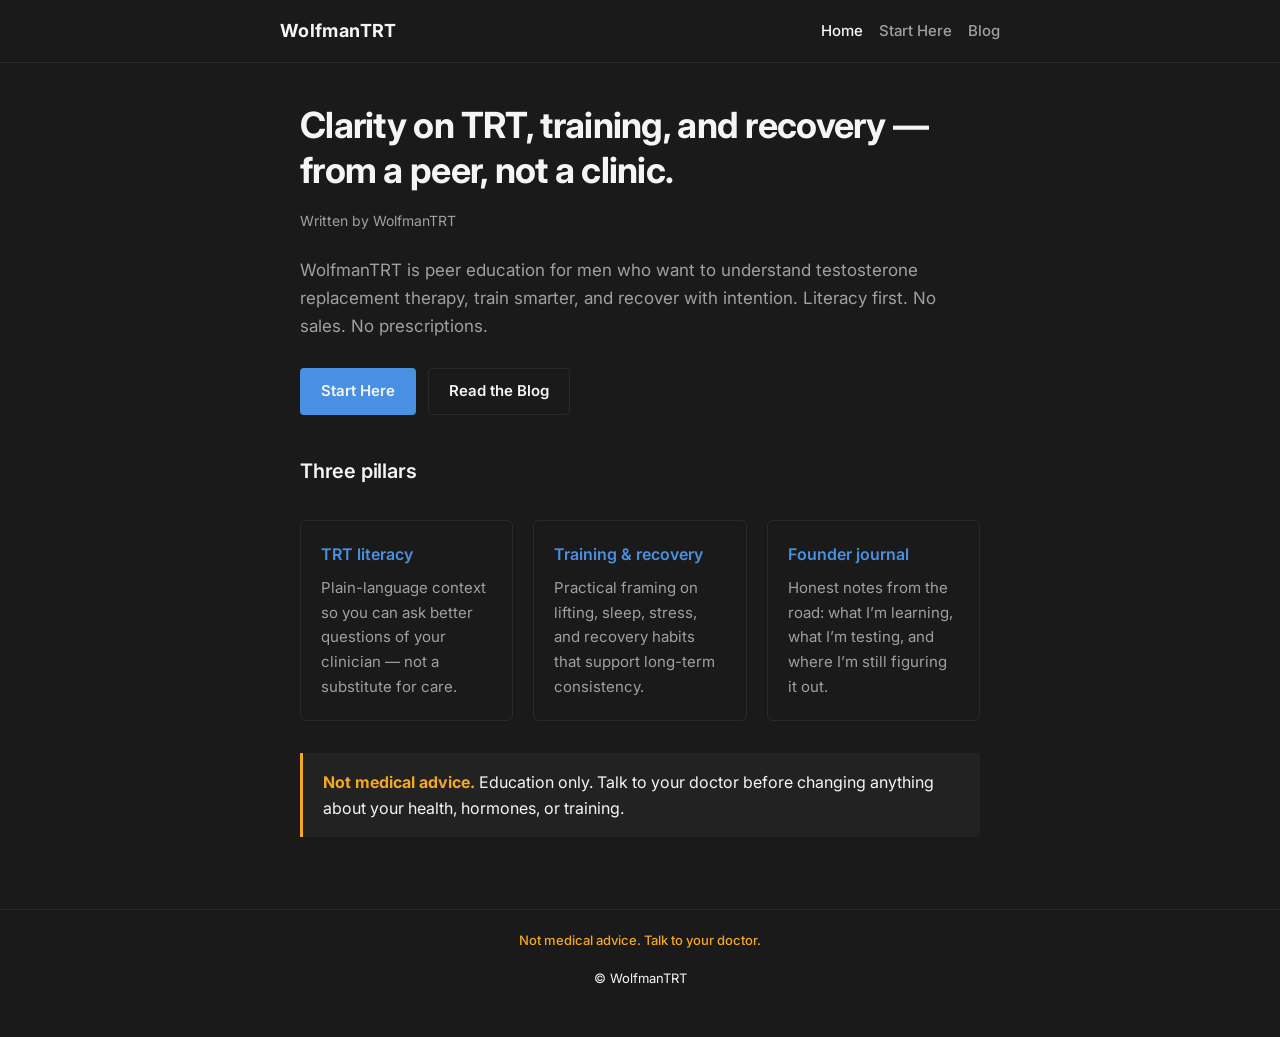
==== index.html @ afbff9aa "Initial WolfmanTRT GitHub Pages site" ====
<!DOCTYPE html>
<html lang="en">
<head>
  <meta charset="utf-8">
  <meta name="viewport" content="width=device-width, initial-scale=1">
  <title>WolfmanTRT — Peer Education on TRT, Training & Recovery</title>
  <meta name="description" content="WolfmanTRT: peer education on TRT literacy, training & recovery, and a founder journal. Not medical advice.">
  <link rel="preconnect" href="https://fonts.googleapis.com">
  <link rel="preconnect" href="https://fonts.gstatic.com" crossorigin>
  <link href="https://fonts.googleapis.com/css2?family=Inter:wght@400;500;600;700&display=swap" rel="stylesheet">
  <link rel="stylesheet" href="css/styles.css">
</head>
<body>
  <header class="site-header">
    <div class="site-header__inner">
      <a class="wordmark" href="index.html">WolfmanTRT</a>
      <nav aria-label="Primary">
        <ul class="nav">
          <li><a href="index.html" aria-current="page">Home</a></li>
          <li><a href="start-here/">Start Here</a></li>
          <li><a href="blog/">Blog</a></li>
        </ul>
      </nav>
    </div>
  </header>

  <main class="site-main">
    <h1>Clarity on TRT, training, and recovery — from a peer, not a clinic.</h1>
    <p class="byline">Written by WolfmanTRT</p>
    <p class="lead">
      WolfmanTRT is peer education for men who want to understand testosterone replacement therapy,
      train smarter, and recover with intention. Literacy first. No sales. No prescriptions.
    </p>

    <div class="cta-row">
      <a class="btn btn--primary" href="start-here/">Start Here</a>
      <a class="btn btn--secondary" href="blog/">Read the Blog</a>
    </div>

    <h2>Three pillars</h2>
    <ul class="pillars">
      <li class="pillar">
        <h3>TRT literacy</h3>
        <p>Plain-language context so you can ask better questions of your clinician — not a substitute for care.</p>
      </li>
      <li class="pillar">
        <h3>Training &amp; recovery</h3>
        <p>Practical framing on lifting, sleep, stress, and recovery habits that support long-term consistency.</p>
      </li>
      <li class="pillar">
        <h3>Founder journal</h3>
        <p>Honest notes from the road: what I’m learning, what I’m testing, and where I’m still figuring it out.</p>
      </li>
    </ul>

    <div class="callout callout--safety">
      <p><strong>Not medical advice.</strong> Education only. Talk to your doctor before changing anything about your health, hormones, or training.</p>
    </div>
  </main>

  <footer class="site-footer">
    <div class="site-footer__inner">
      <p class="disclaimer">Not medical advice. Talk to your doctor.</p>
      <p>&copy; WolfmanTRT</p>
    </div>
  </footer>
</body>
</html>
---- css/styles.css ----
/* WolfmanTRT — charcoal, off-white, steel blue, amber */
:root {
  --charcoal: #1A1A1A;
  --off-white: #F5F5F5;
  --steel-blue: #4A90E2;
  --amber: #F5A623;
  --muted: #A0A0A0;
  --border: #2A2A2A;
  --max-width: 720px;
  --font: "Inter", system-ui, -apple-system, BlinkMacSystemFont, "Segoe UI", Roboto, sans-serif;
}

*,
*::before,
*::after {
  box-sizing: border-box;
}

html {
  font-size: 16px;
  -webkit-text-size-adjust: 100%;
}

body {
  margin: 0;
  min-height: 100vh;
  display: flex;
  flex-direction: column;
  background: var(--charcoal);
  color: var(--off-white);
  font-family: var(--font);
  font-weight: 400;
  line-height: 1.65;
}

a {
  color: var(--steel-blue);
  text-decoration: none;
}

a:hover,
a:focus {
  text-decoration: underline;
}

img {
  max-width: 100%;
  height: auto;
}

/* Header / Nav */
.site-header {
  border-bottom: 1px solid var(--border);
  padding: 1rem 1.25rem;
}

.site-header__inner {
  max-width: var(--max-width);
  margin: 0 auto;
  display: flex;
  flex-wrap: wrap;
  align-items: center;
  justify-content: space-between;
  gap: 0.75rem 1.5rem;
}

.wordmark {
  font-size: 1.125rem;
  font-weight: 700;
  letter-spacing: 0.02em;
  color: var(--off-white);
  text-decoration: none;
}

.wordmark:hover {
  color: var(--steel-blue);
  text-decoration: none;
}

.nav {
  display: flex;
  flex-wrap: wrap;
  gap: 1rem;
  list-style: none;
  margin: 0;
  padding: 0;
}

.nav a {
  color: var(--muted);
  font-size: 0.9375rem;
  font-weight: 500;
}

.nav a:hover,
.nav a[aria-current="page"] {
  color: var(--off-white);
}

/* Main */
.site-main {
  flex: 1;
  width: 100%;
  max-width: var(--max-width);
  margin: 0 auto;
  padding: 2.5rem 1.25rem 3rem;
}

h1 {
  font-size: clamp(1.75rem, 4vw, 2.25rem);
  font-weight: 700;
  line-height: 1.25;
  margin: 0 0 1rem;
  letter-spacing: -0.02em;
}

h2 {
  font-size: 1.25rem;
  font-weight: 600;
  margin: 2rem 0 0.75rem;
  letter-spacing: -0.01em;
}

h3 {
  font-size: 1.0625rem;
  font-weight: 600;
  margin: 1.5rem 0 0.5rem;
}

p {
  margin: 0 0 1rem;
  color: var(--off-white);
}

.lead {
  font-size: 1.0625rem;
  color: var(--muted);
  margin-bottom: 1.75rem;
}

.byline {
  font-size: 0.875rem;
  color: var(--muted);
  margin-bottom: 1.5rem;
}

/* CTAs */
.cta-row {
  display: flex;
  flex-wrap: wrap;
  gap: 0.75rem;
  margin: 1.75rem 0 2.5rem;
}

.btn {
  display: inline-block;
  padding: 0.65rem 1.25rem;
  font-size: 0.9375rem;
  font-weight: 600;
  font-family: inherit;
  border-radius: 4px;
  text-decoration: none;
  border: 1px solid transparent;
  cursor: pointer;
}

.btn:hover {
  text-decoration: none;
}

.btn--primary {
  background: var(--steel-blue);
  color: var(--off-white);
}

.btn--primary:hover {
  filter: brightness(1.08);
}

.btn--secondary {
  background: transparent;
  color: var(--off-white);
  border-color: var(--border);
}

.btn--secondary:hover {
  border-color: var(--steel-blue);
  color: var(--steel-blue);
}

/* Pillars */
.pillars {
  display: grid;
  gap: 1.25rem;
  margin: 2rem 0;
  list-style: none;
  padding: 0;
}

@media (min-width: 560px) {
  .pillars {
    grid-template-columns: repeat(3, 1fr);
  }
}

.pillar {
  border: 1px solid var(--border);
  border-radius: 6px;
  padding: 1.25rem;
}

.pillar h3 {
  margin-top: 0;
  color: var(--steel-blue);
  font-size: 1rem;
}

.pillar p {
  margin-bottom: 0;
  font-size: 0.9375rem;
  color: var(--muted);
}

/* Callout / clinician */
.callout {
  border-left: 3px solid var(--steel-blue);
  background: #222;
  padding: 1rem 1.25rem;
  margin: 1.5rem 0;
  border-radius: 0 4px 4px 0;
}

.callout--safety {
  border-left-color: var(--amber);
}

.callout p:last-child {
  margin-bottom: 0;
}

.callout strong {
  color: var(--amber);
}

/* Roadmap steps */
.roadmap {
  list-style: none;
  padding: 0;
  margin: 1.5rem 0;
  counter-reset: step;
}

.roadmap li {
  position: relative;
  padding: 1rem 1rem 1rem 3rem;
  border: 1px solid var(--border);
  border-radius: 6px;
  margin-bottom: 0.75rem;
  counter-increment: step;
}

.roadmap li::before {
  content: counter(step);
  position: absolute;
  left: 1rem;
  top: 1rem;
  width: 1.5rem;
  height: 1.5rem;
  display: flex;
  align-items: center;
  justify-content: center;
  font-size: 0.75rem;
  font-weight: 700;
  color: var(--charcoal);
  background: var(--steel-blue);
  border-radius: 50%;
}

.roadmap .coming-soon {
  display: inline-block;
  font-size: 0.75rem;
  font-weight: 600;
  text-transform: uppercase;
  letter-spacing: 0.04em;
  color: var(--muted);
  margin-left: 0.5rem;
}

/* Blog list */
#post-list {
  list-style: none;
  padding: 0;
  margin: 1.5rem 0;
}

#post-list li {
  border-bottom: 1px solid var(--border);
  padding: 1.25rem 0;
}

#post-list li:first-child {
  border-top: 1px solid var(--border);
}

.post-meta {
  font-size: 0.8125rem;
  color: var(--muted);
  margin-bottom: 0.35rem;
}

.post-title {
  font-size: 1.125rem;
  font-weight: 600;
  margin: 0 0 0.35rem;
}

.post-title a {
  color: var(--off-white);
}

.post-title a:hover {
  color: var(--steel-blue);
}

.post-desc {
  margin: 0;
  font-size: 0.9375rem;
  color: var(--muted);
}

.empty-state {
  color: var(--muted);
  font-style: italic;
  padding: 1.5rem 0;
}

.tags {
  display: flex;
  flex-wrap: wrap;
  gap: 0.4rem;
  margin-top: 0.75rem;
  list-style: none;
  padding: 0;
}

.tag {
  font-size: 0.75rem;
  padding: 0.2rem 0.5rem;
  border: 1px solid var(--border);
  border-radius: 3px;
  color: var(--muted);
}

/* Post article */
.article-header {
  margin-bottom: 2rem;
}

.article-body {
  margin-bottom: 2rem;
}

.article-body p:last-child {
  margin-bottom: 0;
}

/* Footer */
.site-footer {
  border-top: 1px solid var(--border);
  padding: 1.25rem 1.25rem 2rem;
  margin-top: auto;
}

.site-footer__inner {
  max-width: var(--max-width);
  margin: 0 auto;
  font-size: 0.8125rem;
  color: var(--muted);
  text-align: center;
}

.site-footer .disclaimer {
  color: var(--amber);
  font-weight: 500;
}

/* 404 */
.page-404 {
  text-align: center;
  padding: 3rem 0;
}

.page-404 h1 {
  font-size: 3rem;
  color: var(--steel-blue);
}
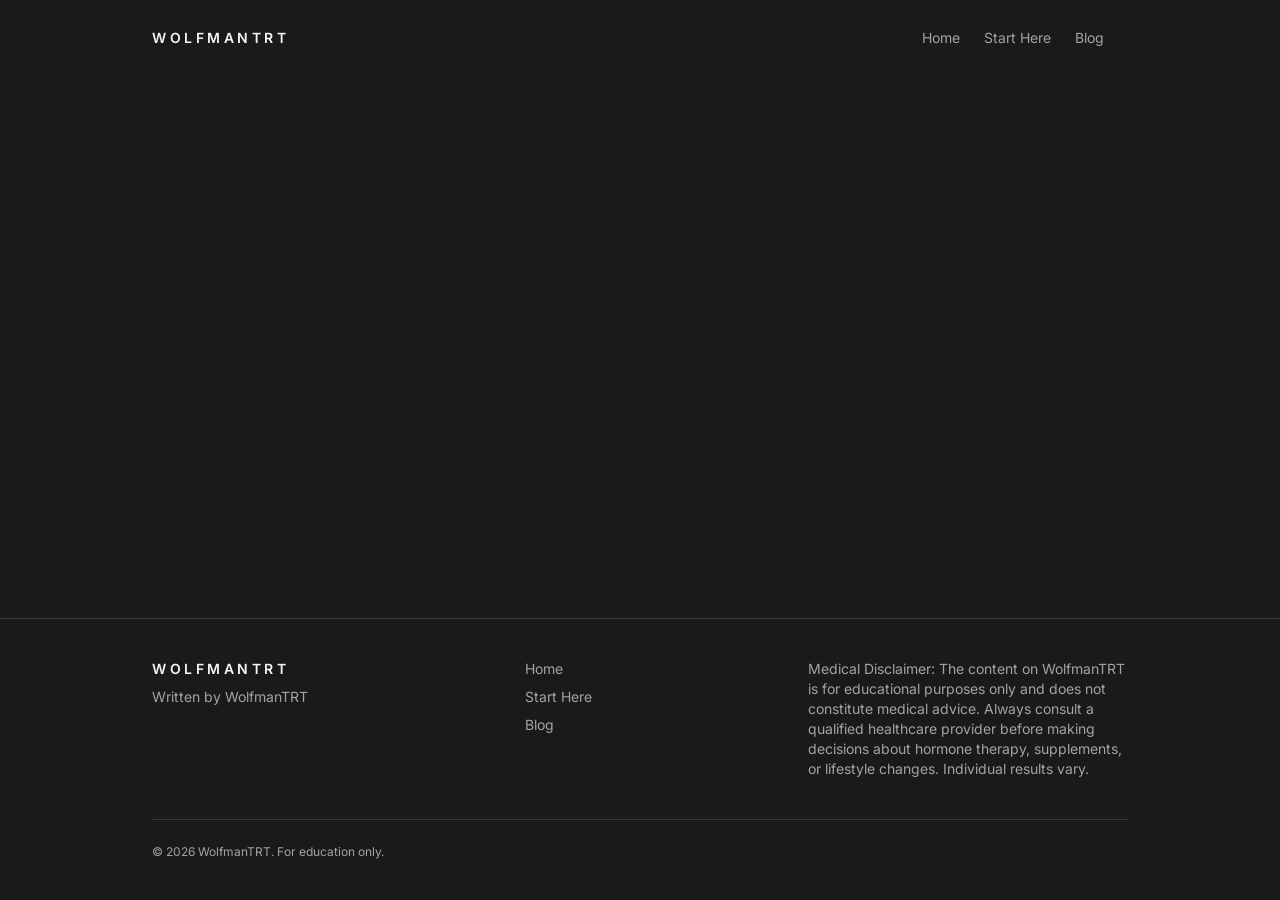
==== commit 38d74a87: "Motion Pass v1.1 clean assets" ====
--- a/index.html
+++ b/index.html
@@ -1,68 +1,285 @@
-<!DOCTYPE html>
+<!doctype html>
 <html lang="en">
-<head>
-  <meta charset="utf-8">
-  <meta name="viewport" content="width=device-width, initial-scale=1">
-  <title>WolfmanTRT — Peer Education on TRT, Training & Recovery</title>
-  <meta name="description" content="WolfmanTRT: peer education on TRT literacy, training & recovery, and a founder journal. Not medical advice.">
-  <link rel="preconnect" href="https://fonts.googleapis.com">
-  <link rel="preconnect" href="https://fonts.gstatic.com" crossorigin>
-  <link href="https://fonts.googleapis.com/css2?family=Inter:wght@400;500;600;700&display=swap" rel="stylesheet">
-  <link rel="stylesheet" href="css/styles.css">
-</head>
-<body>
-  <header class="site-header">
-    <div class="site-header__inner">
-      <a class="wordmark" href="index.html">WolfmanTRT</a>
-      <nav aria-label="Primary">
-        <ul class="nav">
-          <li><a href="index.html" aria-current="page">Home</a></li>
-          <li><a href="start-here/">Start Here</a></li>
-          <li><a href="blog/">Blog</a></li>
-        </ul>
-      </nav>
-    </div>
-  </header>
-
-  <main class="site-main">
-    <h1>Clarity on TRT, training, and recovery — from a peer, not a clinic.</h1>
-    <p class="byline">Written by WolfmanTRT</p>
-    <p class="lead">
-      WolfmanTRT is peer education for men who want to understand testosterone replacement therapy,
-      train smarter, and recover with intention. Literacy first. No sales. No prescriptions.
-    </p>
-
-    <div class="cta-row">
-      <a class="btn btn--primary" href="start-here/">Start Here</a>
-      <a class="btn btn--secondary" href="blog/">Read the Blog</a>
-    </div>
-
-    <h2>Three pillars</h2>
-    <ul class="pillars">
-      <li class="pillar">
-        <h3>TRT literacy</h3>
-        <p>Plain-language context so you can ask better questions of your clinician — not a substitute for care.</p>
-      </li>
-      <li class="pillar">
-        <h3>Training &amp; recovery</h3>
-        <p>Practical framing on lifting, sleep, stress, and recovery habits that support long-term consistency.</p>
-      </li>
-      <li class="pillar">
-        <h3>Founder journal</h3>
-        <p>Honest notes from the road: what I’m learning, what I’m testing, and where I’m still figuring it out.</p>
-      </li>
-    </ul>
-
-    <div class="callout callout--safety">
-      <p><strong>Not medical advice.</strong> Education only. Talk to your doctor before changing anything about your health, hormones, or training.</p>
-    </div>
-  </main>
-
-  <footer class="site-footer">
-    <div class="site-footer__inner">
-      <p class="disclaimer">Not medical advice. Talk to your doctor.</p>
-      <p>&copy; WolfmanTRT</p>
-    </div>
-  </footer>
-</body>
+	<head>
+		<meta charset="UTF-8" />
+		<link rel="icon" href="/favicon.ico" sizes="any" />
+		<link rel="icon" type="image/png" sizes="32x32" href="/favicon-32x32.png" />
+		<link rel="apple-touch-icon" href="/apple-touch-icon.png" />
+		<meta name="generator" content="Hostinger AI Builder" />
+		<meta name="viewport" content="width=device-width, initial-scale=1.0" />
+		<title></title>
+		<script type="module" crossorigin src="/assets/index-CTKuYrCF.js"></script>
+		<link rel="stylesheet" crossorigin href="/assets/index-DgdBtuCr.css">
+		<script type="module">
+window.onerror = (message, source, lineno, colno, errorObj) => {
+	const errorDetails = errorObj ? JSON.stringify({
+		name: errorObj.name,
+		message: errorObj.message,
+		stack: errorObj.stack,
+		source,
+		lineno,
+		colno,
+	}) : null;
+
+	window.parent.postMessage({
+		type: 'horizons-runtime-error',
+		message,
+		error: errorDetails
+	}, '*');
+};
+</script>
+		<script type="module">
+const observer = new MutationObserver((mutations) => {
+	for (const mutation of mutations) {
+		for (const addedNode of mutation.addedNodes) {
+			if (
+				addedNode.nodeType === Node.ELEMENT_NODE &&
+				(
+					addedNode.tagName?.toLowerCase() === 'vite-error-overlay' ||
+					addedNode.classList?.contains('backdrop')
+				)
+			) {
+				handleViteOverlay(addedNode);
+			}
+		}
+	}
+});
+
+observer.observe(document.documentElement, {
+	childList: true,
+	subtree: true
+});
+
+function handleViteOverlay(node) {
+	if (!node.shadowRoot) {
+		return;
+	}
+
+	const backdrop = node.shadowRoot.querySelector('.backdrop');
+
+	if (backdrop) {
+		const overlayHtml = backdrop.outerHTML;
+		const parser = new DOMParser();
+		const doc = parser.parseFromString(overlayHtml, 'text/html');
+		const messageBodyElement = doc.querySelector('.message-body');
+		const fileElement = doc.querySelector('.file');
+		const messageText = messageBodyElement ? messageBodyElement.textContent.trim() : '';
+		const fileText = fileElement ? fileElement.textContent.trim() : '';
+		const error = messageText + (fileText ? ' File:' + fileText : '');
+
+		window.parent.postMessage({
+			type: 'horizons-vite-error',
+			error,
+		}, '*');
+	}
+}
+</script>
+		<script type="module">
+const originalConsoleError = console.error;
+const MATCH_LINE_COL_REGEX = /:(\d+):(\d+)\)?\s*$/; // regex to match the :lineNum:colNum
+const MATCH_AT_REGEX = /^\s*at\s+(?:async\s+)?(?:.*?\s+)?\(?/; // regex to remove the 'at' keyword and any 'async' or function name
+const MATCH_PATH_REGEX = /^\//; // regex to remove the leading slash
+
+function parseStackFrameLine(line) {
+	const lineColMatch = line.match(MATCH_LINE_COL_REGEX);
+	if (!lineColMatch) return null;
+	const [, lineNum, colNum] = lineColMatch;
+	const suffix = `:${lineNum}:${colNum}`;
+	const idx = line.lastIndexOf(suffix);
+	if (idx === -1) return null;
+	const before = line.substring(0, idx);
+	const path = before.replace(MATCH_AT_REGEX, '').trim();
+	
+	if (!path) return null;
+
+	try {
+		const pathname = new URL(path).pathname;
+		const filePath = pathname.replace(MATCH_PATH_REGEX, '') || pathname;
+		return `${filePath}:${lineNum}:${colNum}`;
+	} catch (e) {
+		const filePath = path.replace(MATCH_PATH_REGEX, '') || path;
+		return `${filePath}:${lineNum}:${colNum}`;
+	}
+}
+
+function getFilePathFromStack(stack, skipFrames = 0) {
+	if (!stack || typeof stack !== 'string') return null;
+	const lines = stack.split('\n').slice(1);
+
+	const frames = lines.map(line => parseStackFrameLine(line.replace(/\r$/, ''))).filter(Boolean);
+
+	return frames[skipFrames] ?? null;
+}
+
+function formatConsoleMessage(args, skipStackFrames = 1) {
+	let messageString = '';
+	let filePath = null;
+
+	for (let i = 0; i < args.length; i++) {
+		const arg = args[i];
+		if (arg instanceof Error) {
+			filePath = getFilePathFromStack(arg.stack, 0);
+			messageString = `${arg.name}: ${arg.message}`;
+			if (filePath) {
+				messageString = `${messageString} at ${filePath}`;
+			}
+			break;
+		}
+	}
+
+	if (!messageString) {
+		messageString = args.map(arg => typeof arg === 'object' ? JSON.stringify(arg) : String(arg)).join(' ');
+		const stack = new Error().stack;
+		filePath = getFilePathFromStack(stack, skipStackFrames);
+		if (filePath) {
+			messageString = `${messageString} at ${filePath}`;
+		}
+	}
+
+	return messageString;
+}
+
+console.error = function(...args) {
+	originalConsoleError.apply(console, args);
+
+	window.parent.postMessage({
+		type: 'horizons-console-error',
+		error: formatConsoleMessage(args, 1)
+	}, '*');
+};
+
+const originalConsoleWarn = console.warn;
+
+console.warn = function(...args) {
+	originalConsoleWarn.apply(console, args);
+
+	window.parent.postMessage({
+		type: 'horizons-console-warn',
+		warning: formatConsoleMessage(args, 1)
+	}, '*');
+};
+</script>
+		<script type="module">
+// Prevents authentication failures (PB returns 400) from crashing the app — use console.info, not console.error/PM2.
+// [urlPattern, bodyPattern] tuples; align with sandboxErrorUtils ERROR_BLACKLIST.
+const BENIGN_FETCH_ERRORS = [
+	[/hcgi\/platform\/api\/collections\/.*auth-with-password.*/i, /Failed to authenticate/i],
+	[/hcgi\/api\//i, /Insufficient credits/i],
+	// A user-supplied integration secret (Stripe/PayPal/Twilio/...) is not set yet — an expected setup state, not a bug to fix.
+	[/hcgi\/api\//i, /INTEGRATION_NOT_CONFIGURED/i],
+];
+
+function isBenignFetchError(url, body) {
+	return BENIGN_FETCH_ERRORS.some(([urlPattern, bodyPattern]) =>
+		urlPattern.test(url) && (!bodyPattern || bodyPattern.test(body)));
+}
+
+const PLATFORM_URL_PATTERN = /hcgi\/platform\//i;
+const VALIDATION_CODE_TEXT_PATTERN = /validation_/;
+
+function hasValidationCode(value) {
+	if (value == null) {
+		return false;
+	}
+	if (typeof value === 'string') {
+		return value.startsWith('validation_');
+	}
+	if (Array.isArray(value)) {
+		return value.some(hasValidationCode);
+	}
+	if (typeof value === 'object') {
+		return Object.values(value).some(hasValidationCode);
+	}
+	return false;
+}
+
+function isValidationFetchWarning(url, body) {
+	if (!PLATFORM_URL_PATTERN.test(url)) {
+		return false;
+	}
+	try {
+		return hasValidationCode(JSON.parse(body));
+	} catch {
+		return VALIDATION_CODE_TEXT_PATTERN.test(body);
+	}
+}
+
+const originalFetch = window.fetch;
+
+window.fetch = function(...args) {
+	const url = args[0] instanceof Request ? args[0].url : args[0];
+
+	// Skip WebSocket URLs
+	if (url.startsWith('ws:') || url.startsWith('wss:')) {
+		return originalFetch.apply(this, args);
+	}
+
+	return originalFetch.apply(this, args)
+		.then(async response => {
+			const contentType = response.headers.get('Content-Type') || '';
+
+			// Exclude HTML document responses
+			const isDocumentResponse =
+				contentType.includes('text/html') ||
+				contentType.includes('application/xhtml+xml');
+
+			if (!response.ok && !isDocumentResponse) {
+					const responseClone = response.clone();
+					const errorFromRes = await responseClone.text();
+					const requestUrl = response.url;
+					const errorMessage = `Fetch error from ${requestUrl}: ${errorFromRes}`;
+
+					if (isBenignFetchError(requestUrl, errorFromRes)) {
+						console.info(errorMessage);
+					} else if (isValidationFetchWarning(requestUrl, errorFromRes)) {
+						console.warn(errorMessage);
+					} else {
+						console.error(errorMessage);
+					}
+			}
+
+			return response;
+		})
+		.catch(error => {
+			if (!url.match(/.html?$/i)) {
+				// Cancelled in-flight fetch (e.g. preview reload) — not a server failure.
+				if (error?.name === 'AbortError') {
+					console.info(error);
+				} else {
+					console.error(error);
+				}
+			}
+
+			throw error;
+		});
+};
+</script>
+		<script type="module">
+if (window.navigation && window.self !== window.top) {
+	window.navigation.addEventListener('navigate', (event) => {
+		const url = event.destination.url;
+
+		try {
+			const destinationUrl = new URL(url);
+			const destinationOrigin = destinationUrl.origin;
+			const currentOrigin = window.location.origin;
+
+			if (destinationOrigin === currentOrigin) {
+				return;
+			}
+		} catch (error) {
+			return;
+		}
+
+		window.parent.postMessage({
+			type: 'horizons-navigation-error',
+			url,
+		}, '*');
+	});
+}
+</script>
+	</head>
+	<body>
+		<div id="root"></div>
+	</body>
 </html>
--- a/assets/index-DgdBtuCr.css
+++ b/assets/index-DgdBtuCr.css
@@ -0,0 +1 @@
+@import"https://fonts.googleapis.com/css2?family=Inter:wght@400;500;600;700&display=swap";*,:before,:after{--tw-border-spacing-x: 0;--tw-border-spacing-y: 0;--tw-translate-x: 0;--tw-translate-y: 0;--tw-rotate: 0;--tw-skew-x: 0;--tw-skew-y: 0;--tw-scale-x: 1;--tw-scale-y: 1;--tw-pan-x: ;--tw-pan-y: ;--tw-pinch-zoom: ;--tw-scroll-snap-strictness: proximity;--tw-gradient-from-position: ;--tw-gradient-via-position: ;--tw-gradient-to-position: ;--tw-ordinal: ;--tw-slashed-zero: ;--tw-numeric-figure: ;--tw-numeric-spacing: ;--tw-numeric-fraction: ;--tw-ring-inset: ;--tw-ring-offset-width: 0px;--tw-ring-offset-color: #fff;--tw-ring-color: rgb(59 130 246 / .5);--tw-ring-offset-shadow: 0 0 #0000;--tw-ring-shadow: 0 0 #0000;--tw-shadow: 0 0 #0000;--tw-shadow-colored: 0 0 #0000;--tw-blur: ;--tw-brightness: ;--tw-contrast: ;--tw-grayscale: ;--tw-hue-rotate: ;--tw-invert: ;--tw-saturate: ;--tw-sepia: ;--tw-drop-shadow: ;--tw-backdrop-blur: ;--tw-backdrop-brightness: ;--tw-backdrop-contrast: ;--tw-backdrop-grayscale: ;--tw-backdrop-hue-rotate: ;--tw-backdrop-invert: ;--tw-backdrop-opacity: ;--tw-backdrop-saturate: ;--tw-backdrop-sepia: ;--tw-contain-size: ;--tw-contain-layout: ;--tw-contain-paint: ;--tw-contain-style: }::backdrop{--tw-border-spacing-x: 0;--tw-border-spacing-y: 0;--tw-translate-x: 0;--tw-translate-y: 0;--tw-rotate: 0;--tw-skew-x: 0;--tw-skew-y: 0;--tw-scale-x: 1;--tw-scale-y: 1;--tw-pan-x: ;--tw-pan-y: ;--tw-pinch-zoom: ;--tw-scroll-snap-strictness: proximity;--tw-gradient-from-position: ;--tw-gradient-via-position: ;--tw-gradient-to-position: ;--tw-ordinal: ;--tw-slashed-zero: ;--tw-numeric-figure: ;--tw-numeric-spacing: ;--tw-numeric-fraction: ;--tw-ring-inset: ;--tw-ring-offset-width: 0px;--tw-ring-offset-color: #fff;--tw-ring-color: rgb(59 130 246 / .5);--tw-ring-offset-shadow: 0 0 #0000;--tw-ring-shadow: 0 0 #0000;--tw-shadow: 0 0 #0000;--tw-shadow-colored: 0 0 #0000;--tw-blur: ;--tw-brightness: ;--tw-contrast: ;--tw-grayscale: ;--tw-hue-rotate: ;--tw-invert: ;--tw-saturate: ;--tw-sepia: ;--tw-drop-shadow: ;--tw-backdrop-blur: ;--tw-backdrop-brightness: ;--tw-backdrop-contrast: ;--tw-backdrop-grayscale: ;--tw-backdrop-hue-rotate: ;--tw-backdrop-invert: ;--tw-backdrop-opacity: ;--tw-backdrop-saturate: ;--tw-backdrop-sepia: ;--tw-contain-size: ;--tw-contain-layout: ;--tw-contain-paint: ;--tw-contain-style: }*,:before,:after{box-sizing:border-box;border-width:0;border-style:solid;border-color:#e5e7eb}:before,:after{--tw-content: ""}html,:host{line-height:1.5;-webkit-text-size-adjust:100%;-moz-tab-size:4;-o-tab-size:4;tab-size:4;font-family:ui-sans-serif,system-ui,sans-serif,"Apple Color Emoji","Segoe UI Emoji",Segoe UI Symbol,"Noto Color Emoji";font-feature-settings:normal;font-variation-settings:normal;-webkit-tap-highlight-color:transparent}body{margin:0;line-height:inherit}hr{height:0;color:inherit;border-top-width:1px}abbr:where([title]){-webkit-text-decoration:underline dotted;text-decoration:underline dotted}h1,h2,h3,h4,h5,h6{font-size:inherit;font-weight:inherit}a{color:inherit;text-decoration:inherit}b,strong{font-weight:bolder}code,kbd,samp,pre{font-family:ui-monospace,SFMono-Regular,Menlo,Monaco,Consolas,Liberation Mono,Courier New,monospace;font-feature-settings:normal;font-variation-settings:normal;font-size:1em}small{font-size:80%}sub,sup{font-size:75%;line-height:0;position:relative;vertical-align:baseline}sub{bottom:-.25em}sup{top:-.5em}table{text-indent:0;border-color:inherit;border-collapse:collapse}button,input,optgroup,select,textarea{font-family:inherit;font-feature-settings:inherit;font-variation-settings:inherit;font-size:100%;font-weight:inherit;line-height:inherit;letter-spacing:inherit;color:inherit;margin:0;padding:0}button,select{text-transform:none}button,input:where([type=button]),input:where([type=reset]),input:where([type=submit]){-webkit-appearance:button;background-color:transparent;background-image:none}:-moz-focusring{outline:auto}:-moz-ui-invalid{box-shadow:none}progress{vertical-align:baseline}::-webkit-inner-spin-button,::-webkit-outer-spin-button{height:auto}[type=search]{-webkit-appearance:textfield;outline-offset:-2px}::-webkit-search-decoration{-webkit-appearance:none}::-webkit-file-upload-button{-webkit-appearance:button;font:inherit}summary{display:list-item}blockquote,dl,dd,h1,h2,h3,h4,h5,h6,hr,figure,p,pre{margin:0}fieldset{margin:0;padding:0}legend{padding:0}ol,ul,menu{list-style:none;margin:0;padding:0}dialog{padding:0}textarea{resize:vertical}input::-moz-placeholder,textarea::-moz-placeholder{opacity:1;color:#9ca3af}input::placeholder,textarea::placeholder{opacity:1;color:#9ca3af}button,[role=button]{cursor:pointer}:disabled{cursor:default}img,svg,video,canvas,audio,iframe,embed,object{display:block;vertical-align:middle}img,video{max-width:100%;height:auto}[hidden]:where(:not([hidden=until-found])){display:none}:root{--background: 0 0% 10.2%;--foreground: 0 0% 96.1%;--card: 0 0% 12%;--card-foreground: 0 0% 96.1%;--popover: 0 0% 12%;--popover-foreground: 0 0% 96.1%;--primary: 212 72% 59%;--primary-foreground: 0 0% 100%;--secondary: 0 0% 15%;--secondary-foreground: 0 0% 96.1%;--muted: 0 0% 15%;--muted-foreground: 0 0% 64%;--accent: 212 72% 59%;--accent-foreground: 0 0% 100%;--destructive: 0 62.8% 45%;--destructive-foreground: 0 0% 98%;--border: 0 0% 22%;--input: 0 0% 22%;--ring: 212 72% 59%;--radius: 0;--sidebar-background: 0 0% 10.2%;--sidebar-foreground: 0 0% 96.1%;--sidebar-primary: 212 72% 59%;--sidebar-primary-foreground: 0 0% 100%;--sidebar-accent: 0 0% 15%;--sidebar-accent-foreground: 0 0% 96.1%;--sidebar-border: 0 0% 22%;--sidebar-ring: 212 72% 59%}.dark{--background: 0 0% 10.2%;--foreground: 0 0% 96.1%;--card: 0 0% 12%;--card-foreground: 0 0% 96.1%;--popover: 0 0% 12%;--popover-foreground: 0 0% 96.1%;--primary: 212 72% 59%;--primary-foreground: 0 0% 100%;--secondary: 0 0% 15%;--secondary-foreground: 0 0% 96.1%;--muted: 0 0% 15%;--muted-foreground: 0 0% 64%;--accent: 212 72% 59%;--accent-foreground: 0 0% 100%;--destructive: 0 62.8% 45%;--destructive-foreground: 0 0% 98%;--border: 0 0% 22%;--input: 0 0% 22%;--ring: 212 72% 59%;--sidebar-background: 0 0% 10.2%;--sidebar-foreground: 0 0% 96.1%;--sidebar-primary: 212 72% 59%;--sidebar-primary-foreground: 0 0% 100%;--sidebar-accent: 0 0% 15%;--sidebar-accent-foreground: 0 0% 96.1%;--sidebar-border: 0 0% 22%;--sidebar-ring: 212 72% 59%}*{border-color:hsl(var(--border))}body{background-color:hsl(var(--background));color:hsl(var(--foreground))}::-moz-selection{background:hsl(var(--primary));color:hsl(var(--primary-foreground))}::selection{background:hsl(var(--primary));color:hsl(var(--primary-foreground))}.container{width:100%;margin-right:auto;margin-left:auto;padding-right:2rem;padding-left:2rem}@media(min-width:1400px){.container{max-width:1400px}}.sr-only{position:absolute;width:1px;height:1px;padding:0;margin:-1px;overflow:hidden;clip:rect(0,0,0,0);white-space:nowrap;border-width:0}.pointer-events-none{pointer-events:none}.pointer-events-auto{pointer-events:auto}.visible{visibility:visible}.invisible{visibility:hidden}.collapse{visibility:collapse}.fixed{position:fixed}.absolute{position:absolute}.relative{position:relative}.sticky{position:sticky}.inset-0{inset:0}.inset-x-0{left:0;right:0}.inset-y-0{top:0;bottom:0}.-bottom-12{bottom:-3rem}.-bottom-px{bottom:-1px}.-left-12{left:-3rem}.-left-px{left:-1px}.-right-12{right:-3rem}.-right-px{right:-1px}.-top-12{top:-3rem}.-top-px{top:-1px}.bottom-0{bottom:0}.left-0{left:0}.left-1\/2{left:50%}.left-2{left:.5rem}.left-3{left:.75rem}.left-\[50\%\]{left:50%}.right-0{right:0}.right-1{right:.25rem}.right-2{right:.5rem}.right-3{right:.75rem}.right-4{right:1rem}.top-0{top:0}.top-1{top:.25rem}.top-1\.5{top:.375rem}.top-1\/2{top:50%}.top-3\.5{top:.875rem}.top-4{top:1rem}.top-\[1px\]{top:1px}.top-\[50\%\]{top:50%}.top-\[60\%\]{top:60%}.top-full{top:100%}.z-10{z-index:10}.z-20{z-index:20}.z-50{z-index:50}.z-\[100\]{z-index:100}.z-\[1\]{z-index:1}.order-first{order:-9999}.order-last{order:9999}.\!m-0{margin:0!important}.-mx-1{margin-left:-.25rem;margin-right:-.25rem}.-my-2{margin-top:-.5rem;margin-bottom:-.5rem}.mx-2{margin-left:.5rem;margin-right:.5rem}.mx-3\.5{margin-left:.875rem;margin-right:.875rem}.mx-auto{margin-left:auto;margin-right:auto}.my-0{margin-top:0;margin-bottom:0}.my-0\.5{margin-top:.125rem;margin-bottom:.125rem}.my-1{margin-top:.25rem;margin-bottom:.25rem}.my-10{margin-top:2.5rem;margin-bottom:2.5rem}.-ml-4{margin-left:-1rem}.-mt-4{margin-top:-1rem}.mb-1{margin-bottom:.25rem}.mb-2{margin-bottom:.5rem}.mb-3{margin-bottom:.75rem}.ml-1{margin-left:.25rem}.ml-4{margin-left:1rem}.ml-auto{margin-left:auto}.mr-2{margin-right:.5rem}.mt-1\.5{margin-top:.375rem}.mt-10{margin-top:2.5rem}.mt-12{margin-top:3rem}.mt-2{margin-top:.5rem}.mt-24{margin-top:6rem}.mt-3{margin-top:.75rem}.mt-4{margin-top:1rem}.mt-6{margin-top:1.5rem}.mt-8{margin-top:2rem}.mt-auto{margin-top:auto}.line-clamp-2{overflow:hidden;display:-webkit-box;-webkit-box-orient:vertical;-webkit-line-clamp:2}.block{display:block}.flex{display:flex}.inline-flex{display:inline-flex}.table{display:table}.grid{display:grid}.hidden{display:none}.aspect-square{aspect-ratio:1 / 1}.aspect-video{aspect-ratio:16 / 9}.size-10{width:2.5rem;height:2.5rem}.size-3{width:.75rem;height:.75rem}.size-3\.5{width:.875rem;height:.875rem}.size-4{width:1rem;height:1rem}.size-6{width:1.5rem;height:1.5rem}.size-8{width:2rem;height:2rem}.size-\[--cell-size\]{width:var(--cell-size);height:var(--cell-size)}.h-1\.5{height:.375rem}.h-10{height:2.5rem}.h-11{height:2.75rem}.h-12{height:3rem}.h-2{height:.5rem}.h-2\.5{height:.625rem}.h-3{height:.75rem}.h-3\.5{height:.875rem}.h-4{height:1rem}.h-5{height:1.25rem}.h-6{height:1.5rem}.h-7{height:1.75rem}.h-8{height:2rem}.h-9{height:2.25rem}.h-\[--cell-size\]{height:var(--cell-size)}.h-\[1px\]{height:1px}.h-\[var\(--radix-navigation-menu-viewport-height\)\]{height:var(--radix-navigation-menu-viewport-height)}.h-\[var\(--radix-select-trigger-height\)\]{height:var(--radix-select-trigger-height)}.h-auto{height:auto}.h-full{height:100%}.h-px{height:1px}.h-svh{height:100svh}.max-h-\[--radix-context-menu-content-available-height\]{max-height:var(--radix-context-menu-content-available-height)}.max-h-\[--radix-select-content-available-height\]{max-height:var(--radix-select-content-available-height)}.max-h-\[300px\]{max-height:300px}.max-h-\[var\(--radix-dropdown-menu-content-available-height\)\]{max-height:var(--radix-dropdown-menu-content-available-height)}.max-h-screen{max-height:100vh}.min-h-0{min-height:0px}.min-h-\[100dvh\]{min-height:100dvh}.min-h-\[60px\]{min-height:60px}.min-h-svh{min-height:100svh}.w-0{width:0px}.w-1{width:.25rem}.w-10{width:2.5rem}.w-11{width:2.75rem}.w-2{width:.5rem}.w-2\.5{width:.625rem}.w-3{width:.75rem}.w-3\.5{width:.875rem}.w-3\/4{width:75%}.w-4{width:1rem}.w-5{width:1.25rem}.w-64{width:16rem}.w-7{width:1.75rem}.w-72{width:18rem}.w-8{width:2rem}.w-9{width:2.25rem}.w-\[--cell-size\]{width:var(--cell-size)}.w-\[--sidebar-width\]{width:var(--sidebar-width)}.w-\[100px\]{width:100px}.w-\[1px\]{width:1px}.w-auto{width:auto}.w-fit{width:-moz-fit-content;width:fit-content}.w-full{width:100%}.w-max{width:-moz-max-content;width:max-content}.w-px{width:1px}.min-w-0{min-width:0px}.min-w-10{min-width:2.5rem}.min-w-5{min-width:1.25rem}.min-w-8{min-width:2rem}.min-w-9{min-width:2.25rem}.min-w-\[--cell-size\]{min-width:var(--cell-size)}.min-w-\[12rem\]{min-width:12rem}.min-w-\[8rem\]{min-width:8rem}.min-w-\[var\(--radix-select-trigger-width\)\]{min-width:var(--radix-select-trigger-width)}.max-w-2xl{max-width:42rem}.max-w-3xl{max-width:48rem}.max-w-4xl{max-width:56rem}.max-w-5xl{max-width:64rem}.max-w-\[--skeleton-width\]{max-width:var(--skeleton-width)}.max-w-lg{max-width:32rem}.max-w-max{max-width:-moz-max-content;max-width:max-content}.max-w-md{max-width:28rem}.max-w-sm{max-width:24rem}.max-w-xl{max-width:36rem}.max-w-xs{max-width:20rem}.flex-1{flex:1 1 0%}.shrink-0{flex-shrink:0}.grow{flex-grow:1}.grow-0{flex-grow:0}.basis-full{flex-basis:100%}.caption-bottom{caption-side:bottom}.border-collapse{border-collapse:collapse}.origin-\[--radix-context-menu-content-transform-origin\]{transform-origin:var(--radix-context-menu-content-transform-origin)}.origin-\[--radix-dropdown-menu-content-transform-origin\]{transform-origin:var(--radix-dropdown-menu-content-transform-origin)}.origin-\[--radix-hover-card-content-transform-origin\]{transform-origin:var(--radix-hover-card-content-transform-origin)}.origin-\[--radix-menubar-content-transform-origin\]{transform-origin:var(--radix-menubar-content-transform-origin)}.origin-\[--radix-popover-content-transform-origin\]{transform-origin:var(--radix-popover-content-transform-origin)}.origin-\[--radix-select-content-transform-origin\]{transform-origin:var(--radix-select-content-transform-origin)}.origin-\[--radix-tooltip-content-transform-origin\]{transform-origin:var(--radix-tooltip-content-transform-origin)}.-translate-x-1\/2{--tw-translate-x: -50%;transform:translate(var(--tw-translate-x),var(--tw-translate-y)) rotate(var(--tw-rotate)) skew(var(--tw-skew-x)) skewY(var(--tw-skew-y)) scaleX(var(--tw-scale-x)) scaleY(var(--tw-scale-y))}.-translate-x-px{--tw-translate-x: -1px;transform:translate(var(--tw-translate-x),var(--tw-translate-y)) rotate(var(--tw-rotate)) skew(var(--tw-skew-x)) skewY(var(--tw-skew-y)) scaleX(var(--tw-scale-x)) scaleY(var(--tw-scale-y))}.-translate-y-1\/2{--tw-translate-y: -50%;transform:translate(var(--tw-translate-x),var(--tw-translate-y)) rotate(var(--tw-rotate)) skew(var(--tw-skew-x)) skewY(var(--tw-skew-y)) scaleX(var(--tw-scale-x)) scaleY(var(--tw-scale-y))}.translate-x-\[-50\%\]{--tw-translate-x: -50%;transform:translate(var(--tw-translate-x),var(--tw-translate-y)) rotate(var(--tw-rotate)) skew(var(--tw-skew-x)) skewY(var(--tw-skew-y)) scaleX(var(--tw-scale-x)) scaleY(var(--tw-scale-y))}.translate-x-px{--tw-translate-x: 1px;transform:translate(var(--tw-translate-x),var(--tw-translate-y)) rotate(var(--tw-rotate)) skew(var(--tw-skew-x)) skewY(var(--tw-skew-y)) scaleX(var(--tw-scale-x)) scaleY(var(--tw-scale-y))}.translate-y-\[-50\%\]{--tw-translate-y: -50%;transform:translate(var(--tw-translate-x),var(--tw-translate-y)) rotate(var(--tw-rotate)) skew(var(--tw-skew-x)) skewY(var(--tw-skew-y)) scaleX(var(--tw-scale-x)) scaleY(var(--tw-scale-y))}.rotate-45{--tw-rotate: 45deg;transform:translate(var(--tw-translate-x),var(--tw-translate-y)) rotate(var(--tw-rotate)) skew(var(--tw-skew-x)) skewY(var(--tw-skew-y)) scaleX(var(--tw-scale-x)) scaleY(var(--tw-scale-y))}.rotate-90{--tw-rotate: 90deg;transform:translate(var(--tw-translate-x),var(--tw-translate-y)) rotate(var(--tw-rotate)) skew(var(--tw-skew-x)) skewY(var(--tw-skew-y)) scaleX(var(--tw-scale-x)) scaleY(var(--tw-scale-y))}.transform{transform:translate(var(--tw-translate-x),var(--tw-translate-y)) rotate(var(--tw-rotate)) skew(var(--tw-skew-x)) skewY(var(--tw-skew-y)) scaleX(var(--tw-scale-x)) scaleY(var(--tw-scale-y))}@keyframes pulse{50%{opacity:.5}}.animate-pulse{animation:pulse 2s cubic-bezier(.4,0,.6,1) infinite}@keyframes spin{to{transform:rotate(360deg)}}.animate-spin{animation:spin 1s linear infinite}.cursor-default{cursor:default}.cursor-pointer{cursor:pointer}.cursor-text{cursor:text}.touch-none{touch-action:none}.select-none{-webkit-user-select:none;-moz-user-select:none;user-select:none}.resize-none{resize:none}.resize{resize:both}.list-disc{list-style-type:disc}.list-none{list-style-type:none}.flex-row{flex-direction:row}.flex-col{flex-direction:column}.flex-col-reverse{flex-direction:column-reverse}.flex-wrap{flex-wrap:wrap}.place-content-center{place-content:center}.items-start{align-items:flex-start}.items-end{align-items:flex-end}.items-center{align-items:center}.items-stretch{align-items:stretch}.justify-start{justify-content:flex-start}.justify-center{justify-content:center}.justify-between{justify-content:space-between}.gap-1{gap:.25rem}.gap-1\.5{gap:.375rem}.gap-2{gap:.5rem}.gap-2\.5{gap:.625rem}.gap-3{gap:.75rem}.gap-4{gap:1rem}.gap-6{gap:1.5rem}.gap-7{gap:1.75rem}.gap-8{gap:2rem}.gap-px{gap:1px}.gap-x-3{-moz-column-gap:.75rem;column-gap:.75rem}.gap-x-6{-moz-column-gap:1.5rem;column-gap:1.5rem}.gap-y-1{row-gap:.25rem}.gap-y-3{row-gap:.75rem}.space-x-1>:not([hidden])~:not([hidden]){--tw-space-x-reverse: 0;margin-right:calc(.25rem * var(--tw-space-x-reverse));margin-left:calc(.25rem * calc(1 - var(--tw-space-x-reverse)))}.space-x-2>:not([hidden])~:not([hidden]){--tw-space-x-reverse: 0;margin-right:calc(.5rem * var(--tw-space-x-reverse));margin-left:calc(.5rem * calc(1 - var(--tw-space-x-reverse)))}.space-y-1\.5>:not([hidden])~:not([hidden]){--tw-space-y-reverse: 0;margin-top:calc(.375rem * calc(1 - var(--tw-space-y-reverse)));margin-bottom:calc(.375rem * var(--tw-space-y-reverse))}.space-y-2>:not([hidden])~:not([hidden]){--tw-space-y-reverse: 0;margin-top:calc(.5rem * calc(1 - var(--tw-space-y-reverse)));margin-bottom:calc(.5rem * var(--tw-space-y-reverse))}.divide-y>:not([hidden])~:not([hidden]){--tw-divide-y-reverse: 0;border-top-width:calc(1px * calc(1 - var(--tw-divide-y-reverse)));border-bottom-width:calc(1px * var(--tw-divide-y-reverse))}.divide-border>:not([hidden])~:not([hidden]){border-color:hsl(var(--border))}.self-stretch{align-self:stretch}.overflow-auto{overflow:auto}.overflow-hidden{overflow:hidden}.overflow-y-auto{overflow-y:auto}.overflow-x-hidden{overflow-x:hidden}.truncate{overflow:hidden;text-overflow:ellipsis;white-space:nowrap}.whitespace-nowrap{white-space:nowrap}.text-balance{text-wrap:balance}.break-words{overflow-wrap:break-word}.rounded-\[2px\]{border-radius:2px}.rounded-\[calc\(var\(--radius\)-5px\)\]{border-radius:calc(var(--radius) - 5px)}.rounded-\[inherit\]{border-radius:inherit}.rounded-full{border-radius:9999px}.rounded-lg{border-radius:var(--radius)}.rounded-md{border-radius:calc(var(--radius) - 2px)}.rounded-none{border-radius:0}.rounded-sm{border-radius:calc(var(--radius) - 4px)}.rounded-xl{border-radius:.75rem}.rounded-l-md{border-top-left-radius:calc(var(--radius) - 2px);border-bottom-left-radius:calc(var(--radius) - 2px)}.rounded-r-md{border-top-right-radius:calc(var(--radius) - 2px);border-bottom-right-radius:calc(var(--radius) - 2px)}.rounded-t-\[10px\]{border-top-left-radius:10px;border-top-right-radius:10px}.rounded-tl-sm{border-top-left-radius:calc(var(--radius) - 4px)}.border{border-width:1px}.border-0{border-width:0px}.border-2{border-width:2px}.border-\[1\.5px\]{border-width:1.5px}.border-y{border-top-width:1px;border-bottom-width:1px}.border-b{border-bottom-width:1px}.border-l{border-left-width:1px}.border-r{border-right-width:1px}.border-t{border-top-width:1px}.border-dashed{border-style:dashed}.border-\[--color-border\]{border-color:var(--color-border)}.border-border{border-color:hsl(var(--border))}.border-border\/50{border-color:hsl(var(--border) / .5)}.border-destructive{border-color:hsl(var(--destructive))}.border-destructive\/50{border-color:hsl(var(--destructive) / .5)}.border-foreground\/40{border-color:hsl(var(--foreground) / .4)}.border-input{border-color:hsl(var(--input))}.border-primary{border-color:hsl(var(--primary))}.border-primary\/50{border-color:hsl(var(--primary) / .5)}.border-sidebar-border{border-color:hsl(var(--sidebar-border))}.border-transparent{border-color:transparent}.border-l-transparent{border-left-color:transparent}.border-t-transparent{border-top-color:transparent}.bg-\[--color-bg\]{background-color:var(--color-bg)}.bg-accent{background-color:hsl(var(--accent))}.bg-background{background-color:hsl(var(--background))}.bg-black\/80{background-color:#000c}.bg-border{background-color:hsl(var(--border))}.bg-card{background-color:hsl(var(--card))}.bg-destructive{background-color:hsl(var(--destructive))}.bg-foreground{background-color:hsl(var(--foreground))}.bg-input{background-color:hsl(var(--input))}.bg-muted{background-color:hsl(var(--muted))}.bg-muted\/50{background-color:hsl(var(--muted) / .5)}.bg-popover{background-color:hsl(var(--popover))}.bg-primary{background-color:hsl(var(--primary))}.bg-primary\/10{background-color:hsl(var(--primary) / .1)}.bg-primary\/20{background-color:hsl(var(--primary) / .2)}.bg-secondary{background-color:hsl(var(--secondary))}.bg-sidebar{background-color:hsl(var(--sidebar-background))}.bg-sidebar-border{background-color:hsl(var(--sidebar-border))}.bg-transparent{background-color:transparent}.fill-current{fill:currentColor}.fill-primary{fill:hsl(var(--primary))}.object-cover{-o-object-fit:cover;object-fit:cover}.p-0{padding:0}.p-1{padding:.25rem}.p-2{padding:.5rem}.p-3{padding:.75rem}.p-4{padding:1rem}.p-6{padding:1.5rem}.p-8{padding:2rem}.p-\[1px\]{padding:1px}.px-1{padding-left:.25rem;padding-right:.25rem}.px-1\.5{padding-left:.375rem;padding-right:.375rem}.px-2{padding-left:.5rem;padding-right:.5rem}.px-2\.5{padding-left:.625rem;padding-right:.625rem}.px-3{padding-left:.75rem;padding-right:.75rem}.px-4{padding-left:1rem;padding-right:1rem}.px-6{padding-left:1.5rem;padding-right:1.5rem}.px-7{padding-left:1.75rem;padding-right:1.75rem}.px-8{padding-left:2rem;padding-right:2rem}.px-\[--cell-size\]{padding-left:var(--cell-size);padding-right:var(--cell-size)}.py-0\.5{padding-top:.125rem;padding-bottom:.125rem}.py-1{padding-top:.25rem;padding-bottom:.25rem}.py-1\.5{padding-top:.375rem;padding-bottom:.375rem}.py-10{padding-top:2.5rem;padding-bottom:2.5rem}.py-12{padding-top:3rem;padding-bottom:3rem}.py-16{padding-top:4rem;padding-bottom:4rem}.py-2{padding-top:.5rem;padding-bottom:.5rem}.py-24{padding-top:6rem;padding-bottom:6rem}.py-3{padding-top:.75rem;padding-bottom:.75rem}.py-4{padding-top:1rem;padding-bottom:1rem}.py-5{padding-top:1.25rem;padding-bottom:1.25rem}.py-6{padding-top:1.5rem;padding-bottom:1.5rem}.py-8{padding-top:2rem;padding-bottom:2rem}.pb-3{padding-bottom:.75rem}.pb-4{padding-bottom:1rem}.pl-10{padding-left:2.5rem}.pl-2{padding-left:.5rem}.pl-2\.5{padding-left:.625rem}.pl-3{padding-left:.75rem}.pl-4{padding-left:1rem}.pl-8{padding-left:2rem}.pr-1{padding-right:.25rem}.pr-2{padding-right:.5rem}.pr-2\.5{padding-right:.625rem}.pr-3{padding-right:.75rem}.pr-4{padding-right:1rem}.pr-6{padding-right:1.5rem}.pr-8{padding-right:2rem}.pt-0{padding-top:0}.pt-3{padding-top:.75rem}.pt-4{padding-top:1rem}.pt-6{padding-top:1.5rem}.text-left{text-align:left}.text-center{text-align:center}.align-middle{vertical-align:middle}.font-mono{font-family:ui-monospace,SFMono-Regular,Menlo,Monaco,Consolas,Liberation Mono,Courier New,monospace}.font-sans{font-family:ui-sans-serif,system-ui,sans-serif,"Apple Color Emoji","Segoe UI Emoji",Segoe UI Symbol,"Noto Color Emoji"}.text-2xl{font-size:1.5rem;line-height:2rem}.text-3xl{font-size:1.875rem;line-height:2.25rem}.text-4xl{font-size:2.25rem;line-height:2.5rem}.text-\[0\.8rem\]{font-size:.8rem}.text-\[1\.85rem\]{font-size:1.85rem}.text-base{font-size:1rem;line-height:1.5rem}.text-lg{font-size:1.125rem;line-height:1.75rem}.text-sm{font-size:.875rem;line-height:1.25rem}.text-sm\/relaxed{font-size:.875rem;line-height:1.625}.text-xl{font-size:1.25rem;line-height:1.75rem}.text-xs{font-size:.75rem;line-height:1rem}.font-medium{font-weight:500}.font-normal{font-weight:400}.font-semibold{font-weight:600}.uppercase{text-transform:uppercase}.tabular-nums{--tw-numeric-spacing: tabular-nums;font-variant-numeric:var(--tw-ordinal) var(--tw-slashed-zero) var(--tw-numeric-figure) var(--tw-numeric-spacing) var(--tw-numeric-fraction)}.leading-\[1\.15\]{line-height:1.15}.leading-\[1\.1\]{line-height:1.1}.leading-none{line-height:1}.leading-normal{line-height:1.5}.leading-relaxed{line-height:1.625}.leading-snug{line-height:1.375}.leading-tight{line-height:1.25}.tracking-\[0\.12em\]{letter-spacing:.12em}.tracking-\[0\.25em\]{letter-spacing:.25em}.tracking-\[0\.2em\]{letter-spacing:.2em}.tracking-\[0\.3em\]{letter-spacing:.3em}.tracking-tight{letter-spacing:-.025em}.tracking-widest{letter-spacing:.1em}.\!text-primary{color:hsl(var(--primary))!important}.text-accent-foreground{color:hsl(var(--accent-foreground))}.text-card-foreground{color:hsl(var(--card-foreground))}.text-current{color:currentColor}.text-destructive{color:hsl(var(--destructive))}.text-destructive-foreground{color:hsl(var(--destructive-foreground))}.text-foreground{color:hsl(var(--foreground))}.text-foreground\/50{color:hsl(var(--foreground) / .5)}.text-muted-foreground{color:hsl(var(--muted-foreground))}.text-popover-foreground{color:hsl(var(--popover-foreground))}.text-primary{color:hsl(var(--primary))}.text-primary-foreground{color:hsl(var(--primary-foreground))}.text-secondary-foreground{color:hsl(var(--secondary-foreground))}.text-sidebar-foreground{color:hsl(var(--sidebar-foreground))}.text-sidebar-foreground\/70{color:hsl(var(--sidebar-foreground) / .7)}.underline-offset-4{text-underline-offset:4px}.opacity-0{opacity:0}.opacity-50{opacity:.5}.opacity-60{opacity:.6}.opacity-70{opacity:.7}.opacity-90{opacity:.9}.shadow{--tw-shadow: 0 1px 3px 0 rgb(0 0 0 / .1), 0 1px 2px -1px rgb(0 0 0 / .1);--tw-shadow-colored: 0 1px 3px 0 var(--tw-shadow-color), 0 1px 2px -1px var(--tw-shadow-color);box-shadow:var(--tw-ring-offset-shadow, 0 0 #0000),var(--tw-ring-shadow, 0 0 #0000),var(--tw-shadow)}.shadow-\[0_0_0_1px_hsl\(var\(--sidebar-border\)\)\]{--tw-shadow: 0 0 0 1px hsl(var(--sidebar-border));--tw-shadow-colored: 0 0 0 1px var(--tw-shadow-color);box-shadow:var(--tw-ring-offset-shadow, 0 0 #0000),var(--tw-ring-shadow, 0 0 #0000),var(--tw-shadow)}.shadow-lg{--tw-shadow: 0 10px 15px -3px rgb(0 0 0 / .1), 0 4px 6px -4px rgb(0 0 0 / .1);--tw-shadow-colored: 0 10px 15px -3px var(--tw-shadow-color), 0 4px 6px -4px var(--tw-shadow-color);box-shadow:var(--tw-ring-offset-shadow, 0 0 #0000),var(--tw-ring-shadow, 0 0 #0000),var(--tw-shadow)}.shadow-md{--tw-shadow: 0 4px 6px -1px rgb(0 0 0 / .1), 0 2px 4px -2px rgb(0 0 0 / .1);--tw-shadow-colored: 0 4px 6px -1px var(--tw-shadow-color), 0 2px 4px -2px var(--tw-shadow-color);box-shadow:var(--tw-ring-offset-shadow, 0 0 #0000),var(--tw-ring-shadow, 0 0 #0000),var(--tw-shadow)}.shadow-none{--tw-shadow: 0 0 #0000;--tw-shadow-colored: 0 0 #0000;box-shadow:var(--tw-ring-offset-shadow, 0 0 #0000),var(--tw-ring-shadow, 0 0 #0000),var(--tw-shadow)}.shadow-sm{--tw-shadow: 0 1px 2px 0 rgb(0 0 0 / .05);--tw-shadow-colored: 0 1px 2px 0 var(--tw-shadow-color);box-shadow:var(--tw-ring-offset-shadow, 0 0 #0000),var(--tw-ring-shadow, 0 0 #0000),var(--tw-shadow)}.shadow-xl{--tw-shadow: 0 20px 25px -5px rgb(0 0 0 / .1), 0 8px 10px -6px rgb(0 0 0 / .1);--tw-shadow-colored: 0 20px 25px -5px var(--tw-shadow-color), 0 8px 10px -6px var(--tw-shadow-color);box-shadow:var(--tw-ring-offset-shadow, 0 0 #0000),var(--tw-ring-shadow, 0 0 #0000),var(--tw-shadow)}.outline-none{outline:2px solid transparent;outline-offset:2px}.outline{outline-style:solid}.ring-0{--tw-ring-offset-shadow: var(--tw-ring-inset) 0 0 0 var(--tw-ring-offset-width) var(--tw-ring-offset-color);--tw-ring-shadow: var(--tw-ring-inset) 0 0 0 calc(0px + var(--tw-ring-offset-width)) var(--tw-ring-color);box-shadow:var(--tw-ring-offset-shadow),var(--tw-ring-shadow),var(--tw-shadow, 0 0 #0000)}.ring-1{--tw-ring-offset-shadow: var(--tw-ring-inset) 0 0 0 var(--tw-ring-offset-width) var(--tw-ring-offset-color);--tw-ring-shadow: var(--tw-ring-inset) 0 0 0 calc(1px + var(--tw-ring-offset-width)) var(--tw-ring-color);box-shadow:var(--tw-ring-offset-shadow),var(--tw-ring-shadow),var(--tw-shadow, 0 0 #0000)}.ring-ring{--tw-ring-color: hsl(var(--ring))}.ring-sidebar-ring{--tw-ring-color: hsl(var(--sidebar-ring))}.ring-offset-background{--tw-ring-offset-color: hsl(var(--background))}.filter{filter:var(--tw-blur) var(--tw-brightness) var(--tw-contrast) var(--tw-grayscale) var(--tw-hue-rotate) var(--tw-invert) var(--tw-saturate) var(--tw-sepia) var(--tw-drop-shadow)}.transition{transition-property:color,background-color,border-color,text-decoration-color,fill,stroke,opacity,box-shadow,transform,filter,backdrop-filter;transition-timing-function:cubic-bezier(.4,0,.2,1);transition-duration:.15s}.transition-\[color\,box-shadow\]{transition-property:color,box-shadow;transition-timing-function:cubic-bezier(.4,0,.2,1);transition-duration:.15s}.transition-\[left\,right\,width\]{transition-property:left,right,width;transition-timing-function:cubic-bezier(.4,0,.2,1);transition-duration:.15s}.transition-\[margin\,opacity\]{transition-property:margin,opacity;transition-timing-function:cubic-bezier(.4,0,.2,1);transition-duration:.15s}.transition-\[width\,height\,padding\]{transition-property:width,height,padding;transition-timing-function:cubic-bezier(.4,0,.2,1);transition-duration:.15s}.transition-\[width\]{transition-property:width;transition-timing-function:cubic-bezier(.4,0,.2,1);transition-duration:.15s}.transition-all{transition-property:all;transition-timing-function:cubic-bezier(.4,0,.2,1);transition-duration:.15s}.transition-colors{transition-property:color,background-color,border-color,text-decoration-color,fill,stroke;transition-timing-function:cubic-bezier(.4,0,.2,1);transition-duration:.15s}.transition-opacity{transition-property:opacity;transition-timing-function:cubic-bezier(.4,0,.2,1);transition-duration:.15s}.transition-transform{transition-property:transform;transition-timing-function:cubic-bezier(.4,0,.2,1);transition-duration:.15s}.duration-100{transition-duration:.1s}.duration-1000{transition-duration:1s}.duration-200{transition-duration:.2s}.duration-300{transition-duration:.3s}.ease-in-out{transition-timing-function:cubic-bezier(.4,0,.2,1)}.ease-linear{transition-timing-function:linear}@keyframes enter{0%{opacity:var(--tw-enter-opacity, 1);transform:translate3d(var(--tw-enter-translate-x, 0),var(--tw-enter-translate-y, 0),0) scale3d(var(--tw-enter-scale, 1),var(--tw-enter-scale, 1),var(--tw-enter-scale, 1)) rotate(var(--tw-enter-rotate, 0))}}@keyframes exit{to{opacity:var(--tw-exit-opacity, 1);transform:translate3d(var(--tw-exit-translate-x, 0),var(--tw-exit-translate-y, 0),0) scale3d(var(--tw-exit-scale, 1),var(--tw-exit-scale, 1),var(--tw-exit-scale, 1)) rotate(var(--tw-exit-rotate, 0))}}.animate-in{animation-name:enter;animation-duration:.15s;--tw-enter-opacity: initial;--tw-enter-scale: initial;--tw-enter-rotate: initial;--tw-enter-translate-x: initial;--tw-enter-translate-y: initial}.fade-in-0{--tw-enter-opacity: 0}.zoom-in-95{--tw-enter-scale: .95}.duration-100{animation-duration:.1s}.duration-1000{animation-duration:1s}.duration-200{animation-duration:.2s}.duration-300{animation-duration:.3s}.ease-in-out{animation-timing-function:cubic-bezier(.4,0,.2,1)}.ease-linear{animation-timing-function:linear}.\[--cell-size\:2rem\]{--cell-size: 2rem}html{overflow-x:hidden;max-width:100%}body{font-family:Inter,system-ui,-apple-system,sans-serif;overflow-x:hidden;max-width:100%;-webkit-font-smoothing:antialiased;text-rendering:optimizeLegibility}#root{overflow-x:clip;max-width:100%}.prose-wolf{font-size:1rem;line-height:1.5rem;line-height:1.625;color:hsl(var(--foreground))}.prose-wolf>*+*{margin-top:1.25rem}.prose-wolf h2{margin-top:3rem;font-size:1.5rem;line-height:2rem;font-weight:600;letter-spacing:-.025em;color:hsl(var(--foreground))}.prose-wolf h3{margin-top:2rem;font-size:1.125rem;line-height:1.75rem;font-weight:600;letter-spacing:-.025em;color:hsl(var(--foreground))}.prose-wolf p{color:hsl(var(--muted-foreground))}.prose-wolf strong{font-weight:600;color:hsl(var(--foreground))}.prose-wolf em{font-style:italic}.prose-wolf ul{list-style-type:disc}.prose-wolf ul>:not([hidden])~:not([hidden]){--tw-space-y-reverse: 0;margin-top:calc(.5rem * calc(1 - var(--tw-space-y-reverse)));margin-bottom:calc(.5rem * var(--tw-space-y-reverse))}.prose-wolf ul{padding-left:1.25rem;color:hsl(var(--muted-foreground))}.prose-wolf ol{list-style-type:decimal}.prose-wolf ol>:not([hidden])~:not([hidden]){--tw-space-y-reverse: 0;margin-top:calc(.5rem * calc(1 - var(--tw-space-y-reverse)));margin-bottom:calc(.5rem * var(--tw-space-y-reverse))}.prose-wolf ol{padding-left:1.25rem;color:hsl(var(--muted-foreground))}.prose-wolf li{line-height:1.625}.prose-wolf hr{margin-top:2.5rem;margin-bottom:2.5rem;border-color:hsl(var(--border))}.prose-wolf figure{margin-top:2.5rem;margin-bottom:2.5rem}.prose-wolf figcaption{color:hsl(var(--muted-foreground))}.motion-header{transition:background-color .18s ease,backdrop-filter .18s ease,border-color .18s ease}.motion-header.is-scrolled{border-bottom-color:hsl(var(--border));background-color:hsl(var(--background) / .72);backdrop-filter:blur(8px);-webkit-backdrop-filter:blur(8px)}.motion-nav-indicator{pointer-events:none;position:absolute;bottom:0;left:0;height:1px;background:hsl(var(--primary));opacity:0;transition:transform .2s ease,width .2s ease,opacity .16s ease}.motion-nav-indicator.is-ready{opacity:1}@keyframes motion-eyebrow-settle{0%{letter-spacing:.28em}to{letter-spacing:.22em}}.motion-eyebrow{letter-spacing:.22em;animation:motion-eyebrow-settle .18s ease forwards}.motion-btn-primary{position:relative;overflow:hidden;transition:background-color .18s ease,color .18s ease}.motion-btn-primary:hover{background-color:color-mix(in srgb,hsl(var(--primary)) 92%,white)}.motion-btn-primary:hover .motion-arrow,.motion-link-arrow:hover .motion-arrow{transform:translate(3px)}.motion-arrow{transition:transform .18s ease}.motion-btn-ghost{transition:border-color .18s ease,color .18s ease,background-color .18s ease}.motion-btn-ghost:hover{border-color:hsl(var(--primary));color:#fff}.motion-home-card{border:1px solid transparent;transition:border-color .18s ease,transform .18s ease}.motion-home-card:hover{border-color:hsl(var(--primary));transform:translateY(-3px);z-index:1}.motion-home-card:hover .motion-card-num{color:hsl(var(--primary))}.motion-card-num,.motion-link-arrow{transition:color .18s ease}.motion-link-arrow:hover{color:hsl(var(--primary) / .8)}.motion-specular-host{position:relative;overflow:hidden}.motion-specular-host:after{content:"";pointer-events:none;position:absolute;inset:0;background:linear-gradient(105deg,transparent 40%,color-mix(in srgb,hsl(var(--primary)) 35%,transparent) 50%,transparent 60%);transform:translate(-120%);opacity:0}.motion-specular-host:hover:after{opacity:1;transform:translate(120%);transition:transform .52s ease,opacity .2s ease}.motion-step-row{transition:background-color .18s ease}.motion-step-row:after{content:"";position:absolute;left:0;right:0;bottom:0;height:1px;background:hsl(var(--primary));transform:scaleX(0);transform-origin:left;transition:transform .2s ease}.motion-step-row:hover:after{transform:scaleX(1)}.motion-step-num{transition:color .18s ease}.motion-step-row:hover .motion-step-num{color:hsl(var(--primary))}.motion-blog-card{border-left:2px solid hsl(var(--primary))!important;transition:border-left-width .18s ease}.motion-blog-card:hover{border-left-width:4px!important}.motion-input{transition:border-color .18s ease,box-shadow .18s ease}.motion-input:focus{border-color:hsl(var(--primary));box-shadow:0 0 0 1px hsl(var(--primary))}@media(prefers-reduced-motion:reduce){.motion-header,.motion-nav-indicator,.motion-btn-primary,.motion-btn-ghost,.motion-arrow,.motion-home-card,.motion-card-num,.motion-link-arrow,.motion-step-row,.motion-step-row:after,.motion-step-num,.motion-blog-card,.motion-input,.motion-specular-host:after{transition:none!important;animation:none!important}.motion-eyebrow{animation:none;letter-spacing:.22em}.motion-home-card:hover,.motion-btn-primary:hover .motion-arrow,.motion-link-arrow:hover .motion-arrow{transform:none}.motion-specular-host:hover:after{opacity:0;transform:none}.motion-step-row:hover:after{transform:scaleX(1)}.motion-nav-indicator{transition:none!important}}.file\:border-0::file-selector-button{border-width:0px}.file\:bg-transparent::file-selector-button{background-color:transparent}.file\:text-sm::file-selector-button{font-size:.875rem;line-height:1.25rem}.file\:font-medium::file-selector-button{font-weight:500}.file\:text-foreground::file-selector-button{color:hsl(var(--foreground))}.placeholder\:text-muted-foreground::-moz-placeholder{color:hsl(var(--muted-foreground))}.placeholder\:text-muted-foreground::placeholder{color:hsl(var(--muted-foreground))}.placeholder\:text-muted-foreground\/70::-moz-placeholder{color:hsl(var(--muted-foreground) / .7)}.placeholder\:text-muted-foreground\/70::placeholder{color:hsl(var(--muted-foreground) / .7)}.after\:absolute:after{content:var(--tw-content);position:absolute}.after\:-inset-2:after{content:var(--tw-content);inset:-.5rem}.after\:inset-y-0:after{content:var(--tw-content);top:0;bottom:0}.after\:left-1\/2:after{content:var(--tw-content);left:50%}.after\:w-1:after{content:var(--tw-content);width:.25rem}.after\:w-\[2px\]:after{content:var(--tw-content);width:2px}.after\:-translate-x-1\/2:after{content:var(--tw-content);--tw-translate-x: -50%;transform:translate(var(--tw-translate-x),var(--tw-translate-y)) rotate(var(--tw-rotate)) skew(var(--tw-skew-x)) skewY(var(--tw-skew-y)) scaleX(var(--tw-scale-x)) scaleY(var(--tw-scale-y))}.first\:rounded-l-md:first-child{border-top-left-radius:calc(var(--radius) - 2px);border-bottom-left-radius:calc(var(--radius) - 2px)}.first\:border-l:first-child{border-left-width:1px}.last\:mt-0:last-child{margin-top:0}.last\:rounded-r-md:last-child{border-top-right-radius:calc(var(--radius) - 2px);border-bottom-right-radius:calc(var(--radius) - 2px)}.hover\:bg-accent:hover{background-color:hsl(var(--accent))}.hover\:bg-destructive\/80:hover{background-color:hsl(var(--destructive) / .8)}.hover\:bg-destructive\/90:hover{background-color:hsl(var(--destructive) / .9)}.hover\:bg-muted:hover{background-color:hsl(var(--muted))}.hover\:bg-muted\/50:hover{background-color:hsl(var(--muted) / .5)}.hover\:bg-primary\/80:hover{background-color:hsl(var(--primary) / .8)}.hover\:bg-primary\/90:hover{background-color:hsl(var(--primary) / .9)}.hover\:bg-secondary:hover{background-color:hsl(var(--secondary))}.hover\:bg-secondary\/80:hover{background-color:hsl(var(--secondary) / .8)}.hover\:bg-sidebar-accent:hover{background-color:hsl(var(--sidebar-accent))}.hover\:text-accent-foreground:hover{color:hsl(var(--accent-foreground))}.hover\:text-foreground:hover{color:hsl(var(--foreground))}.hover\:text-muted-foreground:hover{color:hsl(var(--muted-foreground))}.hover\:text-primary:hover{color:hsl(var(--primary))}.hover\:text-sidebar-accent-foreground:hover{color:hsl(var(--sidebar-accent-foreground))}.hover\:underline:hover{text-decoration-line:underline}.hover\:opacity-100:hover{opacity:1}.hover\:shadow-\[0_0_0_1px_hsl\(var\(--sidebar-accent\)\)\]:hover{--tw-shadow: 0 0 0 1px hsl(var(--sidebar-accent));--tw-shadow-colored: 0 0 0 1px var(--tw-shadow-color);box-shadow:var(--tw-ring-offset-shadow, 0 0 #0000),var(--tw-ring-shadow, 0 0 #0000),var(--tw-shadow)}.hover\:after\:bg-sidebar-border:hover:after{content:var(--tw-content);background-color:hsl(var(--sidebar-border))}.focus\:bg-accent:focus{background-color:hsl(var(--accent))}.focus\:text-accent-foreground:focus{color:hsl(var(--accent-foreground))}.focus\:opacity-100:focus{opacity:1}.focus\:outline-none:focus{outline:2px solid transparent;outline-offset:2px}.focus\:ring-1:focus{--tw-ring-offset-shadow: var(--tw-ring-inset) 0 0 0 var(--tw-ring-offset-width) var(--tw-ring-offset-color);--tw-ring-shadow: var(--tw-ring-inset) 0 0 0 calc(1px + var(--tw-ring-offset-width)) var(--tw-ring-color);box-shadow:var(--tw-ring-offset-shadow),var(--tw-ring-shadow),var(--tw-shadow, 0 0 #0000)}.focus\:ring-2:focus{--tw-ring-offset-shadow: var(--tw-ring-inset) 0 0 0 var(--tw-ring-offset-width) var(--tw-ring-offset-color);--tw-ring-shadow: var(--tw-ring-inset) 0 0 0 calc(2px + var(--tw-ring-offset-width)) var(--tw-ring-color);box-shadow:var(--tw-ring-offset-shadow),var(--tw-ring-shadow),var(--tw-shadow, 0 0 #0000)}.focus\:ring-ring:focus{--tw-ring-color: hsl(var(--ring))}.focus\:ring-offset-2:focus{--tw-ring-offset-width: 2px}.focus-visible\:border-ring:focus-visible{border-color:hsl(var(--ring))}.focus-visible\:outline-none:focus-visible{outline:2px solid transparent;outline-offset:2px}.focus-visible\:ring-0:focus-visible{--tw-ring-offset-shadow: var(--tw-ring-inset) 0 0 0 var(--tw-ring-offset-width) var(--tw-ring-offset-color);--tw-ring-shadow: var(--tw-ring-inset) 0 0 0 calc(0px + var(--tw-ring-offset-width)) var(--tw-ring-color);box-shadow:var(--tw-ring-offset-shadow),var(--tw-ring-shadow),var(--tw-shadow, 0 0 #0000)}.focus-visible\:ring-1:focus-visible{--tw-ring-offset-shadow: var(--tw-ring-inset) 0 0 0 var(--tw-ring-offset-width) var(--tw-ring-offset-color);--tw-ring-shadow: var(--tw-ring-inset) 0 0 0 calc(1px + var(--tw-ring-offset-width)) var(--tw-ring-color);box-shadow:var(--tw-ring-offset-shadow),var(--tw-ring-shadow),var(--tw-shadow, 0 0 #0000)}.focus-visible\:ring-2:focus-visible{--tw-ring-offset-shadow: var(--tw-ring-inset) 0 0 0 var(--tw-ring-offset-width) var(--tw-ring-offset-color);--tw-ring-shadow: var(--tw-ring-inset) 0 0 0 calc(2px + var(--tw-ring-offset-width)) var(--tw-ring-color);box-shadow:var(--tw-ring-offset-shadow),var(--tw-ring-shadow),var(--tw-shadow, 0 0 #0000)}.focus-visible\:ring-\[3px\]:focus-visible{--tw-ring-offset-shadow: var(--tw-ring-inset) 0 0 0 var(--tw-ring-offset-width) var(--tw-ring-offset-color);--tw-ring-shadow: var(--tw-ring-inset) 0 0 0 calc(3px + var(--tw-ring-offset-width)) var(--tw-ring-color);box-shadow:var(--tw-ring-offset-shadow),var(--tw-ring-shadow),var(--tw-shadow, 0 0 #0000)}.focus-visible\:ring-ring:focus-visible{--tw-ring-color: hsl(var(--ring))}.focus-visible\:ring-ring\/50:focus-visible{--tw-ring-color: hsl(var(--ring) / .5)}.focus-visible\:ring-sidebar-ring:focus-visible{--tw-ring-color: hsl(var(--sidebar-ring))}.focus-visible\:ring-offset-1:focus-visible{--tw-ring-offset-width: 1px}.focus-visible\:ring-offset-2:focus-visible{--tw-ring-offset-width: 2px}.focus-visible\:ring-offset-background:focus-visible{--tw-ring-offset-color: hsl(var(--background))}.active\:bg-sidebar-accent:active{background-color:hsl(var(--sidebar-accent))}.active\:text-sidebar-accent-foreground:active{color:hsl(var(--sidebar-accent-foreground))}.disabled\:pointer-events-none:disabled{pointer-events:none}.disabled\:cursor-not-allowed:disabled{cursor:not-allowed}.disabled\:opacity-50:disabled{opacity:.5}.disabled\:opacity-60:disabled{opacity:.6}.group\/menu-item:focus-within .group-focus-within\/menu-item\:opacity-100{opacity:1}.group\/menu-item:hover .group-hover\/menu-item\:opacity-100,.group:hover .group-hover\:opacity-100{opacity:1}.group.destructive .group-\[\.destructive\]\:border-muted\/40{border-color:hsl(var(--muted) / .4)}.group.toaster .group-\[\.toaster\]\:border-border{border-color:hsl(var(--border))}.group.toast .group-\[\.toast\]\:bg-muted{background-color:hsl(var(--muted))}.group.toast .group-\[\.toast\]\:bg-primary{background-color:hsl(var(--primary))}.group.toaster .group-\[\.toaster\]\:bg-background{background-color:hsl(var(--background))}.group.destructive .group-\[\.destructive\]\:text-red-300{--tw-text-opacity: 1;color:rgb(252 165 165 / var(--tw-text-opacity, 1))}.group.toast .group-\[\.toast\]\:text-muted-foreground{color:hsl(var(--muted-foreground))}.group.toast .group-\[\.toast\]\:text-primary-foreground{color:hsl(var(--primary-foreground))}.group.toaster .group-\[\.toaster\]\:text-foreground{color:hsl(var(--foreground))}.group.toaster .group-\[\.toaster\]\:shadow-lg{--tw-shadow: 0 10px 15px -3px rgb(0 0 0 / .1), 0 4px 6px -4px rgb(0 0 0 / .1);--tw-shadow-colored: 0 10px 15px -3px var(--tw-shadow-color), 0 4px 6px -4px var(--tw-shadow-color);box-shadow:var(--tw-ring-offset-shadow, 0 0 #0000),var(--tw-ring-shadow, 0 0 #0000),var(--tw-shadow)}.group.destructive .group-\[\.destructive\]\:hover\:border-destructive\/30:hover{border-color:hsl(var(--destructive) / .3)}.group.destructive .group-\[\.destructive\]\:hover\:bg-destructive:hover{background-color:hsl(var(--destructive))}.group.destructive .group-\[\.destructive\]\:hover\:text-destructive-foreground:hover{color:hsl(var(--destructive-foreground))}.group.destructive .group-\[\.destructive\]\:hover\:text-red-50:hover{--tw-text-opacity: 1;color:rgb(254 242 242 / var(--tw-text-opacity, 1))}.group.destructive .group-\[\.destructive\]\:focus\:ring-destructive:focus{--tw-ring-color: hsl(var(--destructive))}.group.destructive .group-\[\.destructive\]\:focus\:ring-red-400:focus{--tw-ring-opacity: 1;--tw-ring-color: rgb(248 113 113 / var(--tw-ring-opacity, 1))}.group.destructive .group-\[\.destructive\]\:focus\:ring-offset-red-600:focus{--tw-ring-offset-color: #dc2626}.peer\/menu-button:hover~.peer-hover\/menu-button\:text-sidebar-accent-foreground{color:hsl(var(--sidebar-accent-foreground))}.peer:disabled~.peer-disabled\:cursor-not-allowed{cursor:not-allowed}.peer:disabled~.peer-disabled\:opacity-70{opacity:.7}.has-\[\>button\]\:ml-\[-0\.45rem\]:has(>button){margin-left:-.45rem}.has-\[\>button\]\:mr-\[-0\.4rem\]:has(>button){margin-right:-.4rem}.has-\[\>kbd\]\:ml-\[-0\.35rem\]:has(>kbd){margin-left:-.35rem}.has-\[\>kbd\]\:mr-\[-0\.35rem\]:has(>kbd){margin-right:-.35rem}.has-\[\>\[data-align\=block-end\]\]\:h-auto:has(>[data-align=block-end]){height:auto}.has-\[\>\[data-align\=block-start\]\]\:h-auto:has(>[data-align=block-start]){height:auto}.has-\[\>textarea\]\:h-auto:has(>textarea){height:auto}.has-\[\>\[data-slot\=field\]\]\:w-full:has(>[data-slot=field]){width:100%}.has-\[\>\[data-align\=block-end\]\]\:flex-col:has(>[data-align=block-end]){flex-direction:column}.has-\[\>\[data-align\=block-start\]\]\:flex-col:has(>[data-align=block-start]){flex-direction:column}.has-\[\>\[data-slot\=field\]\]\:flex-col:has(>[data-slot=field]){flex-direction:column}.has-\[\>\[data-slot\=field-content\]\]\:items-start:has(>[data-slot=field-content]){align-items:flex-start}.has-\[\>\[data-slot\=button-group\]\]\:gap-2:has(>[data-slot=button-group]){gap:.5rem}.has-\[\>\[data-slot\=checkbox-group\]\]\:gap-3:has(>[data-slot=checkbox-group]){gap:.75rem}.has-\[\>\[data-slot\=radio-group\]\]\:gap-3:has(>[data-slot=radio-group]){gap:.75rem}.has-\[\>\[data-slot\=field\]\]\:rounded-md:has(>[data-slot=field]){border-radius:calc(var(--radius) - 2px)}.has-\[\>\[data-slot\=field\]\]\:border:has(>[data-slot=field]){border-width:1px}.has-\[\[data-slot\]\[aria-invalid\=true\]\]\:border-destructive:has([data-slot][aria-invalid=true]){border-color:hsl(var(--destructive))}.has-\[\[data-variant\=inset\]\]\:bg-sidebar:has([data-variant=inset]){background-color:hsl(var(--sidebar-background))}.has-\[\>svg\]\:p-0:has(>svg){padding:0}.has-\[\>svg\]\:px-2:has(>svg){padding-left:.5rem;padding-right:.5rem}.has-\[\>svg\]\:px-2\.5:has(>svg){padding-left:.625rem;padding-right:.625rem}.has-\[\:disabled\]\:opacity-50:has(:disabled){opacity:.5}.has-\[\[data-slot\=input-group-control\]\:focus-visible\]\:ring-1:has([data-slot=input-group-control]:focus-visible){--tw-ring-offset-shadow: var(--tw-ring-inset) 0 0 0 var(--tw-ring-offset-width) var(--tw-ring-offset-color);--tw-ring-shadow: var(--tw-ring-inset) 0 0 0 calc(1px + var(--tw-ring-offset-width)) var(--tw-ring-color);box-shadow:var(--tw-ring-offset-shadow),var(--tw-ring-shadow),var(--tw-shadow, 0 0 #0000)}.has-\[\[data-slot\=input-group-control\]\:focus-visible\]\:ring-ring:has([data-slot=input-group-control]:focus-visible){--tw-ring-color: hsl(var(--ring))}.has-\[\[data-slot\]\[aria-invalid\=true\]\]\:ring-destructive\/20:has([data-slot][aria-invalid=true]){--tw-ring-color: hsl(var(--destructive) / .2)}.group\/item:has([data-slot=item-description]) .group-has-\[\[data-slot\=item-description\]\]\/item\:translate-y-0\.5{--tw-translate-y: .125rem;transform:translate(var(--tw-translate-x),var(--tw-translate-y)) rotate(var(--tw-rotate)) skew(var(--tw-skew-x)) skewY(var(--tw-skew-y)) scaleX(var(--tw-scale-x)) scaleY(var(--tw-scale-y))}.group\/item:has([data-slot=item-description]) .group-has-\[\[data-slot\=item-description\]\]\/item\:self-start{align-self:flex-start}.group\/field:has([data-orientation=horizontal]) .group-has-\[\[data-orientation\=horizontal\]\]\/field\:text-balance{text-wrap:balance}.group\/input-group:has(>input) .group-has-\[\>input\]\/input-group\:pb-2\.5{padding-bottom:.625rem}.group\/input-group:has(>input) .group-has-\[\>input\]\/input-group\:pt-2\.5{padding-top:.625rem}.group\/menu-item:has([data-sidebar=menu-action]) .group-has-\[\[data-sidebar\=menu-action\]\]\/menu-item\:pr-8{padding-right:2rem}.aria-disabled\:pointer-events-none[aria-disabled=true]{pointer-events:none}.aria-disabled\:opacity-50[aria-disabled=true]{opacity:.5}.aria-selected\:text-muted-foreground[aria-selected=true]{color:hsl(var(--muted-foreground))}.data-\[disabled\=true\]\:pointer-events-none[data-disabled=true],.data-\[disabled\]\:pointer-events-none[data-disabled]{pointer-events:none}.data-\[orientation\=vertical\]\:h-auto[data-orientation=vertical]{height:auto}.data-\[panel-group-direction\=vertical\]\:h-px[data-panel-group-direction=vertical]{height:1px}.data-\[panel-group-direction\=vertical\]\:w-full[data-panel-group-direction=vertical]{width:100%}.data-\[side\=bottom\]\:translate-y-1[data-side=bottom]{--tw-translate-y: .25rem;transform:translate(var(--tw-translate-x),var(--tw-translate-y)) rotate(var(--tw-rotate)) skew(var(--tw-skew-x)) skewY(var(--tw-skew-y)) scaleX(var(--tw-scale-x)) scaleY(var(--tw-scale-y))}.data-\[side\=left\]\:-translate-x-1[data-side=left]{--tw-translate-x: -.25rem;transform:translate(var(--tw-translate-x),var(--tw-translate-y)) rotate(var(--tw-rotate)) skew(var(--tw-skew-x)) skewY(var(--tw-skew-y)) scaleX(var(--tw-scale-x)) scaleY(var(--tw-scale-y))}.data-\[side\=right\]\:translate-x-1[data-side=right]{--tw-translate-x: .25rem;transform:translate(var(--tw-translate-x),var(--tw-translate-y)) rotate(var(--tw-rotate)) skew(var(--tw-skew-x)) skewY(var(--tw-skew-y)) scaleX(var(--tw-scale-x)) scaleY(var(--tw-scale-y))}.data-\[side\=top\]\:-translate-y-1[data-side=top]{--tw-translate-y: -.25rem;transform:translate(var(--tw-translate-x),var(--tw-translate-y)) rotate(var(--tw-rotate)) skew(var(--tw-skew-x)) skewY(var(--tw-skew-y)) scaleX(var(--tw-scale-x)) scaleY(var(--tw-scale-y))}.data-\[state\=checked\]\:translate-x-4[data-state=checked]{--tw-translate-x: 1rem;transform:translate(var(--tw-translate-x),var(--tw-translate-y)) rotate(var(--tw-rotate)) skew(var(--tw-skew-x)) skewY(var(--tw-skew-y)) scaleX(var(--tw-scale-x)) scaleY(var(--tw-scale-y))}.data-\[state\=unchecked\]\:translate-x-0[data-state=unchecked],.data-\[swipe\=cancel\]\:translate-x-0[data-swipe=cancel]{--tw-translate-x: 0px;transform:translate(var(--tw-translate-x),var(--tw-translate-y)) rotate(var(--tw-rotate)) skew(var(--tw-skew-x)) skewY(var(--tw-skew-y)) scaleX(var(--tw-scale-x)) scaleY(var(--tw-scale-y))}.data-\[swipe\=end\]\:translate-x-\[var\(--radix-toast-swipe-end-x\)\][data-swipe=end]{--tw-translate-x: var(--radix-toast-swipe-end-x);transform:translate(var(--tw-translate-x),var(--tw-translate-y)) rotate(var(--tw-rotate)) skew(var(--tw-skew-x)) skewY(var(--tw-skew-y)) scaleX(var(--tw-scale-x)) scaleY(var(--tw-scale-y))}.data-\[swipe\=move\]\:translate-x-\[var\(--radix-toast-swipe-move-x\)\][data-swipe=move]{--tw-translate-x: var(--radix-toast-swipe-move-x);transform:translate(var(--tw-translate-x),var(--tw-translate-y)) rotate(var(--tw-rotate)) skew(var(--tw-skew-x)) skewY(var(--tw-skew-y)) scaleX(var(--tw-scale-x)) scaleY(var(--tw-scale-y))}@keyframes accordion-up{0%{height:var(--radix-accordion-content-height)}to{height:0}}.data-\[state\=closed\]\:animate-accordion-up[data-state=closed]{animation:accordion-up .2s ease-out}@keyframes accordion-down{0%{height:0}to{height:var(--radix-accordion-content-height)}}.data-\[state\=open\]\:animate-accordion-down[data-state=open]{animation:accordion-down .2s ease-out}.data-\[panel-group-direction\=vertical\]\:flex-col[data-panel-group-direction=vertical]{flex-direction:column}.data-\[slot\=checkbox-group\]\:gap-3[data-slot=checkbox-group]{gap:.75rem}.data-\[range-end\=true\]\:rounded-md[data-range-end=true]{border-radius:calc(var(--radius) - 2px)}.data-\[range-middle\=true\]\:rounded-none[data-range-middle=true]{border-radius:0}.data-\[range-start\=true\]\:rounded-md[data-range-start=true]{border-radius:calc(var(--radius) - 2px)}.data-\[selected\=true\]\:rounded-none[data-selected=true]{border-radius:0}.data-\[active\=true\]\:bg-sidebar-accent[data-active=true]{background-color:hsl(var(--sidebar-accent))}.data-\[range-end\=true\]\:bg-primary[data-range-end=true]{background-color:hsl(var(--primary))}.data-\[range-middle\=true\]\:bg-accent[data-range-middle=true]{background-color:hsl(var(--accent))}.data-\[range-start\=true\]\:bg-primary[data-range-start=true],.data-\[selected-single\=true\]\:bg-primary[data-selected-single=true]{background-color:hsl(var(--primary))}.data-\[selected\=true\]\:bg-accent[data-selected=true]{background-color:hsl(var(--accent))}.data-\[state\=active\]\:bg-background[data-state=active]{background-color:hsl(var(--background))}.data-\[state\=checked\]\:bg-primary[data-state=checked]{background-color:hsl(var(--primary))}.data-\[state\=on\]\:bg-accent[data-state=on],.data-\[state\=open\]\:bg-accent[data-state=open]{background-color:hsl(var(--accent))}.data-\[state\=open\]\:bg-accent\/50[data-state=open]{background-color:hsl(var(--accent) / .5)}.data-\[state\=open\]\:bg-secondary[data-state=open]{background-color:hsl(var(--secondary))}.data-\[state\=selected\]\:bg-muted[data-state=selected]{background-color:hsl(var(--muted))}.data-\[state\=unchecked\]\:bg-input[data-state=unchecked]{background-color:hsl(var(--input))}.data-\[variant\=label\]\:text-sm[data-variant=label]{font-size:.875rem;line-height:1.25rem}.data-\[variant\=legend\]\:text-base[data-variant=legend]{font-size:1rem;line-height:1.5rem}.data-\[active\=true\]\:font-medium[data-active=true]{font-weight:500}.data-\[active\=true\]\:text-sidebar-accent-foreground[data-active=true]{color:hsl(var(--sidebar-accent-foreground))}.data-\[invalid\=true\]\:text-destructive[data-invalid=true]{color:hsl(var(--destructive))}.data-\[placeholder\]\:text-muted-foreground[data-placeholder]{color:hsl(var(--muted-foreground))}.data-\[range-end\=true\]\:text-primary-foreground[data-range-end=true]{color:hsl(var(--primary-foreground))}.data-\[range-middle\=true\]\:text-accent-foreground[data-range-middle=true]{color:hsl(var(--accent-foreground))}.data-\[range-start\=true\]\:text-primary-foreground[data-range-start=true],.data-\[selected-single\=true\]\:text-primary-foreground[data-selected-single=true]{color:hsl(var(--primary-foreground))}.data-\[selected\=true\]\:text-accent-foreground[data-selected=true]{color:hsl(var(--accent-foreground))}.data-\[state\=active\]\:text-foreground[data-state=active]{color:hsl(var(--foreground))}.data-\[state\=checked\]\:text-primary-foreground[data-state=checked]{color:hsl(var(--primary-foreground))}.data-\[state\=on\]\:text-accent-foreground[data-state=on],.data-\[state\=open\]\:text-accent-foreground[data-state=open]{color:hsl(var(--accent-foreground))}.data-\[state\=open\]\:text-muted-foreground[data-state=open]{color:hsl(var(--muted-foreground))}.data-\[disabled\=true\]\:opacity-50[data-disabled=true],.data-\[disabled\]\:opacity-50[data-disabled]{opacity:.5}.data-\[state\=open\]\:opacity-100[data-state=open]{opacity:1}.data-\[state\=active\]\:shadow[data-state=active]{--tw-shadow: 0 1px 3px 0 rgb(0 0 0 / .1), 0 1px 2px -1px rgb(0 0 0 / .1);--tw-shadow-colored: 0 1px 3px 0 var(--tw-shadow-color), 0 1px 2px -1px var(--tw-shadow-color);box-shadow:var(--tw-ring-offset-shadow, 0 0 #0000),var(--tw-ring-shadow, 0 0 #0000),var(--tw-shadow)}.data-\[swipe\=move\]\:transition-none[data-swipe=move]{transition-property:none}.data-\[state\=closed\]\:duration-300[data-state=closed]{transition-duration:.3s}.data-\[state\=open\]\:duration-500[data-state=open]{transition-duration:.5s}.data-\[motion\^\=from-\]\:animate-in[data-motion^=from-],.data-\[state\=open\]\:animate-in[data-state=open],.data-\[state\=visible\]\:animate-in[data-state=visible]{animation-name:enter;animation-duration:.15s;--tw-enter-opacity: initial;--tw-enter-scale: initial;--tw-enter-rotate: initial;--tw-enter-translate-x: initial;--tw-enter-translate-y: initial}.data-\[motion\^\=to-\]\:animate-out[data-motion^=to-],.data-\[state\=closed\]\:animate-out[data-state=closed],.data-\[state\=hidden\]\:animate-out[data-state=hidden],.data-\[swipe\=end\]\:animate-out[data-swipe=end]{animation-name:exit;animation-duration:.15s;--tw-exit-opacity: initial;--tw-exit-scale: initial;--tw-exit-rotate: initial;--tw-exit-translate-x: initial;--tw-exit-translate-y: initial}.data-\[motion\^\=from-\]\:fade-in[data-motion^=from-]{--tw-enter-opacity: 0}.data-\[motion\^\=to-\]\:fade-out[data-motion^=to-],.data-\[state\=closed\]\:fade-out-0[data-state=closed]{--tw-exit-opacity: 0}.data-\[state\=closed\]\:fade-out-80[data-state=closed]{--tw-exit-opacity: .8}.data-\[state\=hidden\]\:fade-out[data-state=hidden]{--tw-exit-opacity: 0}.data-\[state\=open\]\:fade-in-0[data-state=open],.data-\[state\=visible\]\:fade-in[data-state=visible]{--tw-enter-opacity: 0}.data-\[state\=closed\]\:zoom-out-95[data-state=closed]{--tw-exit-scale: .95}.data-\[state\=open\]\:zoom-in-90[data-state=open]{--tw-enter-scale: .9}.data-\[state\=open\]\:zoom-in-95[data-state=open]{--tw-enter-scale: .95}.data-\[motion\=from-end\]\:slide-in-from-right-52[data-motion=from-end]{--tw-enter-translate-x: 13rem}.data-\[motion\=from-start\]\:slide-in-from-left-52[data-motion=from-start]{--tw-enter-translate-x: -13rem}.data-\[motion\=to-end\]\:slide-out-to-right-52[data-motion=to-end]{--tw-exit-translate-x: 13rem}.data-\[motion\=to-start\]\:slide-out-to-left-52[data-motion=to-start]{--tw-exit-translate-x: -13rem}.data-\[side\=bottom\]\:slide-in-from-top-2[data-side=bottom]{--tw-enter-translate-y: -.5rem}.data-\[side\=left\]\:slide-in-from-right-2[data-side=left]{--tw-enter-translate-x: .5rem}.data-\[side\=right\]\:slide-in-from-left-2[data-side=right]{--tw-enter-translate-x: -.5rem}.data-\[side\=top\]\:slide-in-from-bottom-2[data-side=top]{--tw-enter-translate-y: .5rem}.data-\[state\=closed\]\:slide-out-to-bottom[data-state=closed]{--tw-exit-translate-y: 100%}.data-\[state\=closed\]\:slide-out-to-left[data-state=closed]{--tw-exit-translate-x: -100%}.data-\[state\=closed\]\:slide-out-to-left-1\/2[data-state=closed]{--tw-exit-translate-x: -50%}.data-\[state\=closed\]\:slide-out-to-right[data-state=closed],.data-\[state\=closed\]\:slide-out-to-right-full[data-state=closed]{--tw-exit-translate-x: 100%}.data-\[state\=closed\]\:slide-out-to-top[data-state=closed]{--tw-exit-translate-y: -100%}.data-\[state\=closed\]\:slide-out-to-top-\[48\%\][data-state=closed]{--tw-exit-translate-y: -48%}.data-\[state\=open\]\:slide-in-from-bottom[data-state=open]{--tw-enter-translate-y: 100%}.data-\[state\=open\]\:slide-in-from-left[data-state=open]{--tw-enter-translate-x: -100%}.data-\[state\=open\]\:slide-in-from-left-1\/2[data-state=open]{--tw-enter-translate-x: -50%}.data-\[state\=open\]\:slide-in-from-right[data-state=open]{--tw-enter-translate-x: 100%}.data-\[state\=open\]\:slide-in-from-top[data-state=open]{--tw-enter-translate-y: -100%}.data-\[state\=open\]\:slide-in-from-top-\[48\%\][data-state=open]{--tw-enter-translate-y: -48%}.data-\[state\=open\]\:slide-in-from-top-full[data-state=open]{--tw-enter-translate-y: -100%}.data-\[state\=closed\]\:duration-300[data-state=closed]{animation-duration:.3s}.data-\[state\=open\]\:duration-500[data-state=open]{animation-duration:.5s}.data-\[panel-group-direction\=vertical\]\:after\:left-0[data-panel-group-direction=vertical]:after{content:var(--tw-content);left:0}.data-\[panel-group-direction\=vertical\]\:after\:h-1[data-panel-group-direction=vertical]:after{content:var(--tw-content);height:.25rem}.data-\[panel-group-direction\=vertical\]\:after\:w-full[data-panel-group-direction=vertical]:after{content:var(--tw-content);width:100%}.data-\[panel-group-direction\=vertical\]\:after\:-translate-y-1\/2[data-panel-group-direction=vertical]:after{content:var(--tw-content);--tw-translate-y: -50%;transform:translate(var(--tw-translate-x),var(--tw-translate-y)) rotate(var(--tw-rotate)) skew(var(--tw-skew-x)) skewY(var(--tw-skew-y)) scaleX(var(--tw-scale-x)) scaleY(var(--tw-scale-y))}.data-\[panel-group-direction\=vertical\]\:after\:translate-x-0[data-panel-group-direction=vertical]:after{content:var(--tw-content);--tw-translate-x: 0px;transform:translate(var(--tw-translate-x),var(--tw-translate-y)) rotate(var(--tw-rotate)) skew(var(--tw-skew-x)) skewY(var(--tw-skew-y)) scaleX(var(--tw-scale-x)) scaleY(var(--tw-scale-y))}.data-\[state\=open\]\:hover\:bg-accent:hover[data-state=open]{background-color:hsl(var(--accent))}.data-\[state\=open\]\:hover\:bg-sidebar-accent:hover[data-state=open]{background-color:hsl(var(--sidebar-accent))}.data-\[state\=open\]\:hover\:text-sidebar-accent-foreground:hover[data-state=open]{color:hsl(var(--sidebar-accent-foreground))}.data-\[state\=open\]\:focus\:bg-accent:focus[data-state=open]{background-color:hsl(var(--accent))}.group\/day[data-focused=true] .group-data-\[focused\=true\]\/day\:relative{position:relative}.group[data-collapsible=offcanvas] .group-data-\[collapsible\=offcanvas\]\:left-\[calc\(var\(--sidebar-width\)\*-1\)\]{left:calc(var(--sidebar-width) * -1)}.group[data-collapsible=offcanvas] .group-data-\[collapsible\=offcanvas\]\:right-\[calc\(var\(--sidebar-width\)\*-1\)\]{right:calc(var(--sidebar-width) * -1)}.group[data-side=left] .group-data-\[side\=left\]\:-right-4{right:-1rem}.group[data-side=right] .group-data-\[side\=right\]\:left-0{left:0}.group\/day[data-focused=true] .group-data-\[focused\=true\]\/day\:z-10{z-index:10}.group[data-collapsible=icon] .group-data-\[collapsible\=icon\]\:-mt-8{margin-top:-2rem}.group\/field-group[data-variant=outline] .group-data-\[variant\=outline\]\/field-group\:-mb-2{margin-bottom:-.5rem}.group[data-collapsible=icon] .group-data-\[collapsible\=icon\]\:hidden{display:none}.group[data-collapsible=icon] .group-data-\[collapsible\=icon\]\:\!size-8{width:2rem!important;height:2rem!important}.group[data-collapsible=icon] .group-data-\[collapsible\=icon\]\:w-\[--sidebar-width-icon\]{width:var(--sidebar-width-icon)}.group[data-collapsible=icon] .group-data-\[collapsible\=icon\]\:w-\[calc\(var\(--sidebar-width-icon\)_\+_theme\(spacing\.4\)\)\]{width:calc(var(--sidebar-width-icon) + 1rem)}.group[data-collapsible=icon] .group-data-\[collapsible\=icon\]\:w-\[calc\(var\(--sidebar-width-icon\)_\+_theme\(spacing\.4\)_\+2px\)\]{width:calc(var(--sidebar-width-icon) + 1rem + 2px)}.group[data-collapsible=offcanvas] .group-data-\[collapsible\=offcanvas\]\:w-0{width:0px}.group[data-collapsible=offcanvas] .group-data-\[collapsible\=offcanvas\]\:translate-x-0{--tw-translate-x: 0px;transform:translate(var(--tw-translate-x),var(--tw-translate-y)) rotate(var(--tw-rotate)) skew(var(--tw-skew-x)) skewY(var(--tw-skew-y)) scaleX(var(--tw-scale-x)) scaleY(var(--tw-scale-y))}.group[data-side=right] .group-data-\[side\=right\]\:rotate-180,.group[data-state=open] .group-data-\[state\=open\]\:rotate-180{--tw-rotate: 180deg;transform:translate(var(--tw-translate-x),var(--tw-translate-y)) rotate(var(--tw-rotate)) skew(var(--tw-skew-x)) skewY(var(--tw-skew-y)) scaleX(var(--tw-scale-x)) scaleY(var(--tw-scale-y))}.group[data-collapsible=icon] .group-data-\[collapsible\=icon\]\:overflow-hidden{overflow:hidden}.group[data-variant=floating] .group-data-\[variant\=floating\]\:rounded-lg{border-radius:var(--radius)}.group[data-variant=floating] .group-data-\[variant\=floating\]\:border{border-width:1px}.group[data-side=left] .group-data-\[side\=left\]\:border-r{border-right-width:1px}.group[data-side=right] .group-data-\[side\=right\]\:border-l{border-left-width:1px}.group\/day[data-focused=true] .group-data-\[focused\=true\]\/day\:border-ring{border-color:hsl(var(--ring))}.group[data-variant=floating] .group-data-\[variant\=floating\]\:border-sidebar-border{border-color:hsl(var(--sidebar-border))}.group[data-collapsible=icon] .group-data-\[collapsible\=icon\]\:\!p-0{padding:0!important}.group[data-collapsible=icon] .group-data-\[collapsible\=icon\]\:\!p-2{padding:.5rem!important}.group[data-collapsible=icon] .group-data-\[collapsible\=icon\]\:opacity-0{opacity:0}.group\/field[data-disabled=true] .group-data-\[disabled\=true\]\/field\:opacity-50,.group\/input-group[data-disabled=true] .group-data-\[disabled\=true\]\/input-group\:opacity-50{opacity:.5}.group[data-variant=floating] .group-data-\[variant\=floating\]\:shadow{--tw-shadow: 0 1px 3px 0 rgb(0 0 0 / .1), 0 1px 2px -1px rgb(0 0 0 / .1);--tw-shadow-colored: 0 1px 3px 0 var(--tw-shadow-color), 0 1px 2px -1px var(--tw-shadow-color);box-shadow:var(--tw-ring-offset-shadow, 0 0 #0000),var(--tw-ring-shadow, 0 0 #0000),var(--tw-shadow)}.group\/day[data-focused=true] .group-data-\[focused\=true\]\/day\:ring-\[3px\]{--tw-ring-offset-shadow: var(--tw-ring-inset) 0 0 0 var(--tw-ring-offset-width) var(--tw-ring-offset-color);--tw-ring-shadow: var(--tw-ring-inset) 0 0 0 calc(3px + var(--tw-ring-offset-width)) var(--tw-ring-color);box-shadow:var(--tw-ring-offset-shadow),var(--tw-ring-shadow),var(--tw-shadow, 0 0 #0000)}.group\/day[data-focused=true] .group-data-\[focused\=true\]\/day\:ring-ring\/50{--tw-ring-color: hsl(var(--ring) / .5)}.group[data-collapsible=offcanvas] .group-data-\[collapsible\=offcanvas\]\:after\:left-full:after{content:var(--tw-content);left:100%}.group[data-collapsible=offcanvas] .group-data-\[collapsible\=offcanvas\]\:hover\:bg-sidebar:hover{background-color:hsl(var(--sidebar-background))}.peer\/menu-button[data-size=default]~.peer-data-\[size\=default\]\/menu-button\:top-1\.5{top:.375rem}.peer\/menu-button[data-size=lg]~.peer-data-\[size\=lg\]\/menu-button\:top-2\.5{top:.625rem}.peer\/menu-button[data-size=sm]~.peer-data-\[size\=sm\]\/menu-button\:top-1{top:.25rem}.peer\/menu-button[data-active=true]~.peer-data-\[active\=true\]\/menu-button\:text-sidebar-accent-foreground{color:hsl(var(--sidebar-accent-foreground))}.dark\:border-destructive:is(.dark *){border-color:hsl(var(--destructive))}.dark\:bg-input\/30:is(.dark *){background-color:hsl(var(--input) / .3)}.dark\:bg-transparent:is(.dark *){background-color:transparent}.dark\:has-\[\[data-slot\]\[aria-invalid\=true\]\]\:ring-destructive\/40:has([data-slot][aria-invalid=true]):is(.dark *){--tw-ring-color: hsl(var(--destructive) / .4)}@media(min-width:640px){.sm\:bottom-0{bottom:0}.sm\:right-0{right:0}.sm\:top-auto{top:auto}.sm\:mt-0{margin-top:0}.sm\:flex{display:flex}.sm\:max-w-sm{max-width:24rem}.sm\:flex-row{flex-direction:row}.sm\:flex-col{flex-direction:column}.sm\:items-start{align-items:flex-start}.sm\:justify-end{justify-content:flex-end}.sm\:gap-2\.5{gap:.625rem}.sm\:space-x-2>:not([hidden])~:not([hidden]){--tw-space-x-reverse: 0;margin-right:calc(.5rem * var(--tw-space-x-reverse));margin-left:calc(.5rem * calc(1 - var(--tw-space-x-reverse)))}.sm\:rounded-lg{border-radius:var(--radius)}.sm\:text-left{text-align:left}.sm\:text-4xl{font-size:2.25rem;line-height:2.5rem}.data-\[state\=open\]\:sm\:slide-in-from-bottom-full[data-state=open]{--tw-enter-translate-y: 100%}}@media(min-width:768px){.md\:absolute{position:absolute}.md\:block{display:block}.md\:flex{display:flex}.md\:w-\[var\(--radix-navigation-menu-viewport-width\)\]{width:var(--radix-navigation-menu-viewport-width)}.md\:w-auto{width:auto}.md\:max-w-\[420px\]{max-width:420px}.md\:grid-cols-3{grid-template-columns:repeat(3,minmax(0,1fr))}.md\:grid-cols-\[6rem_1fr\]{grid-template-columns:6rem 1fr}.md\:flex-row{flex-direction:row}.md\:items-start{align-items:flex-start}.md\:justify-between{justify-content:space-between}.md\:gap-8{gap:2rem}.md\:whitespace-nowrap{white-space:nowrap}.md\:p-10{padding:2.5rem}.md\:p-12{padding:3rem}.md\:py-16{padding-top:4rem;padding-bottom:4rem}.md\:py-20{padding-top:5rem;padding-bottom:5rem}.md\:py-24{padding-top:6rem;padding-bottom:6rem}.md\:py-32{padding-top:8rem;padding-bottom:8rem}.md\:text-3xl{font-size:1.875rem;line-height:2.25rem}.md\:text-4xl{font-size:2.25rem;line-height:2.5rem}.md\:text-5xl{font-size:3rem;line-height:1}.md\:text-lg{font-size:1.125rem;line-height:1.75rem}.md\:text-sm{font-size:.875rem;line-height:1.25rem}.md\:text-xl{font-size:1.25rem;line-height:1.75rem}.md\:opacity-0{opacity:0}.after\:md\:hidden:after{content:var(--tw-content);display:none}.peer[data-variant=inset]~.md\:peer-data-\[variant\=inset\]\:m-2{margin:.5rem}.peer[data-state=collapsed][data-variant=inset]~.md\:peer-data-\[state\=collapsed\]\:peer-data-\[variant\=inset\]\:ml-2{margin-left:.5rem}.peer[data-variant=inset]~.md\:peer-data-\[variant\=inset\]\:ml-0{margin-left:0}.peer[data-variant=inset]~.md\:peer-data-\[variant\=inset\]\:rounded-xl{border-radius:.75rem}.peer[data-variant=inset]~.md\:peer-data-\[variant\=inset\]\:shadow{--tw-shadow: 0 1px 3px 0 rgb(0 0 0 / .1), 0 1px 2px -1px rgb(0 0 0 / .1);--tw-shadow-colored: 0 1px 3px 0 var(--tw-shadow-color), 0 1px 2px -1px var(--tw-shadow-color);box-shadow:var(--tw-ring-offset-shadow, 0 0 #0000),var(--tw-ring-shadow, 0 0 #0000),var(--tw-shadow)}}@media(min-width:1024px){.lg\:text-\[2\.75rem\]{font-size:2.75rem}.lg\:text-\[3\.25rem\]{font-size:3.25rem}}.\[\&\+\[data-slot\=item-content\]\]\:flex-none+[data-slot=item-content]{flex:none}.\[\&\+div\]\:text-xs+div{font-size:.75rem;line-height:1rem}.\[\&\:first-child\[data-selected\=true\]_button\]\:rounded-l-md:first-child[data-selected=true] button{border-top-left-radius:calc(var(--radius) - 2px);border-bottom-left-radius:calc(var(--radius) - 2px)}.\[\&\:has\(\[role\=checkbox\]\)\]\:pr-0:has([role=checkbox]){padding-right:0}.\[\&\:last-child\[data-selected\=true\]_button\]\:rounded-r-md:last-child[data-selected=true] button{border-top-right-radius:calc(var(--radius) - 2px);border-bottom-right-radius:calc(var(--radius) - 2px)}.\[\&\>\*\:not\(\:first-child\)\]\:rounded-l-none>*:not(:first-child){border-top-left-radius:0;border-bottom-left-radius:0}.\[\&\>\*\:not\(\:first-child\)\]\:rounded-t-none>*:not(:first-child){border-top-left-radius:0;border-top-right-radius:0}.\[\&\>\*\:not\(\:first-child\)\]\:border-l-0>*:not(:first-child){border-left-width:0px}.\[\&\>\*\:not\(\:first-child\)\]\:border-t-0>*:not(:first-child){border-top-width:0px}.\[\&\>\*\:not\(\:last-child\)\]\:rounded-b-none>*:not(:last-child){border-bottom-right-radius:0;border-bottom-left-radius:0}.\[\&\>\*\:not\(\:last-child\)\]\:rounded-r-none>*:not(:last-child){border-top-right-radius:0;border-bottom-right-radius:0}.\[\&\>\*\]\:w-full>*{width:100%}.\[\&\>\*\]\:focus-visible\:relative:focus-visible>*{position:relative}.\[\&\>\*\]\:focus-visible\:z-10:focus-visible>*{z-index:10}.\[\&\>\.sr-only\]\:w-auto>.sr-only{width:auto}.\[\&\>\[data-slot\=field-group\]\]\:gap-4>[data-slot=field-group]{gap:1rem}.\[\&\>\[data-slot\=field-label\]\]\:flex-auto>[data-slot=field-label]{flex:1 1 auto}.\[\&\>\[data-slot\=field\]\]\:p-4>[data-slot=field]{padding:1rem}.has-\[select\[aria-hidden\=true\]\:last-child\]\:\[\&\>\[data-slot\=select-trigger\]\:last-of-type\]\:rounded-r-md>[data-slot=select-trigger]:last-of-type:has(select[aria-hidden=true]:last-child){border-top-right-radius:calc(var(--radius) - 2px);border-bottom-right-radius:calc(var(--radius) - 2px)}.\[\&\>\[data-slot\=select-trigger\]\:not\(\[class\*\=\'w-\'\]\)\]\:w-fit>[data-slot=select-trigger]:not([class*=w-]){width:-moz-fit-content;width:fit-content}.\[\&\>\[role\=checkbox\]\]\:translate-y-\[2px\]>[role=checkbox]{--tw-translate-y: 2px;transform:translate(var(--tw-translate-x),var(--tw-translate-y)) rotate(var(--tw-rotate)) skew(var(--tw-skew-x)) skewY(var(--tw-skew-y)) scaleX(var(--tw-scale-x)) scaleY(var(--tw-scale-y))}.\[\&\>a\:hover\]\:text-primary>a:hover{color:hsl(var(--primary))}.\[\&\>a\]\:underline>a{text-decoration-line:underline}.\[\&\>a\]\:underline-offset-4>a{text-underline-offset:4px}.\[\&\>button\]\:hidden>button{display:none}.\[\&\>input\]\:flex-1>input{flex:1 1 0%}.has-\[\>\[data-align\=block-end\]\]\:\[\&\>input\]\:pt-3>input:has(>[data-align=block-end]){padding-top:.75rem}.has-\[\>\[data-align\=block-start\]\]\:\[\&\>input\]\:pb-3>input:has(>[data-align=block-start]){padding-bottom:.75rem}.has-\[\>\[data-align\=inline-end\]\]\:\[\&\>input\]\:pr-2>input:has(>[data-align=inline-end]){padding-right:.5rem}.has-\[\>\[data-align\=inline-start\]\]\:\[\&\>input\]\:pl-2>input:has(>[data-align=inline-start]){padding-left:.5rem}.\[\&\>kbd\]\:rounded-\[calc\(var\(--radius\)-5px\)\]>kbd{border-radius:calc(var(--radius) - 5px)}.\[\&\>span\:last-child\]\:truncate>span:last-child{overflow:hidden;text-overflow:ellipsis;white-space:nowrap}.\[\&\>span\]\:line-clamp-1>span{overflow:hidden;display:-webkit-box;-webkit-box-orient:vertical;-webkit-line-clamp:1}.\[\&\>span\]\:text-xs>span{font-size:.75rem;line-height:1rem}.\[\&\>span\]\:opacity-70>span{opacity:.7}.\[\&\>svg\+div\]\:translate-y-\[-3px\]>svg+div{--tw-translate-y: -3px;transform:translate(var(--tw-translate-x),var(--tw-translate-y)) rotate(var(--tw-rotate)) skew(var(--tw-skew-x)) skewY(var(--tw-skew-y)) scaleX(var(--tw-scale-x)) scaleY(var(--tw-scale-y))}.\[\&\>svg\:not\(\[class\*\=\'size-\'\]\)\]\:size-3\.5>svg:not([class*=size-]){width:.875rem;height:.875rem}.\[\&\>svg\:not\(\[class\*\=\'size-\'\]\)\]\:size-4>svg:not([class*=size-]){width:1rem;height:1rem}.\[\&\>svg\]\:absolute>svg{position:absolute}.\[\&\>svg\]\:left-4>svg{left:1rem}.\[\&\>svg\]\:top-4>svg{top:1rem}.\[\&\>svg\]\:size-3\.5>svg{width:.875rem;height:.875rem}.\[\&\>svg\]\:size-4>svg{width:1rem;height:1rem}.\[\&\>svg\]\:h-2\.5>svg{height:.625rem}.\[\&\>svg\]\:h-3>svg{height:.75rem}.\[\&\>svg\]\:h-3\.5>svg{height:.875rem}.\[\&\>svg\]\:w-2\.5>svg{width:.625rem}.\[\&\>svg\]\:w-3>svg{width:.75rem}.\[\&\>svg\]\:w-3\.5>svg{width:.875rem}.\[\&\>svg\]\:shrink-0>svg{flex-shrink:0}.\[\&\>svg\]\:text-destructive>svg{color:hsl(var(--destructive))}.\[\&\>svg\]\:text-foreground>svg{color:hsl(var(--foreground))}.\[\&\>svg\]\:text-muted-foreground>svg{color:hsl(var(--muted-foreground))}.\[\&\>svg\]\:text-sidebar-accent-foreground>svg{color:hsl(var(--sidebar-accent-foreground))}.\[\&\>svg\~\*\]\:pl-7>svg~*{padding-left:1.75rem}.\[\&\>tr\]\:last\:border-b-0:last-child>tr{border-bottom-width:0px}.\[\&\[data-panel-group-direction\=vertical\]\>div\]\:rotate-90[data-panel-group-direction=vertical]>div{--tw-rotate: 90deg;transform:translate(var(--tw-translate-x),var(--tw-translate-y)) rotate(var(--tw-rotate)) skew(var(--tw-skew-x)) skewY(var(--tw-skew-y)) scaleX(var(--tw-scale-x)) scaleY(var(--tw-scale-y))}.\[\&\[data-state\=open\]\>svg\]\:rotate-180[data-state=open]>svg{--tw-rotate: 180deg;transform:translate(var(--tw-translate-x),var(--tw-translate-y)) rotate(var(--tw-rotate)) skew(var(--tw-skew-x)) skewY(var(--tw-skew-y)) scaleX(var(--tw-scale-x)) scaleY(var(--tw-scale-y))}.\[\&_\.recharts-cartesian-axis-tick_text\]\:fill-muted-foreground .recharts-cartesian-axis-tick text{fill:hsl(var(--muted-foreground))}.\[\&_\.recharts-cartesian-grid_line\[stroke\=\'\#ccc\'\]\]\:stroke-border\/50 .recharts-cartesian-grid line[stroke="#ccc"]{stroke:hsl(var(--border) / .5)}.\[\&_\.recharts-curve\.recharts-tooltip-cursor\]\:stroke-border .recharts-curve.recharts-tooltip-cursor{stroke:hsl(var(--border))}.\[\&_\.recharts-dot\[stroke\=\'\#fff\'\]\]\:stroke-transparent .recharts-dot[stroke="#fff"]{stroke:transparent}.\[\&_\.recharts-layer\]\:outline-none .recharts-layer{outline:2px solid transparent;outline-offset:2px}.\[\&_\.recharts-polar-grid_\[stroke\=\'\#ccc\'\]\]\:stroke-border .recharts-polar-grid [stroke="#ccc"]{stroke:hsl(var(--border))}.\[\&_\.recharts-radial-bar-background-sector\]\:fill-muted .recharts-radial-bar-background-sector,.\[\&_\.recharts-rectangle\.recharts-tooltip-cursor\]\:fill-muted .recharts-rectangle.recharts-tooltip-cursor{fill:hsl(var(--muted))}.\[\&_\.recharts-reference-line_\[stroke\=\'\#ccc\'\]\]\:stroke-border .recharts-reference-line [stroke="#ccc"]{stroke:hsl(var(--border))}.\[\&_\.recharts-sector\[stroke\=\'\#fff\'\]\]\:stroke-transparent .recharts-sector[stroke="#fff"]{stroke:transparent}.\[\&_\.recharts-sector\]\:outline-none .recharts-sector,.\[\&_\.recharts-surface\]\:outline-none .recharts-surface{outline:2px solid transparent;outline-offset:2px}.\[\&_\[cmdk-group-heading\]\]\:px-2 [cmdk-group-heading]{padding-left:.5rem;padding-right:.5rem}.\[\&_\[cmdk-group-heading\]\]\:py-1\.5 [cmdk-group-heading]{padding-top:.375rem;padding-bottom:.375rem}.\[\&_\[cmdk-group-heading\]\]\:text-xs [cmdk-group-heading]{font-size:.75rem;line-height:1rem}.\[\&_\[cmdk-group-heading\]\]\:font-medium [cmdk-group-heading]{font-weight:500}.\[\&_\[cmdk-group-heading\]\]\:text-muted-foreground [cmdk-group-heading]{color:hsl(var(--muted-foreground))}.\[\&_\[cmdk-group\]\:not\(\[hidden\]\)_\~\[cmdk-group\]\]\:pt-0 [cmdk-group]:not([hidden])~[cmdk-group]{padding-top:0}.\[\&_\[cmdk-group\]\]\:px-2 [cmdk-group]{padding-left:.5rem;padding-right:.5rem}.\[\&_\[cmdk-input\]\]\:h-12 [cmdk-input]{height:3rem}.\[\&_\[cmdk-item\]\]\:px-2 [cmdk-item]{padding-left:.5rem;padding-right:.5rem}.\[\&_\[cmdk-item\]\]\:py-3 [cmdk-item]{padding-top:.75rem;padding-bottom:.75rem}.\[\&_\[cmdk-item\]_svg\]\:h-5 [cmdk-item] svg{height:1.25rem}.\[\&_\[cmdk-item\]_svg\]\:w-5 [cmdk-item] svg{width:1.25rem}.\[\&_\[data-cmdk-input-wrapper\]_svg\]\:h-5 [data-cmdk-input-wrapper] svg{height:1.25rem}.\[\&_\[data-cmdk-input-wrapper\]_svg\]\:w-5 [data-cmdk-input-wrapper] svg{width:1.25rem}.\[\&_img\]\:size-full img{width:100%;height:100%}.\[\&_img\]\:object-cover img{-o-object-fit:cover;object-fit:cover}.\[\&_p\]\:leading-relaxed p{line-height:1.625}.\[\&_svg\:not\(\[class\*\=\'size-\'\]\)\]\:size-3 svg:not([class*=size-]){width:.75rem;height:.75rem}.\[\&_svg\:not\(\[class\*\=\'size-\'\]\)\]\:size-4 svg:not([class*=size-]){width:1rem;height:1rem}.\[\&_svg\:not\(\[class\*\=\'size-\'\]\)\]\:size-6 svg:not([class*=size-]){width:1.5rem;height:1.5rem}.\[\&_svg\]\:pointer-events-none svg{pointer-events:none}.\[\&_svg\]\:size-4 svg{width:1rem;height:1rem}.\[\&_svg\]\:shrink-0 svg{flex-shrink:0}.\[\&_tr\:last-child\]\:border-0 tr:last-child{border-width:0px}.\[\&_tr\]\:border-b tr{border-bottom-width:1px}[data-side=left][data-collapsible=offcanvas] .\[\[data-side\=left\]\[data-collapsible\=offcanvas\]_\&\]\:-right-2{right:-.5rem}[data-side=left][data-state=collapsed] .\[\[data-side\=left\]\[data-state\=collapsed\]_\&\]\:cursor-e-resize{cursor:e-resize}[data-side=left] .\[\[data-side\=left\]_\&\]\:cursor-w-resize{cursor:w-resize}[data-side=right][data-collapsible=offcanvas] .\[\[data-side\=right\]\[data-collapsible\=offcanvas\]_\&\]\:-left-2{left:-.5rem}[data-side=right][data-state=collapsed] .\[\[data-side\=right\]\[data-state\=collapsed\]_\&\]\:cursor-w-resize{cursor:w-resize}[data-side=right] .\[\[data-side\=right\]_\&\]\:cursor-e-resize{cursor:e-resize}[data-slot=card-content] .\[\[data-slot\=card-content\]_\&\]\:bg-transparent,[data-slot=popover-content] .\[\[data-slot\=popover-content\]_\&\]\:bg-transparent{background-color:transparent}[data-slot=tooltip-content] .\[\[data-slot\=tooltip-content\]_\&\]\:bg-background\/20{background-color:hsl(var(--background) / .2)}[data-slot=tooltip-content] .\[\[data-slot\=tooltip-content\]_\&\]\:text-background{color:hsl(var(--background))}[data-slot=tooltip-content] .dark\:\[\[data-slot\=tooltip-content\]_\&\]\:bg-background\/10:is(.dark *){background-color:hsl(var(--background) / .1)}[data-variant=legend]+.\[\[data-variant\=legend\]\+\&\]\:-mt-1\.5{margin-top:-.375rem}
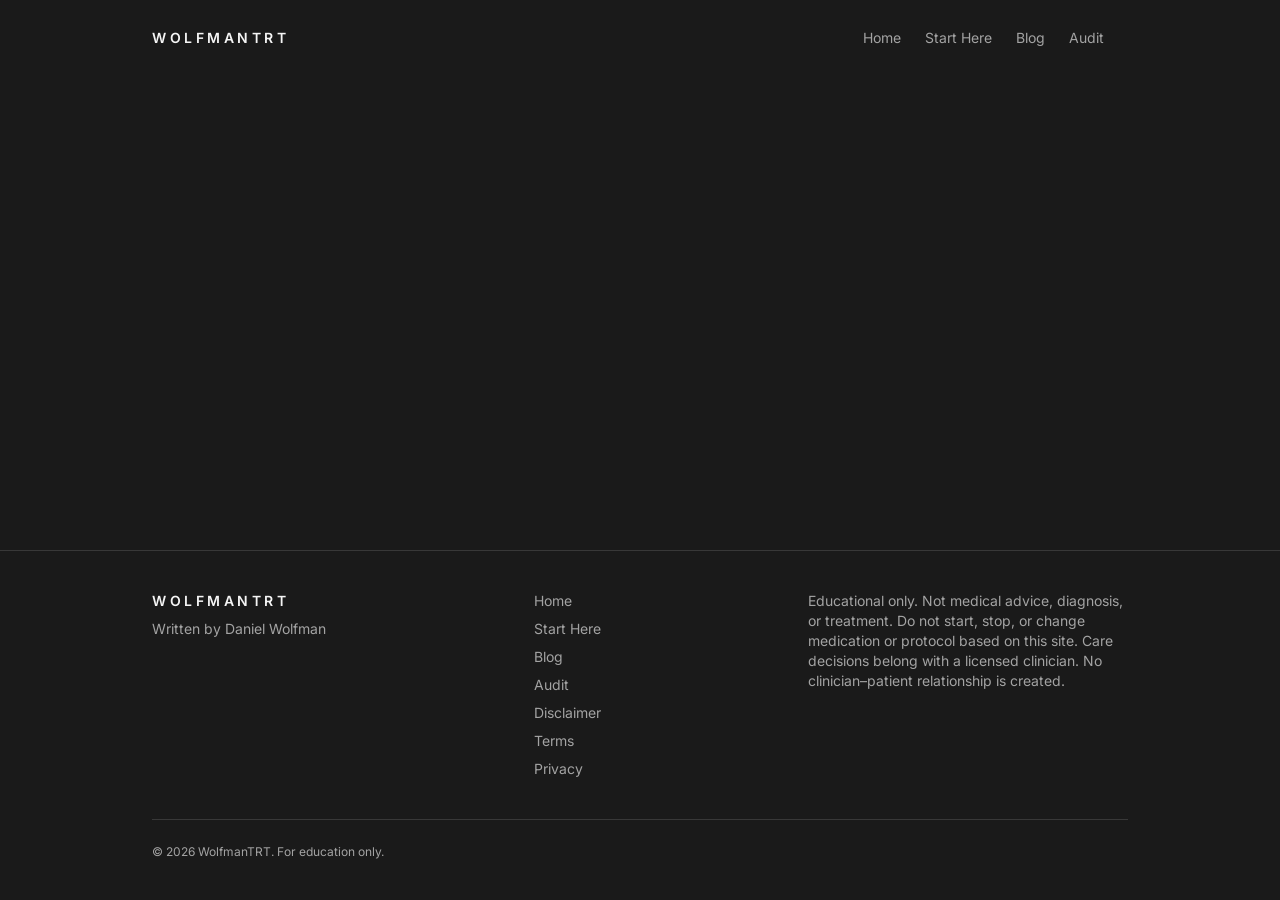
==== commit 6927790b: "Deploy complete legal pages and sitemap Replace the GitHub Pages artifact with the built site, inclu" ====
--- a/index.html
+++ b/index.html
@@ -8,8 +8,8 @@
 		<meta name="generator" content="Hostinger AI Builder" />
 		<meta name="viewport" content="width=device-width, initial-scale=1.0" />
 		<title></title>
-		<script type="module" crossorigin src="/assets/index-CTKuYrCF.js"></script>
-		<link rel="stylesheet" crossorigin href="/assets/index-DgdBtuCr.css">
+		<script type="module" crossorigin src="/assets/index-Qi4Yc3wm.js"></script>
+		<link rel="stylesheet" crossorigin href="/assets/index-BtDowxxj.css">
 		<script type="module">
 window.onerror = (message, source, lineno, colno, errorObj) => {
 	const errorDetails = errorObj ? JSON.stringify({
--- a/assets/index-BtDowxxj.css
+++ b/assets/index-BtDowxxj.css
@@ -0,0 +1 @@
+@import"https://fonts.googleapis.com/css2?family=Inter:wght@400;500;600;700&display=swap";*,:before,:after{--tw-border-spacing-x: 0;--tw-border-spacing-y: 0;--tw-translate-x: 0;--tw-translate-y: 0;--tw-rotate: 0;--tw-skew-x: 0;--tw-skew-y: 0;--tw-scale-x: 1;--tw-scale-y: 1;--tw-pan-x: ;--tw-pan-y: ;--tw-pinch-zoom: ;--tw-scroll-snap-strictness: proximity;--tw-gradient-from-position: ;--tw-gradient-via-position: ;--tw-gradient-to-position: ;--tw-ordinal: ;--tw-slashed-zero: ;--tw-numeric-figure: ;--tw-numeric-spacing: ;--tw-numeric-fraction: ;--tw-ring-inset: ;--tw-ring-offset-width: 0px;--tw-ring-offset-color: #fff;--tw-ring-color: rgb(59 130 246 / .5);--tw-ring-offset-shadow: 0 0 #0000;--tw-ring-shadow: 0 0 #0000;--tw-shadow: 0 0 #0000;--tw-shadow-colored: 0 0 #0000;--tw-blur: ;--tw-brightness: ;--tw-contrast: ;--tw-grayscale: ;--tw-hue-rotate: ;--tw-invert: ;--tw-saturate: ;--tw-sepia: ;--tw-drop-shadow: ;--tw-backdrop-blur: ;--tw-backdrop-brightness: ;--tw-backdrop-contrast: ;--tw-backdrop-grayscale: ;--tw-backdrop-hue-rotate: ;--tw-backdrop-invert: ;--tw-backdrop-opacity: ;--tw-backdrop-saturate: ;--tw-backdrop-sepia: ;--tw-contain-size: ;--tw-contain-layout: ;--tw-contain-paint: ;--tw-contain-style: }::backdrop{--tw-border-spacing-x: 0;--tw-border-spacing-y: 0;--tw-translate-x: 0;--tw-translate-y: 0;--tw-rotate: 0;--tw-skew-x: 0;--tw-skew-y: 0;--tw-scale-x: 1;--tw-scale-y: 1;--tw-pan-x: ;--tw-pan-y: ;--tw-pinch-zoom: ;--tw-scroll-snap-strictness: proximity;--tw-gradient-from-position: ;--tw-gradient-via-position: ;--tw-gradient-to-position: ;--tw-ordinal: ;--tw-slashed-zero: ;--tw-numeric-figure: ;--tw-numeric-spacing: ;--tw-numeric-fraction: ;--tw-ring-inset: ;--tw-ring-offset-width: 0px;--tw-ring-offset-color: #fff;--tw-ring-color: rgb(59 130 246 / .5);--tw-ring-offset-shadow: 0 0 #0000;--tw-ring-shadow: 0 0 #0000;--tw-shadow: 0 0 #0000;--tw-shadow-colored: 0 0 #0000;--tw-blur: ;--tw-brightness: ;--tw-contrast: ;--tw-grayscale: ;--tw-hue-rotate: ;--tw-invert: ;--tw-saturate: ;--tw-sepia: ;--tw-drop-shadow: ;--tw-backdrop-blur: ;--tw-backdrop-brightness: ;--tw-backdrop-contrast: ;--tw-backdrop-grayscale: ;--tw-backdrop-hue-rotate: ;--tw-backdrop-invert: ;--tw-backdrop-opacity: ;--tw-backdrop-saturate: ;--tw-backdrop-sepia: ;--tw-contain-size: ;--tw-contain-layout: ;--tw-contain-paint: ;--tw-contain-style: }*,:before,:after{box-sizing:border-box;border-width:0;border-style:solid;border-color:#e5e7eb}:before,:after{--tw-content: ""}html,:host{line-height:1.5;-webkit-text-size-adjust:100%;-moz-tab-size:4;-o-tab-size:4;tab-size:4;font-family:ui-sans-serif,system-ui,sans-serif,"Apple Color Emoji","Segoe UI Emoji",Segoe UI Symbol,"Noto Color Emoji";font-feature-settings:normal;font-variation-settings:normal;-webkit-tap-highlight-color:transparent}body{margin:0;line-height:inherit}hr{height:0;color:inherit;border-top-width:1px}abbr:where([title]){-webkit-text-decoration:underline dotted;text-decoration:underline dotted}h1,h2,h3,h4,h5,h6{font-size:inherit;font-weight:inherit}a{color:inherit;text-decoration:inherit}b,strong{font-weight:bolder}code,kbd,samp,pre{font-family:ui-monospace,SFMono-Regular,Menlo,Monaco,Consolas,Liberation Mono,Courier New,monospace;font-feature-settings:normal;font-variation-settings:normal;font-size:1em}small{font-size:80%}sub,sup{font-size:75%;line-height:0;position:relative;vertical-align:baseline}sub{bottom:-.25em}sup{top:-.5em}table{text-indent:0;border-color:inherit;border-collapse:collapse}button,input,optgroup,select,textarea{font-family:inherit;font-feature-settings:inherit;font-variation-settings:inherit;font-size:100%;font-weight:inherit;line-height:inherit;letter-spacing:inherit;color:inherit;margin:0;padding:0}button,select{text-transform:none}button,input:where([type=button]),input:where([type=reset]),input:where([type=submit]){-webkit-appearance:button;background-color:transparent;background-image:none}:-moz-focusring{outline:auto}:-moz-ui-invalid{box-shadow:none}progress{vertical-align:baseline}::-webkit-inner-spin-button,::-webkit-outer-spin-button{height:auto}[type=search]{-webkit-appearance:textfield;outline-offset:-2px}::-webkit-search-decoration{-webkit-appearance:none}::-webkit-file-upload-button{-webkit-appearance:button;font:inherit}summary{display:list-item}blockquote,dl,dd,h1,h2,h3,h4,h5,h6,hr,figure,p,pre{margin:0}fieldset{margin:0;padding:0}legend{padding:0}ol,ul,menu{list-style:none;margin:0;padding:0}dialog{padding:0}textarea{resize:vertical}input::-moz-placeholder,textarea::-moz-placeholder{opacity:1;color:#9ca3af}input::placeholder,textarea::placeholder{opacity:1;color:#9ca3af}button,[role=button]{cursor:pointer}:disabled{cursor:default}img,svg,video,canvas,audio,iframe,embed,object{display:block;vertical-align:middle}img,video{max-width:100%;height:auto}[hidden]:where(:not([hidden=until-found])){display:none}:root{--background: 0 0% 10.2%;--foreground: 0 0% 96.1%;--card: 0 0% 12%;--card-foreground: 0 0% 96.1%;--popover: 0 0% 12%;--popover-foreground: 0 0% 96.1%;--primary: 212 72% 59%;--primary-foreground: 0 0% 100%;--secondary: 0 0% 15%;--secondary-foreground: 0 0% 96.1%;--muted: 0 0% 15%;--muted-foreground: 0 0% 64%;--accent: 212 72% 59%;--accent-foreground: 0 0% 100%;--destructive: 0 62.8% 45%;--destructive-foreground: 0 0% 98%;--border: 0 0% 22%;--input: 0 0% 22%;--ring: 212 72% 59%;--radius: 0;--sidebar-background: 0 0% 10.2%;--sidebar-foreground: 0 0% 96.1%;--sidebar-primary: 212 72% 59%;--sidebar-primary-foreground: 0 0% 100%;--sidebar-accent: 0 0% 15%;--sidebar-accent-foreground: 0 0% 96.1%;--sidebar-border: 0 0% 22%;--sidebar-ring: 212 72% 59%}.dark{--background: 0 0% 10.2%;--foreground: 0 0% 96.1%;--card: 0 0% 12%;--card-foreground: 0 0% 96.1%;--popover: 0 0% 12%;--popover-foreground: 0 0% 96.1%;--primary: 212 72% 59%;--primary-foreground: 0 0% 100%;--secondary: 0 0% 15%;--secondary-foreground: 0 0% 96.1%;--muted: 0 0% 15%;--muted-foreground: 0 0% 64%;--accent: 212 72% 59%;--accent-foreground: 0 0% 100%;--destructive: 0 62.8% 45%;--destructive-foreground: 0 0% 98%;--border: 0 0% 22%;--input: 0 0% 22%;--ring: 212 72% 59%;--sidebar-background: 0 0% 10.2%;--sidebar-foreground: 0 0% 96.1%;--sidebar-primary: 212 72% 59%;--sidebar-primary-foreground: 0 0% 100%;--sidebar-accent: 0 0% 15%;--sidebar-accent-foreground: 0 0% 96.1%;--sidebar-border: 0 0% 22%;--sidebar-ring: 212 72% 59%}*{border-color:hsl(var(--border))}body{background-color:hsl(var(--background));color:hsl(var(--foreground))}::-moz-selection{background:hsl(var(--primary));color:hsl(var(--primary-foreground))}::selection{background:hsl(var(--primary));color:hsl(var(--primary-foreground))}.container{width:100%;margin-right:auto;margin-left:auto;padding-right:2rem;padding-left:2rem}@media(min-width:1400px){.container{max-width:1400px}}.sr-only{position:absolute;width:1px;height:1px;padding:0;margin:-1px;overflow:hidden;clip:rect(0,0,0,0);white-space:nowrap;border-width:0}.pointer-events-none{pointer-events:none}.pointer-events-auto{pointer-events:auto}.visible{visibility:visible}.invisible{visibility:hidden}.collapse{visibility:collapse}.fixed{position:fixed}.absolute{position:absolute}.relative{position:relative}.sticky{position:sticky}.inset-0{inset:0}.inset-x-0{left:0;right:0}.inset-y-0{top:0;bottom:0}.-bottom-12{bottom:-3rem}.-bottom-px{bottom:-1px}.-left-12{left:-3rem}.-left-px{left:-1px}.-right-12{right:-3rem}.-right-px{right:-1px}.-top-12{top:-3rem}.-top-px{top:-1px}.bottom-0{bottom:0}.left-0{left:0}.left-1\/2{left:50%}.left-2{left:.5rem}.left-3{left:.75rem}.left-\[50\%\]{left:50%}.right-0{right:0}.right-1{right:.25rem}.right-2{right:.5rem}.right-3{right:.75rem}.right-4{right:1rem}.top-0{top:0}.top-1{top:.25rem}.top-1\.5{top:.375rem}.top-1\/2{top:50%}.top-3\.5{top:.875rem}.top-4{top:1rem}.top-\[1px\]{top:1px}.top-\[50\%\]{top:50%}.top-\[60\%\]{top:60%}.top-full{top:100%}.z-10{z-index:10}.z-20{z-index:20}.z-50{z-index:50}.z-\[100\]{z-index:100}.z-\[1\]{z-index:1}.order-first{order:-9999}.order-last{order:9999}.\!m-0{margin:0!important}.-mx-1{margin-left:-.25rem;margin-right:-.25rem}.-my-2{margin-top:-.5rem;margin-bottom:-.5rem}.mx-2{margin-left:.5rem;margin-right:.5rem}.mx-3\.5{margin-left:.875rem;margin-right:.875rem}.mx-auto{margin-left:auto;margin-right:auto}.my-0{margin-top:0;margin-bottom:0}.my-0\.5{margin-top:.125rem;margin-bottom:.125rem}.my-1{margin-top:.25rem;margin-bottom:.25rem}.my-10{margin-top:2.5rem;margin-bottom:2.5rem}.-ml-4{margin-left:-1rem}.-mt-4{margin-top:-1rem}.mb-1{margin-bottom:.25rem}.mb-2{margin-bottom:.5rem}.mb-3{margin-bottom:.75rem}.ml-1{margin-left:.25rem}.ml-4{margin-left:1rem}.ml-auto{margin-left:auto}.mr-2{margin-right:.5rem}.mt-1{margin-top:.25rem}.mt-1\.5{margin-top:.375rem}.mt-10{margin-top:2.5rem}.mt-12{margin-top:3rem}.mt-2{margin-top:.5rem}.mt-24{margin-top:6rem}.mt-3{margin-top:.75rem}.mt-4{margin-top:1rem}.mt-6{margin-top:1.5rem}.mt-8{margin-top:2rem}.mt-auto{margin-top:auto}.line-clamp-2{overflow:hidden;display:-webkit-box;-webkit-box-orient:vertical;-webkit-line-clamp:2}.block{display:block}.flex{display:flex}.inline-flex{display:inline-flex}.table{display:table}.grid{display:grid}.hidden{display:none}.aspect-square{aspect-ratio:1 / 1}.aspect-video{aspect-ratio:16 / 9}.size-10{width:2.5rem;height:2.5rem}.size-3{width:.75rem;height:.75rem}.size-3\.5{width:.875rem;height:.875rem}.size-4{width:1rem;height:1rem}.size-6{width:1.5rem;height:1.5rem}.size-8{width:2rem;height:2rem}.size-\[--cell-size\]{width:var(--cell-size);height:var(--cell-size)}.h-1\.5{height:.375rem}.h-10{height:2.5rem}.h-11{height:2.75rem}.h-12{height:3rem}.h-2{height:.5rem}.h-2\.5{height:.625rem}.h-3{height:.75rem}.h-3\.5{height:.875rem}.h-4{height:1rem}.h-5{height:1.25rem}.h-6{height:1.5rem}.h-7{height:1.75rem}.h-8{height:2rem}.h-9{height:2.25rem}.h-\[--cell-size\]{height:var(--cell-size)}.h-\[1px\]{height:1px}.h-\[var\(--radix-navigation-menu-viewport-height\)\]{height:var(--radix-navigation-menu-viewport-height)}.h-\[var\(--radix-select-trigger-height\)\]{height:var(--radix-select-trigger-height)}.h-auto{height:auto}.h-full{height:100%}.h-px{height:1px}.h-svh{height:100svh}.max-h-\[--radix-context-menu-content-available-height\]{max-height:var(--radix-context-menu-content-available-height)}.max-h-\[--radix-select-content-available-height\]{max-height:var(--radix-select-content-available-height)}.max-h-\[300px\]{max-height:300px}.max-h-\[var\(--radix-dropdown-menu-content-available-height\)\]{max-height:var(--radix-dropdown-menu-content-available-height)}.max-h-screen{max-height:100vh}.min-h-0{min-height:0px}.min-h-\[1\.5rem\]{min-height:1.5rem}.min-h-\[100dvh\]{min-height:100dvh}.min-h-\[220px\]{min-height:220px}.min-h-\[60px\]{min-height:60px}.min-h-svh{min-height:100svh}.w-0{width:0px}.w-1{width:.25rem}.w-10{width:2.5rem}.w-11{width:2.75rem}.w-2{width:.5rem}.w-2\.5{width:.625rem}.w-3{width:.75rem}.w-3\.5{width:.875rem}.w-3\/4{width:75%}.w-4{width:1rem}.w-5{width:1.25rem}.w-64{width:16rem}.w-7{width:1.75rem}.w-72{width:18rem}.w-8{width:2rem}.w-9{width:2.25rem}.w-\[--cell-size\]{width:var(--cell-size)}.w-\[--sidebar-width\]{width:var(--sidebar-width)}.w-\[100px\]{width:100px}.w-\[1px\]{width:1px}.w-auto{width:auto}.w-fit{width:-moz-fit-content;width:fit-content}.w-full{width:100%}.w-max{width:-moz-max-content;width:max-content}.w-px{width:1px}.min-w-0{min-width:0px}.min-w-10{min-width:2.5rem}.min-w-5{min-width:1.25rem}.min-w-8{min-width:2rem}.min-w-9{min-width:2.25rem}.min-w-\[--cell-size\]{min-width:var(--cell-size)}.min-w-\[12rem\]{min-width:12rem}.min-w-\[8rem\]{min-width:8rem}.min-w-\[var\(--radix-select-trigger-width\)\]{min-width:var(--radix-select-trigger-width)}.max-w-2xl{max-width:42rem}.max-w-3xl{max-width:48rem}.max-w-4xl{max-width:56rem}.max-w-5xl{max-width:64rem}.max-w-\[--skeleton-width\]{max-width:var(--skeleton-width)}.max-w-lg{max-width:32rem}.max-w-max{max-width:-moz-max-content;max-width:max-content}.max-w-md{max-width:28rem}.max-w-sm{max-width:24rem}.max-w-xl{max-width:36rem}.max-w-xs{max-width:20rem}.flex-1{flex:1 1 0%}.shrink-0{flex-shrink:0}.grow{flex-grow:1}.grow-0{flex-grow:0}.basis-full{flex-basis:100%}.caption-bottom{caption-side:bottom}.border-collapse{border-collapse:collapse}.origin-\[--radix-context-menu-content-transform-origin\]{transform-origin:var(--radix-context-menu-content-transform-origin)}.origin-\[--radix-dropdown-menu-content-transform-origin\]{transform-origin:var(--radix-dropdown-menu-content-transform-origin)}.origin-\[--radix-hover-card-content-transform-origin\]{transform-origin:var(--radix-hover-card-content-transform-origin)}.origin-\[--radix-menubar-content-transform-origin\]{transform-origin:var(--radix-menubar-content-transform-origin)}.origin-\[--radix-popover-content-transform-origin\]{transform-origin:var(--radix-popover-content-transform-origin)}.origin-\[--radix-select-content-transform-origin\]{transform-origin:var(--radix-select-content-transform-origin)}.origin-\[--radix-tooltip-content-transform-origin\]{transform-origin:var(--radix-tooltip-content-transform-origin)}.-translate-x-1\/2{--tw-translate-x: -50%;transform:translate(var(--tw-translate-x),var(--tw-translate-y)) rotate(var(--tw-rotate)) skew(var(--tw-skew-x)) skewY(var(--tw-skew-y)) scaleX(var(--tw-scale-x)) scaleY(var(--tw-scale-y))}.-translate-x-px{--tw-translate-x: -1px;transform:translate(var(--tw-translate-x),var(--tw-translate-y)) rotate(var(--tw-rotate)) skew(var(--tw-skew-x)) skewY(var(--tw-skew-y)) scaleX(var(--tw-scale-x)) scaleY(var(--tw-scale-y))}.-translate-y-1\/2{--tw-translate-y: -50%;transform:translate(var(--tw-translate-x),var(--tw-translate-y)) rotate(var(--tw-rotate)) skew(var(--tw-skew-x)) skewY(var(--tw-skew-y)) scaleX(var(--tw-scale-x)) scaleY(var(--tw-scale-y))}.translate-x-\[-50\%\]{--tw-translate-x: -50%;transform:translate(var(--tw-translate-x),var(--tw-translate-y)) rotate(var(--tw-rotate)) skew(var(--tw-skew-x)) skewY(var(--tw-skew-y)) scaleX(var(--tw-scale-x)) scaleY(var(--tw-scale-y))}.translate-x-px{--tw-translate-x: 1px;transform:translate(var(--tw-translate-x),var(--tw-translate-y)) rotate(var(--tw-rotate)) skew(var(--tw-skew-x)) skewY(var(--tw-skew-y)) scaleX(var(--tw-scale-x)) scaleY(var(--tw-scale-y))}.translate-y-\[-50\%\]{--tw-translate-y: -50%;transform:translate(var(--tw-translate-x),var(--tw-translate-y)) rotate(var(--tw-rotate)) skew(var(--tw-skew-x)) skewY(var(--tw-skew-y)) scaleX(var(--tw-scale-x)) scaleY(var(--tw-scale-y))}.rotate-45{--tw-rotate: 45deg;transform:translate(var(--tw-translate-x),var(--tw-translate-y)) rotate(var(--tw-rotate)) skew(var(--tw-skew-x)) skewY(var(--tw-skew-y)) scaleX(var(--tw-scale-x)) scaleY(var(--tw-scale-y))}.rotate-90{--tw-rotate: 90deg;transform:translate(var(--tw-translate-x),var(--tw-translate-y)) rotate(var(--tw-rotate)) skew(var(--tw-skew-x)) skewY(var(--tw-skew-y)) scaleX(var(--tw-scale-x)) scaleY(var(--tw-scale-y))}.transform{transform:translate(var(--tw-translate-x),var(--tw-translate-y)) rotate(var(--tw-rotate)) skew(var(--tw-skew-x)) skewY(var(--tw-skew-y)) scaleX(var(--tw-scale-x)) scaleY(var(--tw-scale-y))}@keyframes pulse{50%{opacity:.5}}.animate-pulse{animation:pulse 2s cubic-bezier(.4,0,.6,1) infinite}@keyframes spin{to{transform:rotate(360deg)}}.animate-spin{animation:spin 1s linear infinite}.cursor-default{cursor:default}.cursor-pointer{cursor:pointer}.cursor-text{cursor:text}.touch-none{touch-action:none}.select-none{-webkit-user-select:none;-moz-user-select:none;user-select:none}.resize-none{resize:none}.resize{resize:both}.list-disc{list-style-type:disc}.list-none{list-style-type:none}.flex-row{flex-direction:row}.flex-col{flex-direction:column}.flex-col-reverse{flex-direction:column-reverse}.flex-wrap{flex-wrap:wrap}.place-content-center{place-content:center}.items-start{align-items:flex-start}.items-end{align-items:flex-end}.items-center{align-items:center}.items-baseline{align-items:baseline}.items-stretch{align-items:stretch}.justify-start{justify-content:flex-start}.justify-center{justify-content:center}.justify-between{justify-content:space-between}.gap-1{gap:.25rem}.gap-1\.5{gap:.375rem}.gap-2{gap:.5rem}.gap-2\.5{gap:.625rem}.gap-3{gap:.75rem}.gap-4{gap:1rem}.gap-6{gap:1.5rem}.gap-7{gap:1.75rem}.gap-8{gap:2rem}.gap-px{gap:1px}.gap-x-3{-moz-column-gap:.75rem;column-gap:.75rem}.gap-x-6{-moz-column-gap:1.5rem;column-gap:1.5rem}.gap-y-1{row-gap:.25rem}.gap-y-3{row-gap:.75rem}.space-x-1>:not([hidden])~:not([hidden]){--tw-space-x-reverse: 0;margin-right:calc(.25rem * var(--tw-space-x-reverse));margin-left:calc(.25rem * calc(1 - var(--tw-space-x-reverse)))}.space-x-2>:not([hidden])~:not([hidden]){--tw-space-x-reverse: 0;margin-right:calc(.5rem * var(--tw-space-x-reverse));margin-left:calc(.5rem * calc(1 - var(--tw-space-x-reverse)))}.space-y-1>:not([hidden])~:not([hidden]){--tw-space-y-reverse: 0;margin-top:calc(.25rem * calc(1 - var(--tw-space-y-reverse)));margin-bottom:calc(.25rem * var(--tw-space-y-reverse))}.space-y-1\.5>:not([hidden])~:not([hidden]){--tw-space-y-reverse: 0;margin-top:calc(.375rem * calc(1 - var(--tw-space-y-reverse)));margin-bottom:calc(.375rem * var(--tw-space-y-reverse))}.space-y-2>:not([hidden])~:not([hidden]){--tw-space-y-reverse: 0;margin-top:calc(.5rem * calc(1 - var(--tw-space-y-reverse)));margin-bottom:calc(.5rem * var(--tw-space-y-reverse))}.space-y-3>:not([hidden])~:not([hidden]){--tw-space-y-reverse: 0;margin-top:calc(.75rem * calc(1 - var(--tw-space-y-reverse)));margin-bottom:calc(.75rem * var(--tw-space-y-reverse))}.space-y-6>:not([hidden])~:not([hidden]){--tw-space-y-reverse: 0;margin-top:calc(1.5rem * calc(1 - var(--tw-space-y-reverse)));margin-bottom:calc(1.5rem * var(--tw-space-y-reverse))}.space-y-8>:not([hidden])~:not([hidden]){--tw-space-y-reverse: 0;margin-top:calc(2rem * calc(1 - var(--tw-space-y-reverse)));margin-bottom:calc(2rem * var(--tw-space-y-reverse))}.divide-y>:not([hidden])~:not([hidden]){--tw-divide-y-reverse: 0;border-top-width:calc(1px * calc(1 - var(--tw-divide-y-reverse)));border-bottom-width:calc(1px * var(--tw-divide-y-reverse))}.divide-border>:not([hidden])~:not([hidden]){border-color:hsl(var(--border))}.self-stretch{align-self:stretch}.overflow-auto{overflow:auto}.overflow-hidden{overflow:hidden}.overflow-y-auto{overflow-y:auto}.overflow-x-hidden{overflow-x:hidden}.truncate{overflow:hidden;text-overflow:ellipsis;white-space:nowrap}.whitespace-nowrap{white-space:nowrap}.text-balance{text-wrap:balance}.break-words{overflow-wrap:break-word}.rounded-\[2px\]{border-radius:2px}.rounded-\[calc\(var\(--radius\)-5px\)\]{border-radius:calc(var(--radius) - 5px)}.rounded-\[inherit\]{border-radius:inherit}.rounded-full{border-radius:9999px}.rounded-lg{border-radius:var(--radius)}.rounded-md{border-radius:calc(var(--radius) - 2px)}.rounded-none{border-radius:0}.rounded-sm{border-radius:calc(var(--radius) - 4px)}.rounded-xl{border-radius:.75rem}.rounded-l-md{border-top-left-radius:calc(var(--radius) - 2px);border-bottom-left-radius:calc(var(--radius) - 2px)}.rounded-r-md{border-top-right-radius:calc(var(--radius) - 2px);border-bottom-right-radius:calc(var(--radius) - 2px)}.rounded-t-\[10px\]{border-top-left-radius:10px;border-top-right-radius:10px}.rounded-tl-sm{border-top-left-radius:calc(var(--radius) - 4px)}.border{border-width:1px}.border-0{border-width:0px}.border-2{border-width:2px}.border-\[1\.5px\]{border-width:1.5px}.border-y{border-top-width:1px;border-bottom-width:1px}.border-b{border-bottom-width:1px}.border-l{border-left-width:1px}.border-r{border-right-width:1px}.border-t{border-top-width:1px}.border-dashed{border-style:dashed}.border-\[--color-border\]{border-color:var(--color-border)}.border-border{border-color:hsl(var(--border))}.border-border\/50{border-color:hsl(var(--border) / .5)}.border-destructive{border-color:hsl(var(--destructive))}.border-destructive\/50{border-color:hsl(var(--destructive) / .5)}.border-emerald-600{--tw-border-opacity: 1;border-color:rgb(5 150 105 / var(--tw-border-opacity, 1))}.border-emerald-600\/40{border-color:#05966966}.border-foreground\/40{border-color:hsl(var(--foreground) / .4)}.border-input{border-color:hsl(var(--input))}.border-primary{border-color:hsl(var(--primary))}.border-primary\/40{border-color:hsl(var(--primary) / .4)}.border-primary\/50{border-color:hsl(var(--primary) / .5)}.border-sidebar-border{border-color:hsl(var(--sidebar-border))}.border-transparent{border-color:transparent}.border-l-transparent{border-left-color:transparent}.border-t-transparent{border-top-color:transparent}.bg-\[--color-bg\]{background-color:var(--color-bg)}.bg-accent{background-color:hsl(var(--accent))}.bg-background{background-color:hsl(var(--background))}.bg-black\/80{background-color:#000c}.bg-border{background-color:hsl(var(--border))}.bg-card{background-color:hsl(var(--card))}.bg-destructive{background-color:hsl(var(--destructive))}.bg-destructive\/10{background-color:hsl(var(--destructive) / .1)}.bg-destructive\/15{background-color:hsl(var(--destructive) / .15)}.bg-emerald-600\/10{background-color:#0596691a}.bg-emerald-600\/15{background-color:#05966926}.bg-foreground{background-color:hsl(var(--foreground))}.bg-input{background-color:hsl(var(--input))}.bg-muted{background-color:hsl(var(--muted))}.bg-muted\/50{background-color:hsl(var(--muted) / .5)}.bg-popover{background-color:hsl(var(--popover))}.bg-primary{background-color:hsl(var(--primary))}.bg-primary\/10{background-color:hsl(var(--primary) / .1)}.bg-primary\/15{background-color:hsl(var(--primary) / .15)}.bg-primary\/20{background-color:hsl(var(--primary) / .2)}.bg-secondary{background-color:hsl(var(--secondary))}.bg-sidebar{background-color:hsl(var(--sidebar-background))}.bg-sidebar-border{background-color:hsl(var(--sidebar-border))}.bg-transparent{background-color:transparent}.fill-current{fill:currentColor}.fill-primary{fill:hsl(var(--primary))}.object-cover{-o-object-fit:cover;object-fit:cover}.p-0{padding:0}.p-1{padding:.25rem}.p-2{padding:.5rem}.p-3{padding:.75rem}.p-4{padding:1rem}.p-6{padding:1.5rem}.p-8{padding:2rem}.p-\[1px\]{padding:1px}.px-1{padding-left:.25rem;padding-right:.25rem}.px-1\.5{padding-left:.375rem;padding-right:.375rem}.px-2{padding-left:.5rem;padding-right:.5rem}.px-2\.5{padding-left:.625rem;padding-right:.625rem}.px-3{padding-left:.75rem;padding-right:.75rem}.px-4{padding-left:1rem;padding-right:1rem}.px-5{padding-left:1.25rem;padding-right:1.25rem}.px-6{padding-left:1.5rem;padding-right:1.5rem}.px-7{padding-left:1.75rem;padding-right:1.75rem}.px-8{padding-left:2rem;padding-right:2rem}.px-\[--cell-size\]{padding-left:var(--cell-size);padding-right:var(--cell-size)}.py-0\.5{padding-top:.125rem;padding-bottom:.125rem}.py-1{padding-top:.25rem;padding-bottom:.25rem}.py-1\.5{padding-top:.375rem;padding-bottom:.375rem}.py-10{padding-top:2.5rem;padding-bottom:2.5rem}.py-12{padding-top:3rem;padding-bottom:3rem}.py-16{padding-top:4rem;padding-bottom:4rem}.py-2{padding-top:.5rem;padding-bottom:.5rem}.py-24{padding-top:6rem;padding-bottom:6rem}.py-3{padding-top:.75rem;padding-bottom:.75rem}.py-4{padding-top:1rem;padding-bottom:1rem}.py-5{padding-top:1.25rem;padding-bottom:1.25rem}.py-6{padding-top:1.5rem;padding-bottom:1.5rem}.py-8{padding-top:2rem;padding-bottom:2rem}.pb-3{padding-bottom:.75rem}.pb-4{padding-bottom:1rem}.pl-10{padding-left:2.5rem}.pl-2{padding-left:.5rem}.pl-2\.5{padding-left:.625rem}.pl-3{padding-left:.75rem}.pl-4{padding-left:1rem}.pl-8{padding-left:2rem}.pr-1{padding-right:.25rem}.pr-2{padding-right:.5rem}.pr-2\.5{padding-right:.625rem}.pr-3{padding-right:.75rem}.pr-4{padding-right:1rem}.pr-6{padding-right:1.5rem}.pr-8{padding-right:2rem}.pt-0{padding-top:0}.pt-2{padding-top:.5rem}.pt-3{padding-top:.75rem}.pt-4{padding-top:1rem}.pt-6{padding-top:1.5rem}.text-left{text-align:left}.text-center{text-align:center}.align-middle{vertical-align:middle}.font-mono{font-family:ui-monospace,SFMono-Regular,Menlo,Monaco,Consolas,Liberation Mono,Courier New,monospace}.font-sans{font-family:ui-sans-serif,system-ui,sans-serif,"Apple Color Emoji","Segoe UI Emoji",Segoe UI Symbol,"Noto Color Emoji"}.text-2xl{font-size:1.5rem;line-height:2rem}.text-3xl{font-size:1.875rem;line-height:2.25rem}.text-4xl{font-size:2.25rem;line-height:2.5rem}.text-\[0\.8rem\]{font-size:.8rem}.text-\[1\.85rem\]{font-size:1.85rem}.text-\[11px\]{font-size:11px}.text-base{font-size:1rem;line-height:1.5rem}.text-lg{font-size:1.125rem;line-height:1.75rem}.text-sm{font-size:.875rem;line-height:1.25rem}.text-sm\/relaxed{font-size:.875rem;line-height:1.625}.text-xl{font-size:1.25rem;line-height:1.75rem}.text-xs{font-size:.75rem;line-height:1rem}.font-medium{font-weight:500}.font-normal{font-weight:400}.font-semibold{font-weight:600}.uppercase{text-transform:uppercase}.tabular-nums{--tw-numeric-spacing: tabular-nums;font-variant-numeric:var(--tw-ordinal) var(--tw-slashed-zero) var(--tw-numeric-figure) var(--tw-numeric-spacing) var(--tw-numeric-fraction)}.leading-\[1\.15\]{line-height:1.15}.leading-\[1\.1\]{line-height:1.1}.leading-none{line-height:1}.leading-normal{line-height:1.5}.leading-relaxed{line-height:1.625}.leading-snug{line-height:1.375}.leading-tight{line-height:1.25}.tracking-\[0\.12em\]{letter-spacing:.12em}.tracking-\[0\.14em\]{letter-spacing:.14em}.tracking-\[0\.25em\]{letter-spacing:.25em}.tracking-\[0\.2em\]{letter-spacing:.2em}.tracking-\[0\.3em\]{letter-spacing:.3em}.tracking-tight{letter-spacing:-.025em}.tracking-wide{letter-spacing:.025em}.tracking-widest{letter-spacing:.1em}.\!text-primary{color:hsl(var(--primary))!important}.text-accent-foreground{color:hsl(var(--accent-foreground))}.text-card-foreground{color:hsl(var(--card-foreground))}.text-current{color:currentColor}.text-destructive{color:hsl(var(--destructive))}.text-destructive-foreground{color:hsl(var(--destructive-foreground))}.text-emerald-700{--tw-text-opacity: 1;color:rgb(4 120 87 / var(--tw-text-opacity, 1))}.text-emerald-800{--tw-text-opacity: 1;color:rgb(6 95 70 / var(--tw-text-opacity, 1))}.text-foreground{color:hsl(var(--foreground))}.text-foreground\/50{color:hsl(var(--foreground) / .5)}.text-muted-foreground{color:hsl(var(--muted-foreground))}.text-muted-foreground\/70{color:hsl(var(--muted-foreground) / .7)}.text-popover-foreground{color:hsl(var(--popover-foreground))}.text-primary{color:hsl(var(--primary))}.text-primary-foreground{color:hsl(var(--primary-foreground))}.text-secondary-foreground{color:hsl(var(--secondary-foreground))}.text-sidebar-foreground{color:hsl(var(--sidebar-foreground))}.text-sidebar-foreground\/70{color:hsl(var(--sidebar-foreground) / .7)}.underline-offset-4{text-underline-offset:4px}.opacity-0{opacity:0}.opacity-50{opacity:.5}.opacity-60{opacity:.6}.opacity-70{opacity:.7}.opacity-90{opacity:.9}.shadow{--tw-shadow: 0 1px 3px 0 rgb(0 0 0 / .1), 0 1px 2px -1px rgb(0 0 0 / .1);--tw-shadow-colored: 0 1px 3px 0 var(--tw-shadow-color), 0 1px 2px -1px var(--tw-shadow-color);box-shadow:var(--tw-ring-offset-shadow, 0 0 #0000),var(--tw-ring-shadow, 0 0 #0000),var(--tw-shadow)}.shadow-\[0_0_0_1px_hsl\(var\(--sidebar-border\)\)\]{--tw-shadow: 0 0 0 1px hsl(var(--sidebar-border));--tw-shadow-colored: 0 0 0 1px var(--tw-shadow-color);box-shadow:var(--tw-ring-offset-shadow, 0 0 #0000),var(--tw-ring-shadow, 0 0 #0000),var(--tw-shadow)}.shadow-lg{--tw-shadow: 0 10px 15px -3px rgb(0 0 0 / .1), 0 4px 6px -4px rgb(0 0 0 / .1);--tw-shadow-colored: 0 10px 15px -3px var(--tw-shadow-color), 0 4px 6px -4px var(--tw-shadow-color);box-shadow:var(--tw-ring-offset-shadow, 0 0 #0000),var(--tw-ring-shadow, 0 0 #0000),var(--tw-shadow)}.shadow-md{--tw-shadow: 0 4px 6px -1px rgb(0 0 0 / .1), 0 2px 4px -2px rgb(0 0 0 / .1);--tw-shadow-colored: 0 4px 6px -1px var(--tw-shadow-color), 0 2px 4px -2px var(--tw-shadow-color);box-shadow:var(--tw-ring-offset-shadow, 0 0 #0000),var(--tw-ring-shadow, 0 0 #0000),var(--tw-shadow)}.shadow-none{--tw-shadow: 0 0 #0000;--tw-shadow-colored: 0 0 #0000;box-shadow:var(--tw-ring-offset-shadow, 0 0 #0000),var(--tw-ring-shadow, 0 0 #0000),var(--tw-shadow)}.shadow-sm{--tw-shadow: 0 1px 2px 0 rgb(0 0 0 / .05);--tw-shadow-colored: 0 1px 2px 0 var(--tw-shadow-color);box-shadow:var(--tw-ring-offset-shadow, 0 0 #0000),var(--tw-ring-shadow, 0 0 #0000),var(--tw-shadow)}.shadow-xl{--tw-shadow: 0 20px 25px -5px rgb(0 0 0 / .1), 0 8px 10px -6px rgb(0 0 0 / .1);--tw-shadow-colored: 0 20px 25px -5px var(--tw-shadow-color), 0 8px 10px -6px var(--tw-shadow-color);box-shadow:var(--tw-ring-offset-shadow, 0 0 #0000),var(--tw-ring-shadow, 0 0 #0000),var(--tw-shadow)}.outline-none{outline:2px solid transparent;outline-offset:2px}.outline{outline-style:solid}.ring-0{--tw-ring-offset-shadow: var(--tw-ring-inset) 0 0 0 var(--tw-ring-offset-width) var(--tw-ring-offset-color);--tw-ring-shadow: var(--tw-ring-inset) 0 0 0 calc(0px + var(--tw-ring-offset-width)) var(--tw-ring-color);box-shadow:var(--tw-ring-offset-shadow),var(--tw-ring-shadow),var(--tw-shadow, 0 0 #0000)}.ring-1{--tw-ring-offset-shadow: var(--tw-ring-inset) 0 0 0 var(--tw-ring-offset-width) var(--tw-ring-offset-color);--tw-ring-shadow: var(--tw-ring-inset) 0 0 0 calc(1px + var(--tw-ring-offset-width)) var(--tw-ring-color);box-shadow:var(--tw-ring-offset-shadow),var(--tw-ring-shadow),var(--tw-shadow, 0 0 #0000)}.ring-ring{--tw-ring-color: hsl(var(--ring))}.ring-sidebar-ring{--tw-ring-color: hsl(var(--sidebar-ring))}.ring-offset-background{--tw-ring-offset-color: hsl(var(--background))}.filter{filter:var(--tw-blur) var(--tw-brightness) var(--tw-contrast) var(--tw-grayscale) var(--tw-hue-rotate) var(--tw-invert) var(--tw-saturate) var(--tw-sepia) var(--tw-drop-shadow)}.transition{transition-property:color,background-color,border-color,text-decoration-color,fill,stroke,opacity,box-shadow,transform,filter,backdrop-filter;transition-timing-function:cubic-bezier(.4,0,.2,1);transition-duration:.15s}.transition-\[color\,box-shadow\]{transition-property:color,box-shadow;transition-timing-function:cubic-bezier(.4,0,.2,1);transition-duration:.15s}.transition-\[left\,right\,width\]{transition-property:left,right,width;transition-timing-function:cubic-bezier(.4,0,.2,1);transition-duration:.15s}.transition-\[margin\,opacity\]{transition-property:margin,opacity;transition-timing-function:cubic-bezier(.4,0,.2,1);transition-duration:.15s}.transition-\[width\,height\,padding\]{transition-property:width,height,padding;transition-timing-function:cubic-bezier(.4,0,.2,1);transition-duration:.15s}.transition-\[width\]{transition-property:width;transition-timing-function:cubic-bezier(.4,0,.2,1);transition-duration:.15s}.transition-all{transition-property:all;transition-timing-function:cubic-bezier(.4,0,.2,1);transition-duration:.15s}.transition-colors{transition-property:color,background-color,border-color,text-decoration-color,fill,stroke;transition-timing-function:cubic-bezier(.4,0,.2,1);transition-duration:.15s}.transition-opacity{transition-property:opacity;transition-timing-function:cubic-bezier(.4,0,.2,1);transition-duration:.15s}.transition-transform{transition-property:transform;transition-timing-function:cubic-bezier(.4,0,.2,1);transition-duration:.15s}.duration-100{transition-duration:.1s}.duration-1000{transition-duration:1s}.duration-200{transition-duration:.2s}.duration-300{transition-duration:.3s}.ease-in-out{transition-timing-function:cubic-bezier(.4,0,.2,1)}.ease-linear{transition-timing-function:linear}@keyframes enter{0%{opacity:var(--tw-enter-opacity, 1);transform:translate3d(var(--tw-enter-translate-x, 0),var(--tw-enter-translate-y, 0),0) scale3d(var(--tw-enter-scale, 1),var(--tw-enter-scale, 1),var(--tw-enter-scale, 1)) rotate(var(--tw-enter-rotate, 0))}}@keyframes exit{to{opacity:var(--tw-exit-opacity, 1);transform:translate3d(var(--tw-exit-translate-x, 0),var(--tw-exit-translate-y, 0),0) scale3d(var(--tw-exit-scale, 1),var(--tw-exit-scale, 1),var(--tw-exit-scale, 1)) rotate(var(--tw-exit-rotate, 0))}}.animate-in{animation-name:enter;animation-duration:.15s;--tw-enter-opacity: initial;--tw-enter-scale: initial;--tw-enter-rotate: initial;--tw-enter-translate-x: initial;--tw-enter-translate-y: initial}.fade-in-0{--tw-enter-opacity: 0}.zoom-in-95{--tw-enter-scale: .95}.duration-100{animation-duration:.1s}.duration-1000{animation-duration:1s}.duration-200{animation-duration:.2s}.duration-300{animation-duration:.3s}.ease-in-out{animation-timing-function:cubic-bezier(.4,0,.2,1)}.ease-linear{animation-timing-function:linear}.running{animation-play-state:running}.\[--cell-size\:2rem\]{--cell-size: 2rem}html{overflow-x:hidden;max-width:100%}body{font-family:Inter,system-ui,-apple-system,sans-serif;overflow-x:hidden;max-width:100%;-webkit-font-smoothing:antialiased;text-rendering:optimizeLegibility}#root{overflow-x:clip;max-width:100%}.prose-wolf{font-size:1rem;line-height:1.5rem;line-height:1.625;color:hsl(var(--foreground))}.prose-wolf>*+*{margin-top:1.25rem}.prose-wolf h2{margin-top:3rem;font-size:1.5rem;line-height:2rem;font-weight:600;letter-spacing:-.025em;color:hsl(var(--foreground))}.prose-wolf h3{margin-top:2rem;font-size:1.125rem;line-height:1.75rem;font-weight:600;letter-spacing:-.025em;color:hsl(var(--foreground))}.prose-wolf p{color:hsl(var(--muted-foreground))}.prose-wolf strong{font-weight:600;color:hsl(var(--foreground))}.prose-wolf em{font-style:italic}.prose-wolf ul{list-style-type:disc}.prose-wolf ul>:not([hidden])~:not([hidden]){--tw-space-y-reverse: 0;margin-top:calc(.5rem * calc(1 - var(--tw-space-y-reverse)));margin-bottom:calc(.5rem * var(--tw-space-y-reverse))}.prose-wolf ul{padding-left:1.25rem;color:hsl(var(--muted-foreground))}.prose-wolf ol{list-style-type:decimal}.prose-wolf ol>:not([hidden])~:not([hidden]){--tw-space-y-reverse: 0;margin-top:calc(.5rem * calc(1 - var(--tw-space-y-reverse)));margin-bottom:calc(.5rem * var(--tw-space-y-reverse))}.prose-wolf ol{padding-left:1.25rem;color:hsl(var(--muted-foreground))}.prose-wolf li{line-height:1.625}.prose-wolf hr{margin-top:2.5rem;margin-bottom:2.5rem;border-color:hsl(var(--border))}.prose-wolf figure{margin-top:2.5rem;margin-bottom:2.5rem}.prose-wolf figcaption{color:hsl(var(--muted-foreground))}.motion-header{transition:background-color .18s ease,backdrop-filter .18s ease,border-color .18s ease}.motion-header.is-scrolled{border-bottom-color:hsl(var(--border));background-color:hsl(var(--background) / .72);backdrop-filter:blur(8px);-webkit-backdrop-filter:blur(8px)}.motion-nav-indicator{pointer-events:none;position:absolute;bottom:0;left:0;height:1px;background:hsl(var(--primary));opacity:0;transition:transform .2s ease,width .2s ease,opacity .16s ease}.motion-nav-indicator.is-ready{opacity:1}@keyframes motion-eyebrow-settle{0%{letter-spacing:.28em}to{letter-spacing:.22em}}.motion-eyebrow{letter-spacing:.22em;animation:motion-eyebrow-settle .18s ease forwards}.motion-btn-primary{position:relative;overflow:hidden;transition:background-color .18s ease,color .18s ease}.motion-btn-primary:hover{background-color:color-mix(in srgb,hsl(var(--primary)) 92%,white)}.motion-btn-primary:hover .motion-arrow,.motion-link-arrow:hover .motion-arrow{transform:translate(3px)}.motion-arrow{transition:transform .18s ease}.motion-btn-ghost{transition:border-color .18s ease,color .18s ease,background-color .18s ease}.motion-btn-ghost:hover{border-color:hsl(var(--primary));color:#fff}.motion-home-card{border:1px solid transparent;transition:border-color .18s ease,transform .18s ease}.motion-home-card:hover{border-color:hsl(var(--primary));transform:translateY(-3px);z-index:1}.motion-home-card:hover .motion-card-num{color:hsl(var(--primary))}.motion-card-num,.motion-link-arrow{transition:color .18s ease}.motion-link-arrow:hover{color:hsl(var(--primary) / .8)}.motion-specular-host{position:relative;overflow:hidden}.motion-specular-host:after{content:"";pointer-events:none;position:absolute;inset:0;background:linear-gradient(105deg,transparent 40%,color-mix(in srgb,hsl(var(--primary)) 35%,transparent) 50%,transparent 60%);transform:translate(-120%);opacity:0}.motion-specular-host:hover:after{opacity:1;transform:translate(120%);transition:transform .52s ease,opacity .2s ease}.motion-step-row{transition:background-color .18s ease}.motion-step-row:after{content:"";position:absolute;left:0;right:0;bottom:0;height:1px;background:hsl(var(--primary));transform:scaleX(0);transform-origin:left;transition:transform .2s ease}.motion-step-row:hover:after{transform:scaleX(1)}.motion-step-num{transition:color .18s ease}.motion-step-row:hover .motion-step-num{color:hsl(var(--primary))}.motion-blog-card{border-left:2px solid hsl(var(--primary))!important;transition:border-left-width .18s ease}.motion-blog-card:hover{border-left-width:4px!important}.motion-input{transition:border-color .18s ease,box-shadow .18s ease}.motion-input:focus{border-color:hsl(var(--primary));box-shadow:0 0 0 1px hsl(var(--primary))}@media(prefers-reduced-motion:reduce){.motion-header,.motion-nav-indicator,.motion-btn-primary,.motion-btn-ghost,.motion-arrow,.motion-home-card,.motion-card-num,.motion-link-arrow,.motion-step-row,.motion-step-row:after,.motion-step-num,.motion-blog-card,.motion-input,.motion-specular-host:after{transition:none!important;animation:none!important}.motion-eyebrow{animation:none;letter-spacing:.22em}.motion-home-card:hover,.motion-btn-primary:hover .motion-arrow,.motion-link-arrow:hover .motion-arrow{transform:none}.motion-specular-host:hover:after{opacity:0;transform:none}.motion-step-row:hover:after{transform:scaleX(1)}.motion-nav-indicator{transition:none!important}}.page-home .hero{position:relative}.page-home .hero:before{content:"";pointer-events:none;position:absolute;inset:0;background:radial-gradient(ellipse 80% 60% at 50% 0%,rgba(77,126,219,.07),transparent 70%);z-index:0}.page-home .hero>*{position:relative;z-index:1}.page-home h1,.page-start h1,.page-audit h1{text-shadow:0 1px 0 #0a0a0a,0 2px 0 #090909,0 3px 0 #080808,0 0 18px rgba(77,126,219,.22)}@media(max-width:640px){.page-home h1,.page-start h1,.page-audit h1{text-shadow:0 1px 0 #0a0a0a,0 2px 8px rgba(0,0,0,.35),0 0 12px rgba(77,126,219,.18)}}.motion-eyebrow{text-shadow:0 0 18px rgba(77,126,219,.45)}.motion-card-num,.motion-step-num{text-shadow:0 1px 0 #0a0a0a,0 0 10px rgba(77,126,219,.15)}.motion-home-card:hover .motion-card-num,.motion-step-row:hover .motion-step-num{text-shadow:0 1px 0 #0a0a0a,0 0 14px rgba(77,126,219,.55)}.motion-header{-o-border-image:linear-gradient(90deg,transparent,rgba(77,126,219,.35),transparent) 1;border-image:linear-gradient(90deg,transparent,rgba(77,126,219,.35),transparent) 1}.motion-btn-primary{box-shadow:inset 0 1px #ffffff2e}.motion-btn-primary,.motion-btn-ghost,.motion-link-arrow{transition:transform .16s ease-out,background-color .16s ease-out,border-color .16s ease-out,color .16s ease-out,filter .12s ease-out,box-shadow .12s ease-out}.motion-btn-primary:hover,.motion-btn-ghost:hover{transform:translateY(-2px) scale(1.04)}.motion-btn-primary:active,.motion-btn-ghost:active,.motion-link-arrow:active{transform:translateY(0) scale(.97);filter:brightness(.92);box-shadow:inset 0 0 0 1px #fff3;transition-duration:.12s}.motion-btn-primary:focus-visible,.motion-btn-ghost:focus-visible,.motion-link-arrow:focus-visible,.motion-input:focus-visible,.motion-nav a:focus-visible{outline:2px solid hsl(var(--primary));outline-offset:2px}.motion-home-card:active,.motion-step-row:active{transform:scale(.99);transition:transform .1s ease-out}.motion-nav a:hover{color:hsl(var(--primary))}.motion-nav a:active{opacity:.7}.motion-input:focus{border-color:hsl(var(--primary));box-shadow:0 0 0 3px #4d7edb40}@media(prefers-reduced-motion:reduce){.motion-btn-primary:hover,.motion-btn-ghost:hover,.motion-btn-primary:active,.motion-btn-ghost:active,.motion-link-arrow:active,.motion-home-card:active,.motion-step-row:active,.motion-home-card:hover{transform:none!important;filter:none!important}}.file\:border-0::file-selector-button{border-width:0px}.file\:bg-transparent::file-selector-button{background-color:transparent}.file\:text-sm::file-selector-button{font-size:.875rem;line-height:1.25rem}.file\:font-medium::file-selector-button{font-weight:500}.file\:text-foreground::file-selector-button{color:hsl(var(--foreground))}.placeholder\:text-muted-foreground::-moz-placeholder{color:hsl(var(--muted-foreground))}.placeholder\:text-muted-foreground::placeholder{color:hsl(var(--muted-foreground))}.placeholder\:text-muted-foreground\/70::-moz-placeholder{color:hsl(var(--muted-foreground) / .7)}.placeholder\:text-muted-foreground\/70::placeholder{color:hsl(var(--muted-foreground) / .7)}.after\:absolute:after{content:var(--tw-content);position:absolute}.after\:-inset-2:after{content:var(--tw-content);inset:-.5rem}.after\:inset-y-0:after{content:var(--tw-content);top:0;bottom:0}.after\:left-1\/2:after{content:var(--tw-content);left:50%}.after\:w-1:after{content:var(--tw-content);width:.25rem}.after\:w-\[2px\]:after{content:var(--tw-content);width:2px}.after\:-translate-x-1\/2:after{content:var(--tw-content);--tw-translate-x: -50%;transform:translate(var(--tw-translate-x),var(--tw-translate-y)) rotate(var(--tw-rotate)) skew(var(--tw-skew-x)) skewY(var(--tw-skew-y)) scaleX(var(--tw-scale-x)) scaleY(var(--tw-scale-y))}.first\:rounded-l-md:first-child{border-top-left-radius:calc(var(--radius) - 2px);border-bottom-left-radius:calc(var(--radius) - 2px)}.first\:border-l:first-child{border-left-width:1px}.last\:mt-0:last-child{margin-top:0}.last\:rounded-r-md:last-child{border-top-right-radius:calc(var(--radius) - 2px);border-bottom-right-radius:calc(var(--radius) - 2px)}.hover\:border-primary:hover{border-color:hsl(var(--primary))}.hover\:border-primary\/60:hover{border-color:hsl(var(--primary) / .6)}.hover\:bg-accent:hover{background-color:hsl(var(--accent))}.hover\:bg-destructive\/20:hover{background-color:hsl(var(--destructive) / .2)}.hover\:bg-destructive\/80:hover{background-color:hsl(var(--destructive) / .8)}.hover\:bg-destructive\/90:hover{background-color:hsl(var(--destructive) / .9)}.hover\:bg-emerald-600\/20:hover{background-color:#05966933}.hover\:bg-muted:hover{background-color:hsl(var(--muted))}.hover\:bg-muted\/50:hover{background-color:hsl(var(--muted) / .5)}.hover\:bg-primary\/80:hover{background-color:hsl(var(--primary) / .8)}.hover\:bg-primary\/90:hover{background-color:hsl(var(--primary) / .9)}.hover\:bg-secondary:hover{background-color:hsl(var(--secondary))}.hover\:bg-secondary\/80:hover{background-color:hsl(var(--secondary) / .8)}.hover\:bg-sidebar-accent:hover{background-color:hsl(var(--sidebar-accent))}.hover\:text-accent-foreground:hover{color:hsl(var(--accent-foreground))}.hover\:text-foreground:hover{color:hsl(var(--foreground))}.hover\:text-muted-foreground:hover{color:hsl(var(--muted-foreground))}.hover\:text-primary:hover{color:hsl(var(--primary))}.hover\:text-sidebar-accent-foreground:hover{color:hsl(var(--sidebar-accent-foreground))}.hover\:underline:hover{text-decoration-line:underline}.hover\:opacity-100:hover{opacity:1}.hover\:opacity-90:hover{opacity:.9}.hover\:shadow-\[0_0_0_1px_hsl\(var\(--sidebar-accent\)\)\]:hover{--tw-shadow: 0 0 0 1px hsl(var(--sidebar-accent));--tw-shadow-colored: 0 0 0 1px var(--tw-shadow-color);box-shadow:var(--tw-ring-offset-shadow, 0 0 #0000),var(--tw-ring-shadow, 0 0 #0000),var(--tw-shadow)}.hover\:after\:bg-sidebar-border:hover:after{content:var(--tw-content);background-color:hsl(var(--sidebar-border))}.focus\:bg-accent:focus{background-color:hsl(var(--accent))}.focus\:text-accent-foreground:focus{color:hsl(var(--accent-foreground))}.focus\:opacity-100:focus{opacity:1}.focus\:outline-none:focus{outline:2px solid transparent;outline-offset:2px}.focus\:ring-1:focus{--tw-ring-offset-shadow: var(--tw-ring-inset) 0 0 0 var(--tw-ring-offset-width) var(--tw-ring-offset-color);--tw-ring-shadow: var(--tw-ring-inset) 0 0 0 calc(1px + var(--tw-ring-offset-width)) var(--tw-ring-color);box-shadow:var(--tw-ring-offset-shadow),var(--tw-ring-shadow),var(--tw-shadow, 0 0 #0000)}.focus\:ring-2:focus{--tw-ring-offset-shadow: var(--tw-ring-inset) 0 0 0 var(--tw-ring-offset-width) var(--tw-ring-offset-color);--tw-ring-shadow: var(--tw-ring-inset) 0 0 0 calc(2px + var(--tw-ring-offset-width)) var(--tw-ring-color);box-shadow:var(--tw-ring-offset-shadow),var(--tw-ring-shadow),var(--tw-shadow, 0 0 #0000)}.focus\:ring-ring:focus{--tw-ring-color: hsl(var(--ring))}.focus\:ring-offset-2:focus{--tw-ring-offset-width: 2px}.focus-visible\:border-ring:focus-visible{border-color:hsl(var(--ring))}.focus-visible\:outline-none:focus-visible{outline:2px solid transparent;outline-offset:2px}.focus-visible\:ring-0:focus-visible{--tw-ring-offset-shadow: var(--tw-ring-inset) 0 0 0 var(--tw-ring-offset-width) var(--tw-ring-offset-color);--tw-ring-shadow: var(--tw-ring-inset) 0 0 0 calc(0px + var(--tw-ring-offset-width)) var(--tw-ring-color);box-shadow:var(--tw-ring-offset-shadow),var(--tw-ring-shadow),var(--tw-shadow, 0 0 #0000)}.focus-visible\:ring-1:focus-visible{--tw-ring-offset-shadow: var(--tw-ring-inset) 0 0 0 var(--tw-ring-offset-width) var(--tw-ring-offset-color);--tw-ring-shadow: var(--tw-ring-inset) 0 0 0 calc(1px + var(--tw-ring-offset-width)) var(--tw-ring-color);box-shadow:var(--tw-ring-offset-shadow),var(--tw-ring-shadow),var(--tw-shadow, 0 0 #0000)}.focus-visible\:ring-2:focus-visible{--tw-ring-offset-shadow: var(--tw-ring-inset) 0 0 0 var(--tw-ring-offset-width) var(--tw-ring-offset-color);--tw-ring-shadow: var(--tw-ring-inset) 0 0 0 calc(2px + var(--tw-ring-offset-width)) var(--tw-ring-color);box-shadow:var(--tw-ring-offset-shadow),var(--tw-ring-shadow),var(--tw-shadow, 0 0 #0000)}.focus-visible\:ring-\[3px\]:focus-visible{--tw-ring-offset-shadow: var(--tw-ring-inset) 0 0 0 var(--tw-ring-offset-width) var(--tw-ring-offset-color);--tw-ring-shadow: var(--tw-ring-inset) 0 0 0 calc(3px + var(--tw-ring-offset-width)) var(--tw-ring-color);box-shadow:var(--tw-ring-offset-shadow),var(--tw-ring-shadow),var(--tw-shadow, 0 0 #0000)}.focus-visible\:ring-ring:focus-visible{--tw-ring-color: hsl(var(--ring))}.focus-visible\:ring-ring\/50:focus-visible{--tw-ring-color: hsl(var(--ring) / .5)}.focus-visible\:ring-sidebar-ring:focus-visible{--tw-ring-color: hsl(var(--sidebar-ring))}.focus-visible\:ring-offset-1:focus-visible{--tw-ring-offset-width: 1px}.focus-visible\:ring-offset-2:focus-visible{--tw-ring-offset-width: 2px}.focus-visible\:ring-offset-background:focus-visible{--tw-ring-offset-color: hsl(var(--background))}.active\:bg-sidebar-accent:active{background-color:hsl(var(--sidebar-accent))}.active\:text-sidebar-accent-foreground:active{color:hsl(var(--sidebar-accent-foreground))}.disabled\:pointer-events-none:disabled{pointer-events:none}.disabled\:cursor-default:disabled{cursor:default}.disabled\:cursor-not-allowed:disabled{cursor:not-allowed}.disabled\:opacity-40:disabled{opacity:.4}.disabled\:opacity-45:disabled{opacity:.45}.disabled\:opacity-50:disabled{opacity:.5}.disabled\:opacity-60:disabled{opacity:.6}.group\/menu-item:focus-within .group-focus-within\/menu-item\:opacity-100{opacity:1}.group\/menu-item:hover .group-hover\/menu-item\:opacity-100,.group:hover .group-hover\:opacity-100{opacity:1}.group.destructive .group-\[\.destructive\]\:border-muted\/40{border-color:hsl(var(--muted) / .4)}.group.toaster .group-\[\.toaster\]\:border-border{border-color:hsl(var(--border))}.group.toast .group-\[\.toast\]\:bg-muted{background-color:hsl(var(--muted))}.group.toast .group-\[\.toast\]\:bg-primary{background-color:hsl(var(--primary))}.group.toaster .group-\[\.toaster\]\:bg-background{background-color:hsl(var(--background))}.group.destructive .group-\[\.destructive\]\:text-red-300{--tw-text-opacity: 1;color:rgb(252 165 165 / var(--tw-text-opacity, 1))}.group.toast .group-\[\.toast\]\:text-muted-foreground{color:hsl(var(--muted-foreground))}.group.toast .group-\[\.toast\]\:text-primary-foreground{color:hsl(var(--primary-foreground))}.group.toaster .group-\[\.toaster\]\:text-foreground{color:hsl(var(--foreground))}.group.toaster .group-\[\.toaster\]\:shadow-lg{--tw-shadow: 0 10px 15px -3px rgb(0 0 0 / .1), 0 4px 6px -4px rgb(0 0 0 / .1);--tw-shadow-colored: 0 10px 15px -3px var(--tw-shadow-color), 0 4px 6px -4px var(--tw-shadow-color);box-shadow:var(--tw-ring-offset-shadow, 0 0 #0000),var(--tw-ring-shadow, 0 0 #0000),var(--tw-shadow)}.group.destructive .group-\[\.destructive\]\:hover\:border-destructive\/30:hover{border-color:hsl(var(--destructive) / .3)}.group.destructive .group-\[\.destructive\]\:hover\:bg-destructive:hover{background-color:hsl(var(--destructive))}.group.destructive .group-\[\.destructive\]\:hover\:text-destructive-foreground:hover{color:hsl(var(--destructive-foreground))}.group.destructive .group-\[\.destructive\]\:hover\:text-red-50:hover{--tw-text-opacity: 1;color:rgb(254 242 242 / var(--tw-text-opacity, 1))}.group.destructive .group-\[\.destructive\]\:focus\:ring-destructive:focus{--tw-ring-color: hsl(var(--destructive))}.group.destructive .group-\[\.destructive\]\:focus\:ring-red-400:focus{--tw-ring-opacity: 1;--tw-ring-color: rgb(248 113 113 / var(--tw-ring-opacity, 1))}.group.destructive .group-\[\.destructive\]\:focus\:ring-offset-red-600:focus{--tw-ring-offset-color: #dc2626}.peer\/menu-button:hover~.peer-hover\/menu-button\:text-sidebar-accent-foreground{color:hsl(var(--sidebar-accent-foreground))}.peer:disabled~.peer-disabled\:cursor-not-allowed{cursor:not-allowed}.peer:disabled~.peer-disabled\:opacity-70{opacity:.7}.has-\[\>button\]\:ml-\[-0\.45rem\]:has(>button){margin-left:-.45rem}.has-\[\>button\]\:mr-\[-0\.4rem\]:has(>button){margin-right:-.4rem}.has-\[\>kbd\]\:ml-\[-0\.35rem\]:has(>kbd){margin-left:-.35rem}.has-\[\>kbd\]\:mr-\[-0\.35rem\]:has(>kbd){margin-right:-.35rem}.has-\[\>\[data-align\=block-end\]\]\:h-auto:has(>[data-align=block-end]){height:auto}.has-\[\>\[data-align\=block-start\]\]\:h-auto:has(>[data-align=block-start]){height:auto}.has-\[\>textarea\]\:h-auto:has(>textarea){height:auto}.has-\[\>\[data-slot\=field\]\]\:w-full:has(>[data-slot=field]){width:100%}.has-\[\>\[data-align\=block-end\]\]\:flex-col:has(>[data-align=block-end]){flex-direction:column}.has-\[\>\[data-align\=block-start\]\]\:flex-col:has(>[data-align=block-start]){flex-direction:column}.has-\[\>\[data-slot\=field\]\]\:flex-col:has(>[data-slot=field]){flex-direction:column}.has-\[\>\[data-slot\=field-content\]\]\:items-start:has(>[data-slot=field-content]){align-items:flex-start}.has-\[\>\[data-slot\=button-group\]\]\:gap-2:has(>[data-slot=button-group]){gap:.5rem}.has-\[\>\[data-slot\=checkbox-group\]\]\:gap-3:has(>[data-slot=checkbox-group]){gap:.75rem}.has-\[\>\[data-slot\=radio-group\]\]\:gap-3:has(>[data-slot=radio-group]){gap:.75rem}.has-\[\>\[data-slot\=field\]\]\:rounded-md:has(>[data-slot=field]){border-radius:calc(var(--radius) - 2px)}.has-\[\>\[data-slot\=field\]\]\:border:has(>[data-slot=field]){border-width:1px}.has-\[\[data-slot\]\[aria-invalid\=true\]\]\:border-destructive:has([data-slot][aria-invalid=true]){border-color:hsl(var(--destructive))}.has-\[\[data-variant\=inset\]\]\:bg-sidebar:has([data-variant=inset]){background-color:hsl(var(--sidebar-background))}.has-\[\>svg\]\:p-0:has(>svg){padding:0}.has-\[\>svg\]\:px-2:has(>svg){padding-left:.5rem;padding-right:.5rem}.has-\[\>svg\]\:px-2\.5:has(>svg){padding-left:.625rem;padding-right:.625rem}.has-\[\:disabled\]\:opacity-50:has(:disabled){opacity:.5}.has-\[\[data-slot\=input-group-control\]\:focus-visible\]\:ring-1:has([data-slot=input-group-control]:focus-visible){--tw-ring-offset-shadow: var(--tw-ring-inset) 0 0 0 var(--tw-ring-offset-width) var(--tw-ring-offset-color);--tw-ring-shadow: var(--tw-ring-inset) 0 0 0 calc(1px + var(--tw-ring-offset-width)) var(--tw-ring-color);box-shadow:var(--tw-ring-offset-shadow),var(--tw-ring-shadow),var(--tw-shadow, 0 0 #0000)}.has-\[\[data-slot\=input-group-control\]\:focus-visible\]\:ring-ring:has([data-slot=input-group-control]:focus-visible){--tw-ring-color: hsl(var(--ring))}.has-\[\[data-slot\]\[aria-invalid\=true\]\]\:ring-destructive\/20:has([data-slot][aria-invalid=true]){--tw-ring-color: hsl(var(--destructive) / .2)}.group\/item:has([data-slot=item-description]) .group-has-\[\[data-slot\=item-description\]\]\/item\:translate-y-0\.5{--tw-translate-y: .125rem;transform:translate(var(--tw-translate-x),var(--tw-translate-y)) rotate(var(--tw-rotate)) skew(var(--tw-skew-x)) skewY(var(--tw-skew-y)) scaleX(var(--tw-scale-x)) scaleY(var(--tw-scale-y))}.group\/item:has([data-slot=item-description]) .group-has-\[\[data-slot\=item-description\]\]\/item\:self-start{align-self:flex-start}.group\/field:has([data-orientation=horizontal]) .group-has-\[\[data-orientation\=horizontal\]\]\/field\:text-balance{text-wrap:balance}.group\/input-group:has(>input) .group-has-\[\>input\]\/input-group\:pb-2\.5{padding-bottom:.625rem}.group\/input-group:has(>input) .group-has-\[\>input\]\/input-group\:pt-2\.5{padding-top:.625rem}.group\/menu-item:has([data-sidebar=menu-action]) .group-has-\[\[data-sidebar\=menu-action\]\]\/menu-item\:pr-8{padding-right:2rem}.aria-disabled\:pointer-events-none[aria-disabled=true]{pointer-events:none}.aria-disabled\:opacity-50[aria-disabled=true]{opacity:.5}.aria-selected\:text-muted-foreground[aria-selected=true]{color:hsl(var(--muted-foreground))}.data-\[disabled\=true\]\:pointer-events-none[data-disabled=true],.data-\[disabled\]\:pointer-events-none[data-disabled]{pointer-events:none}.data-\[orientation\=vertical\]\:h-auto[data-orientation=vertical]{height:auto}.data-\[panel-group-direction\=vertical\]\:h-px[data-panel-group-direction=vertical]{height:1px}.data-\[panel-group-direction\=vertical\]\:w-full[data-panel-group-direction=vertical]{width:100%}.data-\[side\=bottom\]\:translate-y-1[data-side=bottom]{--tw-translate-y: .25rem;transform:translate(var(--tw-translate-x),var(--tw-translate-y)) rotate(var(--tw-rotate)) skew(var(--tw-skew-x)) skewY(var(--tw-skew-y)) scaleX(var(--tw-scale-x)) scaleY(var(--tw-scale-y))}.data-\[side\=left\]\:-translate-x-1[data-side=left]{--tw-translate-x: -.25rem;transform:translate(var(--tw-translate-x),var(--tw-translate-y)) rotate(var(--tw-rotate)) skew(var(--tw-skew-x)) skewY(var(--tw-skew-y)) scaleX(var(--tw-scale-x)) scaleY(var(--tw-scale-y))}.data-\[side\=right\]\:translate-x-1[data-side=right]{--tw-translate-x: .25rem;transform:translate(var(--tw-translate-x),var(--tw-translate-y)) rotate(var(--tw-rotate)) skew(var(--tw-skew-x)) skewY(var(--tw-skew-y)) scaleX(var(--tw-scale-x)) scaleY(var(--tw-scale-y))}.data-\[side\=top\]\:-translate-y-1[data-side=top]{--tw-translate-y: -.25rem;transform:translate(var(--tw-translate-x),var(--tw-translate-y)) rotate(var(--tw-rotate)) skew(var(--tw-skew-x)) skewY(var(--tw-skew-y)) scaleX(var(--tw-scale-x)) scaleY(var(--tw-scale-y))}.data-\[state\=checked\]\:translate-x-4[data-state=checked]{--tw-translate-x: 1rem;transform:translate(var(--tw-translate-x),var(--tw-translate-y)) rotate(var(--tw-rotate)) skew(var(--tw-skew-x)) skewY(var(--tw-skew-y)) scaleX(var(--tw-scale-x)) scaleY(var(--tw-scale-y))}.data-\[state\=unchecked\]\:translate-x-0[data-state=unchecked],.data-\[swipe\=cancel\]\:translate-x-0[data-swipe=cancel]{--tw-translate-x: 0px;transform:translate(var(--tw-translate-x),var(--tw-translate-y)) rotate(var(--tw-rotate)) skew(var(--tw-skew-x)) skewY(var(--tw-skew-y)) scaleX(var(--tw-scale-x)) scaleY(var(--tw-scale-y))}.data-\[swipe\=end\]\:translate-x-\[var\(--radix-toast-swipe-end-x\)\][data-swipe=end]{--tw-translate-x: var(--radix-toast-swipe-end-x);transform:translate(var(--tw-translate-x),var(--tw-translate-y)) rotate(var(--tw-rotate)) skew(var(--tw-skew-x)) skewY(var(--tw-skew-y)) scaleX(var(--tw-scale-x)) scaleY(var(--tw-scale-y))}.data-\[swipe\=move\]\:translate-x-\[var\(--radix-toast-swipe-move-x\)\][data-swipe=move]{--tw-translate-x: var(--radix-toast-swipe-move-x);transform:translate(var(--tw-translate-x),var(--tw-translate-y)) rotate(var(--tw-rotate)) skew(var(--tw-skew-x)) skewY(var(--tw-skew-y)) scaleX(var(--tw-scale-x)) scaleY(var(--tw-scale-y))}@keyframes accordion-up{0%{height:var(--radix-accordion-content-height)}to{height:0}}.data-\[state\=closed\]\:animate-accordion-up[data-state=closed]{animation:accordion-up .2s ease-out}@keyframes accordion-down{0%{height:0}to{height:var(--radix-accordion-content-height)}}.data-\[state\=open\]\:animate-accordion-down[data-state=open]{animation:accordion-down .2s ease-out}.data-\[panel-group-direction\=vertical\]\:flex-col[data-panel-group-direction=vertical]{flex-direction:column}.data-\[slot\=checkbox-group\]\:gap-3[data-slot=checkbox-group]{gap:.75rem}.data-\[range-end\=true\]\:rounded-md[data-range-end=true]{border-radius:calc(var(--radius) - 2px)}.data-\[range-middle\=true\]\:rounded-none[data-range-middle=true]{border-radius:0}.data-\[range-start\=true\]\:rounded-md[data-range-start=true]{border-radius:calc(var(--radius) - 2px)}.data-\[selected\=true\]\:rounded-none[data-selected=true]{border-radius:0}.data-\[active\=true\]\:bg-sidebar-accent[data-active=true]{background-color:hsl(var(--sidebar-accent))}.data-\[range-end\=true\]\:bg-primary[data-range-end=true]{background-color:hsl(var(--primary))}.data-\[range-middle\=true\]\:bg-accent[data-range-middle=true]{background-color:hsl(var(--accent))}.data-\[range-start\=true\]\:bg-primary[data-range-start=true],.data-\[selected-single\=true\]\:bg-primary[data-selected-single=true]{background-color:hsl(var(--primary))}.data-\[selected\=true\]\:bg-accent[data-selected=true]{background-color:hsl(var(--accent))}.data-\[state\=active\]\:bg-background[data-state=active]{background-color:hsl(var(--background))}.data-\[state\=checked\]\:bg-primary[data-state=checked]{background-color:hsl(var(--primary))}.data-\[state\=on\]\:bg-accent[data-state=on],.data-\[state\=open\]\:bg-accent[data-state=open]{background-color:hsl(var(--accent))}.data-\[state\=open\]\:bg-accent\/50[data-state=open]{background-color:hsl(var(--accent) / .5)}.data-\[state\=open\]\:bg-secondary[data-state=open]{background-color:hsl(var(--secondary))}.data-\[state\=selected\]\:bg-muted[data-state=selected]{background-color:hsl(var(--muted))}.data-\[state\=unchecked\]\:bg-input[data-state=unchecked]{background-color:hsl(var(--input))}.data-\[variant\=label\]\:text-sm[data-variant=label]{font-size:.875rem;line-height:1.25rem}.data-\[variant\=legend\]\:text-base[data-variant=legend]{font-size:1rem;line-height:1.5rem}.data-\[active\=true\]\:font-medium[data-active=true]{font-weight:500}.data-\[active\=true\]\:text-sidebar-accent-foreground[data-active=true]{color:hsl(var(--sidebar-accent-foreground))}.data-\[invalid\=true\]\:text-destructive[data-invalid=true]{color:hsl(var(--destructive))}.data-\[placeholder\]\:text-muted-foreground[data-placeholder]{color:hsl(var(--muted-foreground))}.data-\[range-end\=true\]\:text-primary-foreground[data-range-end=true]{color:hsl(var(--primary-foreground))}.data-\[range-middle\=true\]\:text-accent-foreground[data-range-middle=true]{color:hsl(var(--accent-foreground))}.data-\[range-start\=true\]\:text-primary-foreground[data-range-start=true],.data-\[selected-single\=true\]\:text-primary-foreground[data-selected-single=true]{color:hsl(var(--primary-foreground))}.data-\[selected\=true\]\:text-accent-foreground[data-selected=true]{color:hsl(var(--accent-foreground))}.data-\[state\=active\]\:text-foreground[data-state=active]{color:hsl(var(--foreground))}.data-\[state\=checked\]\:text-primary-foreground[data-state=checked]{color:hsl(var(--primary-foreground))}.data-\[state\=on\]\:text-accent-foreground[data-state=on],.data-\[state\=open\]\:text-accent-foreground[data-state=open]{color:hsl(var(--accent-foreground))}.data-\[state\=open\]\:text-muted-foreground[data-state=open]{color:hsl(var(--muted-foreground))}.data-\[disabled\=true\]\:opacity-50[data-disabled=true],.data-\[disabled\]\:opacity-50[data-disabled]{opacity:.5}.data-\[state\=open\]\:opacity-100[data-state=open]{opacity:1}.data-\[state\=active\]\:shadow[data-state=active]{--tw-shadow: 0 1px 3px 0 rgb(0 0 0 / .1), 0 1px 2px -1px rgb(0 0 0 / .1);--tw-shadow-colored: 0 1px 3px 0 var(--tw-shadow-color), 0 1px 2px -1px var(--tw-shadow-color);box-shadow:var(--tw-ring-offset-shadow, 0 0 #0000),var(--tw-ring-shadow, 0 0 #0000),var(--tw-shadow)}.data-\[swipe\=move\]\:transition-none[data-swipe=move]{transition-property:none}.data-\[state\=closed\]\:duration-300[data-state=closed]{transition-duration:.3s}.data-\[state\=open\]\:duration-500[data-state=open]{transition-duration:.5s}.data-\[motion\^\=from-\]\:animate-in[data-motion^=from-],.data-\[state\=open\]\:animate-in[data-state=open],.data-\[state\=visible\]\:animate-in[data-state=visible]{animation-name:enter;animation-duration:.15s;--tw-enter-opacity: initial;--tw-enter-scale: initial;--tw-enter-rotate: initial;--tw-enter-translate-x: initial;--tw-enter-translate-y: initial}.data-\[motion\^\=to-\]\:animate-out[data-motion^=to-],.data-\[state\=closed\]\:animate-out[data-state=closed],.data-\[state\=hidden\]\:animate-out[data-state=hidden],.data-\[swipe\=end\]\:animate-out[data-swipe=end]{animation-name:exit;animation-duration:.15s;--tw-exit-opacity: initial;--tw-exit-scale: initial;--tw-exit-rotate: initial;--tw-exit-translate-x: initial;--tw-exit-translate-y: initial}.data-\[motion\^\=from-\]\:fade-in[data-motion^=from-]{--tw-enter-opacity: 0}.data-\[motion\^\=to-\]\:fade-out[data-motion^=to-],.data-\[state\=closed\]\:fade-out-0[data-state=closed]{--tw-exit-opacity: 0}.data-\[state\=closed\]\:fade-out-80[data-state=closed]{--tw-exit-opacity: .8}.data-\[state\=hidden\]\:fade-out[data-state=hidden]{--tw-exit-opacity: 0}.data-\[state\=open\]\:fade-in-0[data-state=open],.data-\[state\=visible\]\:fade-in[data-state=visible]{--tw-enter-opacity: 0}.data-\[state\=closed\]\:zoom-out-95[data-state=closed]{--tw-exit-scale: .95}.data-\[state\=open\]\:zoom-in-90[data-state=open]{--tw-enter-scale: .9}.data-\[state\=open\]\:zoom-in-95[data-state=open]{--tw-enter-scale: .95}.data-\[motion\=from-end\]\:slide-in-from-right-52[data-motion=from-end]{--tw-enter-translate-x: 13rem}.data-\[motion\=from-start\]\:slide-in-from-left-52[data-motion=from-start]{--tw-enter-translate-x: -13rem}.data-\[motion\=to-end\]\:slide-out-to-right-52[data-motion=to-end]{--tw-exit-translate-x: 13rem}.data-\[motion\=to-start\]\:slide-out-to-left-52[data-motion=to-start]{--tw-exit-translate-x: -13rem}.data-\[side\=bottom\]\:slide-in-from-top-2[data-side=bottom]{--tw-enter-translate-y: -.5rem}.data-\[side\=left\]\:slide-in-from-right-2[data-side=left]{--tw-enter-translate-x: .5rem}.data-\[side\=right\]\:slide-in-from-left-2[data-side=right]{--tw-enter-translate-x: -.5rem}.data-\[side\=top\]\:slide-in-from-bottom-2[data-side=top]{--tw-enter-translate-y: .5rem}.data-\[state\=closed\]\:slide-out-to-bottom[data-state=closed]{--tw-exit-translate-y: 100%}.data-\[state\=closed\]\:slide-out-to-left[data-state=closed]{--tw-exit-translate-x: -100%}.data-\[state\=closed\]\:slide-out-to-left-1\/2[data-state=closed]{--tw-exit-translate-x: -50%}.data-\[state\=closed\]\:slide-out-to-right[data-state=closed],.data-\[state\=closed\]\:slide-out-to-right-full[data-state=closed]{--tw-exit-translate-x: 100%}.data-\[state\=closed\]\:slide-out-to-top[data-state=closed]{--tw-exit-translate-y: -100%}.data-\[state\=closed\]\:slide-out-to-top-\[48\%\][data-state=closed]{--tw-exit-translate-y: -48%}.data-\[state\=open\]\:slide-in-from-bottom[data-state=open]{--tw-enter-translate-y: 100%}.data-\[state\=open\]\:slide-in-from-left[data-state=open]{--tw-enter-translate-x: -100%}.data-\[state\=open\]\:slide-in-from-left-1\/2[data-state=open]{--tw-enter-translate-x: -50%}.data-\[state\=open\]\:slide-in-from-right[data-state=open]{--tw-enter-translate-x: 100%}.data-\[state\=open\]\:slide-in-from-top[data-state=open]{--tw-enter-translate-y: -100%}.data-\[state\=open\]\:slide-in-from-top-\[48\%\][data-state=open]{--tw-enter-translate-y: -48%}.data-\[state\=open\]\:slide-in-from-top-full[data-state=open]{--tw-enter-translate-y: -100%}.data-\[state\=closed\]\:duration-300[data-state=closed]{animation-duration:.3s}.data-\[state\=open\]\:duration-500[data-state=open]{animation-duration:.5s}.data-\[panel-group-direction\=vertical\]\:after\:left-0[data-panel-group-direction=vertical]:after{content:var(--tw-content);left:0}.data-\[panel-group-direction\=vertical\]\:after\:h-1[data-panel-group-direction=vertical]:after{content:var(--tw-content);height:.25rem}.data-\[panel-group-direction\=vertical\]\:after\:w-full[data-panel-group-direction=vertical]:after{content:var(--tw-content);width:100%}.data-\[panel-group-direction\=vertical\]\:after\:-translate-y-1\/2[data-panel-group-direction=vertical]:after{content:var(--tw-content);--tw-translate-y: -50%;transform:translate(var(--tw-translate-x),var(--tw-translate-y)) rotate(var(--tw-rotate)) skew(var(--tw-skew-x)) skewY(var(--tw-skew-y)) scaleX(var(--tw-scale-x)) scaleY(var(--tw-scale-y))}.data-\[panel-group-direction\=vertical\]\:after\:translate-x-0[data-panel-group-direction=vertical]:after{content:var(--tw-content);--tw-translate-x: 0px;transform:translate(var(--tw-translate-x),var(--tw-translate-y)) rotate(var(--tw-rotate)) skew(var(--tw-skew-x)) skewY(var(--tw-skew-y)) scaleX(var(--tw-scale-x)) scaleY(var(--tw-scale-y))}.data-\[state\=open\]\:hover\:bg-accent:hover[data-state=open]{background-color:hsl(var(--accent))}.data-\[state\=open\]\:hover\:bg-sidebar-accent:hover[data-state=open]{background-color:hsl(var(--sidebar-accent))}.data-\[state\=open\]\:hover\:text-sidebar-accent-foreground:hover[data-state=open]{color:hsl(var(--sidebar-accent-foreground))}.data-\[state\=open\]\:focus\:bg-accent:focus[data-state=open]{background-color:hsl(var(--accent))}.group\/day[data-focused=true] .group-data-\[focused\=true\]\/day\:relative{position:relative}.group[data-collapsible=offcanvas] .group-data-\[collapsible\=offcanvas\]\:left-\[calc\(var\(--sidebar-width\)\*-1\)\]{left:calc(var(--sidebar-width) * -1)}.group[data-collapsible=offcanvas] .group-data-\[collapsible\=offcanvas\]\:right-\[calc\(var\(--sidebar-width\)\*-1\)\]{right:calc(var(--sidebar-width) * -1)}.group[data-side=left] .group-data-\[side\=left\]\:-right-4{right:-1rem}.group[data-side=right] .group-data-\[side\=right\]\:left-0{left:0}.group\/day[data-focused=true] .group-data-\[focused\=true\]\/day\:z-10{z-index:10}.group[data-collapsible=icon] .group-data-\[collapsible\=icon\]\:-mt-8{margin-top:-2rem}.group\/field-group[data-variant=outline] .group-data-\[variant\=outline\]\/field-group\:-mb-2{margin-bottom:-.5rem}.group[data-collapsible=icon] .group-data-\[collapsible\=icon\]\:hidden{display:none}.group[data-collapsible=icon] .group-data-\[collapsible\=icon\]\:\!size-8{width:2rem!important;height:2rem!important}.group[data-collapsible=icon] .group-data-\[collapsible\=icon\]\:w-\[--sidebar-width-icon\]{width:var(--sidebar-width-icon)}.group[data-collapsible=icon] .group-data-\[collapsible\=icon\]\:w-\[calc\(var\(--sidebar-width-icon\)_\+_theme\(spacing\.4\)\)\]{width:calc(var(--sidebar-width-icon) + 1rem)}.group[data-collapsible=icon] .group-data-\[collapsible\=icon\]\:w-\[calc\(var\(--sidebar-width-icon\)_\+_theme\(spacing\.4\)_\+2px\)\]{width:calc(var(--sidebar-width-icon) + 1rem + 2px)}.group[data-collapsible=offcanvas] .group-data-\[collapsible\=offcanvas\]\:w-0{width:0px}.group[data-collapsible=offcanvas] .group-data-\[collapsible\=offcanvas\]\:translate-x-0{--tw-translate-x: 0px;transform:translate(var(--tw-translate-x),var(--tw-translate-y)) rotate(var(--tw-rotate)) skew(var(--tw-skew-x)) skewY(var(--tw-skew-y)) scaleX(var(--tw-scale-x)) scaleY(var(--tw-scale-y))}.group[data-side=right] .group-data-\[side\=right\]\:rotate-180,.group[data-state=open] .group-data-\[state\=open\]\:rotate-180{--tw-rotate: 180deg;transform:translate(var(--tw-translate-x),var(--tw-translate-y)) rotate(var(--tw-rotate)) skew(var(--tw-skew-x)) skewY(var(--tw-skew-y)) scaleX(var(--tw-scale-x)) scaleY(var(--tw-scale-y))}.group[data-collapsible=icon] .group-data-\[collapsible\=icon\]\:overflow-hidden{overflow:hidden}.group[data-variant=floating] .group-data-\[variant\=floating\]\:rounded-lg{border-radius:var(--radius)}.group[data-variant=floating] .group-data-\[variant\=floating\]\:border{border-width:1px}.group[data-side=left] .group-data-\[side\=left\]\:border-r{border-right-width:1px}.group[data-side=right] .group-data-\[side\=right\]\:border-l{border-left-width:1px}.group\/day[data-focused=true] .group-data-\[focused\=true\]\/day\:border-ring{border-color:hsl(var(--ring))}.group[data-variant=floating] .group-data-\[variant\=floating\]\:border-sidebar-border{border-color:hsl(var(--sidebar-border))}.group[data-collapsible=icon] .group-data-\[collapsible\=icon\]\:\!p-0{padding:0!important}.group[data-collapsible=icon] .group-data-\[collapsible\=icon\]\:\!p-2{padding:.5rem!important}.group[data-collapsible=icon] .group-data-\[collapsible\=icon\]\:opacity-0{opacity:0}.group\/field[data-disabled=true] .group-data-\[disabled\=true\]\/field\:opacity-50,.group\/input-group[data-disabled=true] .group-data-\[disabled\=true\]\/input-group\:opacity-50{opacity:.5}.group[data-variant=floating] .group-data-\[variant\=floating\]\:shadow{--tw-shadow: 0 1px 3px 0 rgb(0 0 0 / .1), 0 1px 2px -1px rgb(0 0 0 / .1);--tw-shadow-colored: 0 1px 3px 0 var(--tw-shadow-color), 0 1px 2px -1px var(--tw-shadow-color);box-shadow:var(--tw-ring-offset-shadow, 0 0 #0000),var(--tw-ring-shadow, 0 0 #0000),var(--tw-shadow)}.group\/day[data-focused=true] .group-data-\[focused\=true\]\/day\:ring-\[3px\]{--tw-ring-offset-shadow: var(--tw-ring-inset) 0 0 0 var(--tw-ring-offset-width) var(--tw-ring-offset-color);--tw-ring-shadow: var(--tw-ring-inset) 0 0 0 calc(3px + var(--tw-ring-offset-width)) var(--tw-ring-color);box-shadow:var(--tw-ring-offset-shadow),var(--tw-ring-shadow),var(--tw-shadow, 0 0 #0000)}.group\/day[data-focused=true] .group-data-\[focused\=true\]\/day\:ring-ring\/50{--tw-ring-color: hsl(var(--ring) / .5)}.group[data-collapsible=offcanvas] .group-data-\[collapsible\=offcanvas\]\:after\:left-full:after{content:var(--tw-content);left:100%}.group[data-collapsible=offcanvas] .group-data-\[collapsible\=offcanvas\]\:hover\:bg-sidebar:hover{background-color:hsl(var(--sidebar-background))}.peer\/menu-button[data-size=default]~.peer-data-\[size\=default\]\/menu-button\:top-1\.5{top:.375rem}.peer\/menu-button[data-size=lg]~.peer-data-\[size\=lg\]\/menu-button\:top-2\.5{top:.625rem}.peer\/menu-button[data-size=sm]~.peer-data-\[size\=sm\]\/menu-button\:top-1{top:.25rem}.peer\/menu-button[data-active=true]~.peer-data-\[active\=true\]\/menu-button\:text-sidebar-accent-foreground{color:hsl(var(--sidebar-accent-foreground))}.dark\:border-destructive:is(.dark *){border-color:hsl(var(--destructive))}.dark\:bg-input\/30:is(.dark *){background-color:hsl(var(--input) / .3)}.dark\:bg-transparent:is(.dark *){background-color:transparent}.dark\:text-emerald-300:is(.dark *){--tw-text-opacity: 1;color:rgb(110 231 183 / var(--tw-text-opacity, 1))}.dark\:text-emerald-400:is(.dark *){--tw-text-opacity: 1;color:rgb(52 211 153 / var(--tw-text-opacity, 1))}.dark\:has-\[\[data-slot\]\[aria-invalid\=true\]\]\:ring-destructive\/40:has([data-slot][aria-invalid=true]):is(.dark *){--tw-ring-color: hsl(var(--destructive) / .4)}@media(min-width:640px){.sm\:bottom-0{bottom:0}.sm\:right-0{right:0}.sm\:top-auto{top:auto}.sm\:mt-0{margin-top:0}.sm\:flex{display:flex}.sm\:max-w-sm{max-width:24rem}.sm\:flex-row{flex-direction:row}.sm\:flex-col{flex-direction:column}.sm\:items-start{align-items:flex-start}.sm\:justify-end{justify-content:flex-end}.sm\:gap-2\.5{gap:.625rem}.sm\:space-x-2>:not([hidden])~:not([hidden]){--tw-space-x-reverse: 0;margin-right:calc(.5rem * var(--tw-space-x-reverse));margin-left:calc(.5rem * calc(1 - var(--tw-space-x-reverse)))}.sm\:rounded-lg{border-radius:var(--radius)}.sm\:text-left{text-align:left}.sm\:text-4xl{font-size:2.25rem;line-height:2.5rem}.data-\[state\=open\]\:sm\:slide-in-from-bottom-full[data-state=open]{--tw-enter-translate-y: 100%}}@media(min-width:768px){.md\:absolute{position:absolute}.md\:block{display:block}.md\:flex{display:flex}.md\:w-\[var\(--radix-navigation-menu-viewport-width\)\]{width:var(--radix-navigation-menu-viewport-width)}.md\:w-auto{width:auto}.md\:max-w-\[420px\]{max-width:420px}.md\:grid-cols-3{grid-template-columns:repeat(3,minmax(0,1fr))}.md\:grid-cols-\[3\.5rem_1fr\]{grid-template-columns:3.5rem 1fr}.md\:grid-cols-\[6rem_1fr\]{grid-template-columns:6rem 1fr}.md\:flex-row{flex-direction:row}.md\:items-start{align-items:flex-start}.md\:justify-between{justify-content:space-between}.md\:gap-8{gap:2rem}.md\:whitespace-nowrap{white-space:nowrap}.md\:p-10{padding:2.5rem}.md\:p-12{padding:3rem}.md\:px-8{padding-left:2rem;padding-right:2rem}.md\:py-12{padding-top:3rem;padding-bottom:3rem}.md\:py-14{padding-top:3.5rem;padding-bottom:3.5rem}.md\:py-16{padding-top:4rem;padding-bottom:4rem}.md\:py-20{padding-top:5rem;padding-bottom:5rem}.md\:py-24{padding-top:6rem;padding-bottom:6rem}.md\:py-32{padding-top:8rem;padding-bottom:8rem}.md\:pt-8{padding-top:2rem}.md\:text-right{text-align:right}.md\:text-2xl{font-size:1.5rem;line-height:2rem}.md\:text-3xl{font-size:1.875rem;line-height:2.25rem}.md\:text-4xl{font-size:2.25rem;line-height:2.5rem}.md\:text-5xl{font-size:3rem;line-height:1}.md\:text-base{font-size:1rem;line-height:1.5rem}.md\:text-lg{font-size:1.125rem;line-height:1.75rem}.md\:text-sm{font-size:.875rem;line-height:1.25rem}.md\:text-xl{font-size:1.25rem;line-height:1.75rem}.md\:opacity-0{opacity:0}.after\:md\:hidden:after{content:var(--tw-content);display:none}.peer[data-variant=inset]~.md\:peer-data-\[variant\=inset\]\:m-2{margin:.5rem}.peer[data-state=collapsed][data-variant=inset]~.md\:peer-data-\[state\=collapsed\]\:peer-data-\[variant\=inset\]\:ml-2{margin-left:.5rem}.peer[data-variant=inset]~.md\:peer-data-\[variant\=inset\]\:ml-0{margin-left:0}.peer[data-variant=inset]~.md\:peer-data-\[variant\=inset\]\:rounded-xl{border-radius:.75rem}.peer[data-variant=inset]~.md\:peer-data-\[variant\=inset\]\:shadow{--tw-shadow: 0 1px 3px 0 rgb(0 0 0 / .1), 0 1px 2px -1px rgb(0 0 0 / .1);--tw-shadow-colored: 0 1px 3px 0 var(--tw-shadow-color), 0 1px 2px -1px var(--tw-shadow-color);box-shadow:var(--tw-ring-offset-shadow, 0 0 #0000),var(--tw-ring-shadow, 0 0 #0000),var(--tw-shadow)}}@media(min-width:1024px){.lg\:text-\[2\.75rem\]{font-size:2.75rem}.lg\:text-\[3\.25rem\]{font-size:3.25rem}}.\[\&\+\[data-slot\=item-content\]\]\:flex-none+[data-slot=item-content]{flex:none}.\[\&\+div\]\:text-xs+div{font-size:.75rem;line-height:1rem}.\[\&\:first-child\[data-selected\=true\]_button\]\:rounded-l-md:first-child[data-selected=true] button{border-top-left-radius:calc(var(--radius) - 2px);border-bottom-left-radius:calc(var(--radius) - 2px)}.\[\&\:has\(\[role\=checkbox\]\)\]\:pr-0:has([role=checkbox]){padding-right:0}.\[\&\:last-child\[data-selected\=true\]_button\]\:rounded-r-md:last-child[data-selected=true] button{border-top-right-radius:calc(var(--radius) - 2px);border-bottom-right-radius:calc(var(--radius) - 2px)}.\[\&\>\*\:not\(\:first-child\)\]\:rounded-l-none>*:not(:first-child){border-top-left-radius:0;border-bottom-left-radius:0}.\[\&\>\*\:not\(\:first-child\)\]\:rounded-t-none>*:not(:first-child){border-top-left-radius:0;border-top-right-radius:0}.\[\&\>\*\:not\(\:first-child\)\]\:border-l-0>*:not(:first-child){border-left-width:0px}.\[\&\>\*\:not\(\:first-child\)\]\:border-t-0>*:not(:first-child){border-top-width:0px}.\[\&\>\*\:not\(\:last-child\)\]\:rounded-b-none>*:not(:last-child){border-bottom-right-radius:0;border-bottom-left-radius:0}.\[\&\>\*\:not\(\:last-child\)\]\:rounded-r-none>*:not(:last-child){border-top-right-radius:0;border-bottom-right-radius:0}.\[\&\>\*\]\:w-full>*{width:100%}.\[\&\>\*\]\:focus-visible\:relative:focus-visible>*{position:relative}.\[\&\>\*\]\:focus-visible\:z-10:focus-visible>*{z-index:10}.\[\&\>\.sr-only\]\:w-auto>.sr-only{width:auto}.\[\&\>\[data-slot\=field-group\]\]\:gap-4>[data-slot=field-group]{gap:1rem}.\[\&\>\[data-slot\=field-label\]\]\:flex-auto>[data-slot=field-label]{flex:1 1 auto}.\[\&\>\[data-slot\=field\]\]\:p-4>[data-slot=field]{padding:1rem}.has-\[select\[aria-hidden\=true\]\:last-child\]\:\[\&\>\[data-slot\=select-trigger\]\:last-of-type\]\:rounded-r-md>[data-slot=select-trigger]:last-of-type:has(select[aria-hidden=true]:last-child){border-top-right-radius:calc(var(--radius) - 2px);border-bottom-right-radius:calc(var(--radius) - 2px)}.\[\&\>\[data-slot\=select-trigger\]\:not\(\[class\*\=\'w-\'\]\)\]\:w-fit>[data-slot=select-trigger]:not([class*=w-]){width:-moz-fit-content;width:fit-content}.\[\&\>\[role\=checkbox\]\]\:translate-y-\[2px\]>[role=checkbox]{--tw-translate-y: 2px;transform:translate(var(--tw-translate-x),var(--tw-translate-y)) rotate(var(--tw-rotate)) skew(var(--tw-skew-x)) skewY(var(--tw-skew-y)) scaleX(var(--tw-scale-x)) scaleY(var(--tw-scale-y))}.\[\&\>a\:hover\]\:text-primary>a:hover{color:hsl(var(--primary))}.\[\&\>a\]\:underline>a{text-decoration-line:underline}.\[\&\>a\]\:underline-offset-4>a{text-underline-offset:4px}.\[\&\>button\]\:hidden>button{display:none}.\[\&\>input\]\:flex-1>input{flex:1 1 0%}.has-\[\>\[data-align\=block-end\]\]\:\[\&\>input\]\:pt-3>input:has(>[data-align=block-end]){padding-top:.75rem}.has-\[\>\[data-align\=block-start\]\]\:\[\&\>input\]\:pb-3>input:has(>[data-align=block-start]){padding-bottom:.75rem}.has-\[\>\[data-align\=inline-end\]\]\:\[\&\>input\]\:pr-2>input:has(>[data-align=inline-end]){padding-right:.5rem}.has-\[\>\[data-align\=inline-start\]\]\:\[\&\>input\]\:pl-2>input:has(>[data-align=inline-start]){padding-left:.5rem}.\[\&\>kbd\]\:rounded-\[calc\(var\(--radius\)-5px\)\]>kbd{border-radius:calc(var(--radius) - 5px)}.\[\&\>span\:last-child\]\:truncate>span:last-child{overflow:hidden;text-overflow:ellipsis;white-space:nowrap}.\[\&\>span\]\:line-clamp-1>span{overflow:hidden;display:-webkit-box;-webkit-box-orient:vertical;-webkit-line-clamp:1}.\[\&\>span\]\:text-xs>span{font-size:.75rem;line-height:1rem}.\[\&\>span\]\:opacity-70>span{opacity:.7}.\[\&\>svg\+div\]\:translate-y-\[-3px\]>svg+div{--tw-translate-y: -3px;transform:translate(var(--tw-translate-x),var(--tw-translate-y)) rotate(var(--tw-rotate)) skew(var(--tw-skew-x)) skewY(var(--tw-skew-y)) scaleX(var(--tw-scale-x)) scaleY(var(--tw-scale-y))}.\[\&\>svg\:not\(\[class\*\=\'size-\'\]\)\]\:size-3\.5>svg:not([class*=size-]){width:.875rem;height:.875rem}.\[\&\>svg\:not\(\[class\*\=\'size-\'\]\)\]\:size-4>svg:not([class*=size-]){width:1rem;height:1rem}.\[\&\>svg\]\:absolute>svg{position:absolute}.\[\&\>svg\]\:left-4>svg{left:1rem}.\[\&\>svg\]\:top-4>svg{top:1rem}.\[\&\>svg\]\:size-3\.5>svg{width:.875rem;height:.875rem}.\[\&\>svg\]\:size-4>svg{width:1rem;height:1rem}.\[\&\>svg\]\:h-2\.5>svg{height:.625rem}.\[\&\>svg\]\:h-3>svg{height:.75rem}.\[\&\>svg\]\:h-3\.5>svg{height:.875rem}.\[\&\>svg\]\:w-2\.5>svg{width:.625rem}.\[\&\>svg\]\:w-3>svg{width:.75rem}.\[\&\>svg\]\:w-3\.5>svg{width:.875rem}.\[\&\>svg\]\:shrink-0>svg{flex-shrink:0}.\[\&\>svg\]\:text-destructive>svg{color:hsl(var(--destructive))}.\[\&\>svg\]\:text-foreground>svg{color:hsl(var(--foreground))}.\[\&\>svg\]\:text-muted-foreground>svg{color:hsl(var(--muted-foreground))}.\[\&\>svg\]\:text-sidebar-accent-foreground>svg{color:hsl(var(--sidebar-accent-foreground))}.\[\&\>svg\~\*\]\:pl-7>svg~*{padding-left:1.75rem}.\[\&\>tr\]\:last\:border-b-0:last-child>tr{border-bottom-width:0px}.\[\&\[data-panel-group-direction\=vertical\]\>div\]\:rotate-90[data-panel-group-direction=vertical]>div{--tw-rotate: 90deg;transform:translate(var(--tw-translate-x),var(--tw-translate-y)) rotate(var(--tw-rotate)) skew(var(--tw-skew-x)) skewY(var(--tw-skew-y)) scaleX(var(--tw-scale-x)) scaleY(var(--tw-scale-y))}.\[\&\[data-state\=open\]\>svg\]\:rotate-180[data-state=open]>svg{--tw-rotate: 180deg;transform:translate(var(--tw-translate-x),var(--tw-translate-y)) rotate(var(--tw-rotate)) skew(var(--tw-skew-x)) skewY(var(--tw-skew-y)) scaleX(var(--tw-scale-x)) scaleY(var(--tw-scale-y))}.\[\&_\.recharts-cartesian-axis-tick_text\]\:fill-muted-foreground .recharts-cartesian-axis-tick text{fill:hsl(var(--muted-foreground))}.\[\&_\.recharts-cartesian-grid_line\[stroke\=\'\#ccc\'\]\]\:stroke-border\/50 .recharts-cartesian-grid line[stroke="#ccc"]{stroke:hsl(var(--border) / .5)}.\[\&_\.recharts-curve\.recharts-tooltip-cursor\]\:stroke-border .recharts-curve.recharts-tooltip-cursor{stroke:hsl(var(--border))}.\[\&_\.recharts-dot\[stroke\=\'\#fff\'\]\]\:stroke-transparent .recharts-dot[stroke="#fff"]{stroke:transparent}.\[\&_\.recharts-layer\]\:outline-none .recharts-layer{outline:2px solid transparent;outline-offset:2px}.\[\&_\.recharts-polar-grid_\[stroke\=\'\#ccc\'\]\]\:stroke-border .recharts-polar-grid [stroke="#ccc"]{stroke:hsl(var(--border))}.\[\&_\.recharts-radial-bar-background-sector\]\:fill-muted .recharts-radial-bar-background-sector,.\[\&_\.recharts-rectangle\.recharts-tooltip-cursor\]\:fill-muted .recharts-rectangle.recharts-tooltip-cursor{fill:hsl(var(--muted))}.\[\&_\.recharts-reference-line_\[stroke\=\'\#ccc\'\]\]\:stroke-border .recharts-reference-line [stroke="#ccc"]{stroke:hsl(var(--border))}.\[\&_\.recharts-sector\[stroke\=\'\#fff\'\]\]\:stroke-transparent .recharts-sector[stroke="#fff"]{stroke:transparent}.\[\&_\.recharts-sector\]\:outline-none .recharts-sector,.\[\&_\.recharts-surface\]\:outline-none .recharts-surface{outline:2px solid transparent;outline-offset:2px}.\[\&_\[cmdk-group-heading\]\]\:px-2 [cmdk-group-heading]{padding-left:.5rem;padding-right:.5rem}.\[\&_\[cmdk-group-heading\]\]\:py-1\.5 [cmdk-group-heading]{padding-top:.375rem;padding-bottom:.375rem}.\[\&_\[cmdk-group-heading\]\]\:text-xs [cmdk-group-heading]{font-size:.75rem;line-height:1rem}.\[\&_\[cmdk-group-heading\]\]\:font-medium [cmdk-group-heading]{font-weight:500}.\[\&_\[cmdk-group-heading\]\]\:text-muted-foreground [cmdk-group-heading]{color:hsl(var(--muted-foreground))}.\[\&_\[cmdk-group\]\:not\(\[hidden\]\)_\~\[cmdk-group\]\]\:pt-0 [cmdk-group]:not([hidden])~[cmdk-group]{padding-top:0}.\[\&_\[cmdk-group\]\]\:px-2 [cmdk-group]{padding-left:.5rem;padding-right:.5rem}.\[\&_\[cmdk-input\]\]\:h-12 [cmdk-input]{height:3rem}.\[\&_\[cmdk-item\]\]\:px-2 [cmdk-item]{padding-left:.5rem;padding-right:.5rem}.\[\&_\[cmdk-item\]\]\:py-3 [cmdk-item]{padding-top:.75rem;padding-bottom:.75rem}.\[\&_\[cmdk-item\]_svg\]\:h-5 [cmdk-item] svg{height:1.25rem}.\[\&_\[cmdk-item\]_svg\]\:w-5 [cmdk-item] svg{width:1.25rem}.\[\&_\[data-cmdk-input-wrapper\]_svg\]\:h-5 [data-cmdk-input-wrapper] svg{height:1.25rem}.\[\&_\[data-cmdk-input-wrapper\]_svg\]\:w-5 [data-cmdk-input-wrapper] svg{width:1.25rem}.\[\&_img\]\:size-full img{width:100%;height:100%}.\[\&_img\]\:object-cover img{-o-object-fit:cover;object-fit:cover}.\[\&_p\]\:leading-relaxed p{line-height:1.625}.\[\&_svg\:not\(\[class\*\=\'size-\'\]\)\]\:size-3 svg:not([class*=size-]){width:.75rem;height:.75rem}.\[\&_svg\:not\(\[class\*\=\'size-\'\]\)\]\:size-4 svg:not([class*=size-]){width:1rem;height:1rem}.\[\&_svg\:not\(\[class\*\=\'size-\'\]\)\]\:size-6 svg:not([class*=size-]){width:1.5rem;height:1.5rem}.\[\&_svg\]\:pointer-events-none svg{pointer-events:none}.\[\&_svg\]\:size-4 svg{width:1rem;height:1rem}.\[\&_svg\]\:shrink-0 svg{flex-shrink:0}.\[\&_tr\:last-child\]\:border-0 tr:last-child{border-width:0px}.\[\&_tr\]\:border-b tr{border-bottom-width:1px}[data-side=left][data-collapsible=offcanvas] .\[\[data-side\=left\]\[data-collapsible\=offcanvas\]_\&\]\:-right-2{right:-.5rem}[data-side=left][data-state=collapsed] .\[\[data-side\=left\]\[data-state\=collapsed\]_\&\]\:cursor-e-resize{cursor:e-resize}[data-side=left] .\[\[data-side\=left\]_\&\]\:cursor-w-resize{cursor:w-resize}[data-side=right][data-collapsible=offcanvas] .\[\[data-side\=right\]\[data-collapsible\=offcanvas\]_\&\]\:-left-2{left:-.5rem}[data-side=right][data-state=collapsed] .\[\[data-side\=right\]\[data-state\=collapsed\]_\&\]\:cursor-w-resize{cursor:w-resize}[data-side=right] .\[\[data-side\=right\]_\&\]\:cursor-e-resize{cursor:e-resize}[data-slot=card-content] .\[\[data-slot\=card-content\]_\&\]\:bg-transparent,[data-slot=popover-content] .\[\[data-slot\=popover-content\]_\&\]\:bg-transparent{background-color:transparent}[data-slot=tooltip-content] .\[\[data-slot\=tooltip-content\]_\&\]\:bg-background\/20{background-color:hsl(var(--background) / .2)}[data-slot=tooltip-content] .\[\[data-slot\=tooltip-content\]_\&\]\:text-background{color:hsl(var(--background))}[data-slot=tooltip-content] .dark\:\[\[data-slot\=tooltip-content\]_\&\]\:bg-background\/10:is(.dark *){background-color:hsl(var(--background) / .1)}[data-variant=legend]+.\[\[data-variant\=legend\]\+\&\]\:-mt-1\.5{margin-top:-.375rem}
